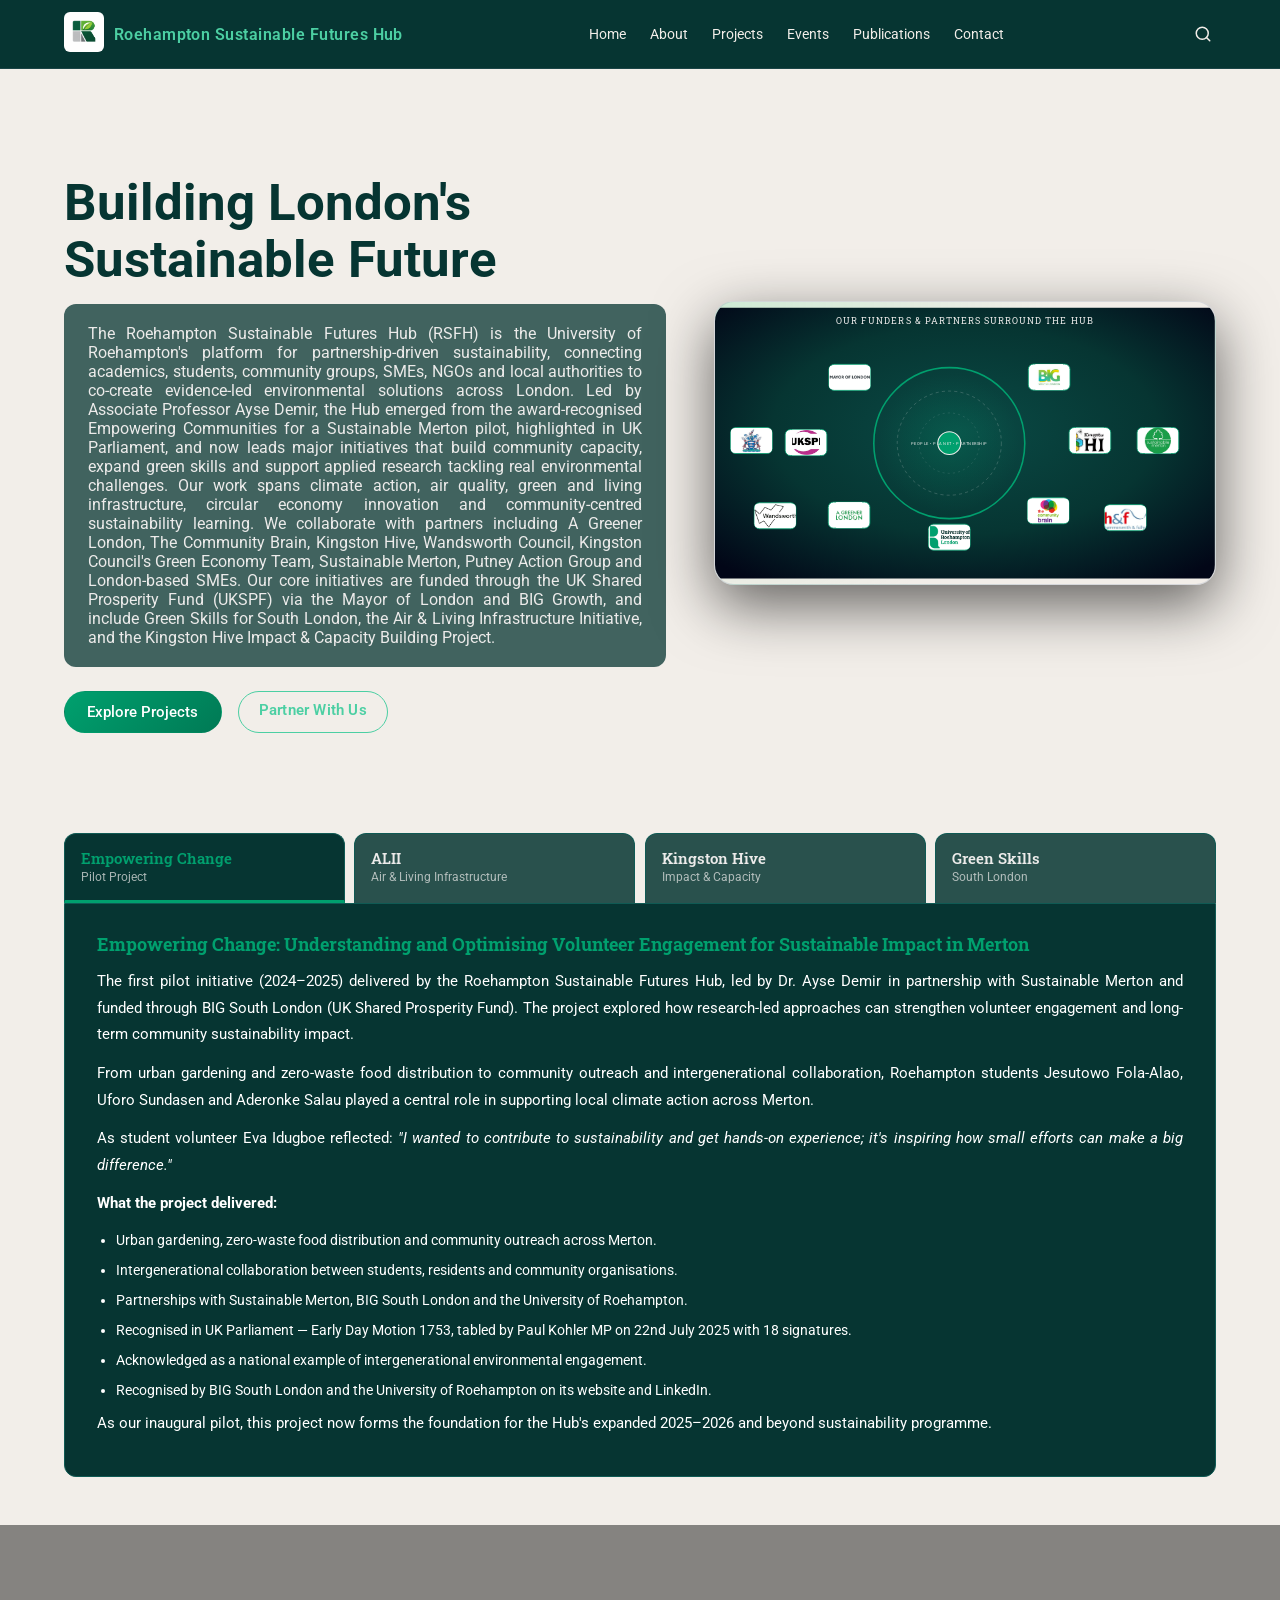
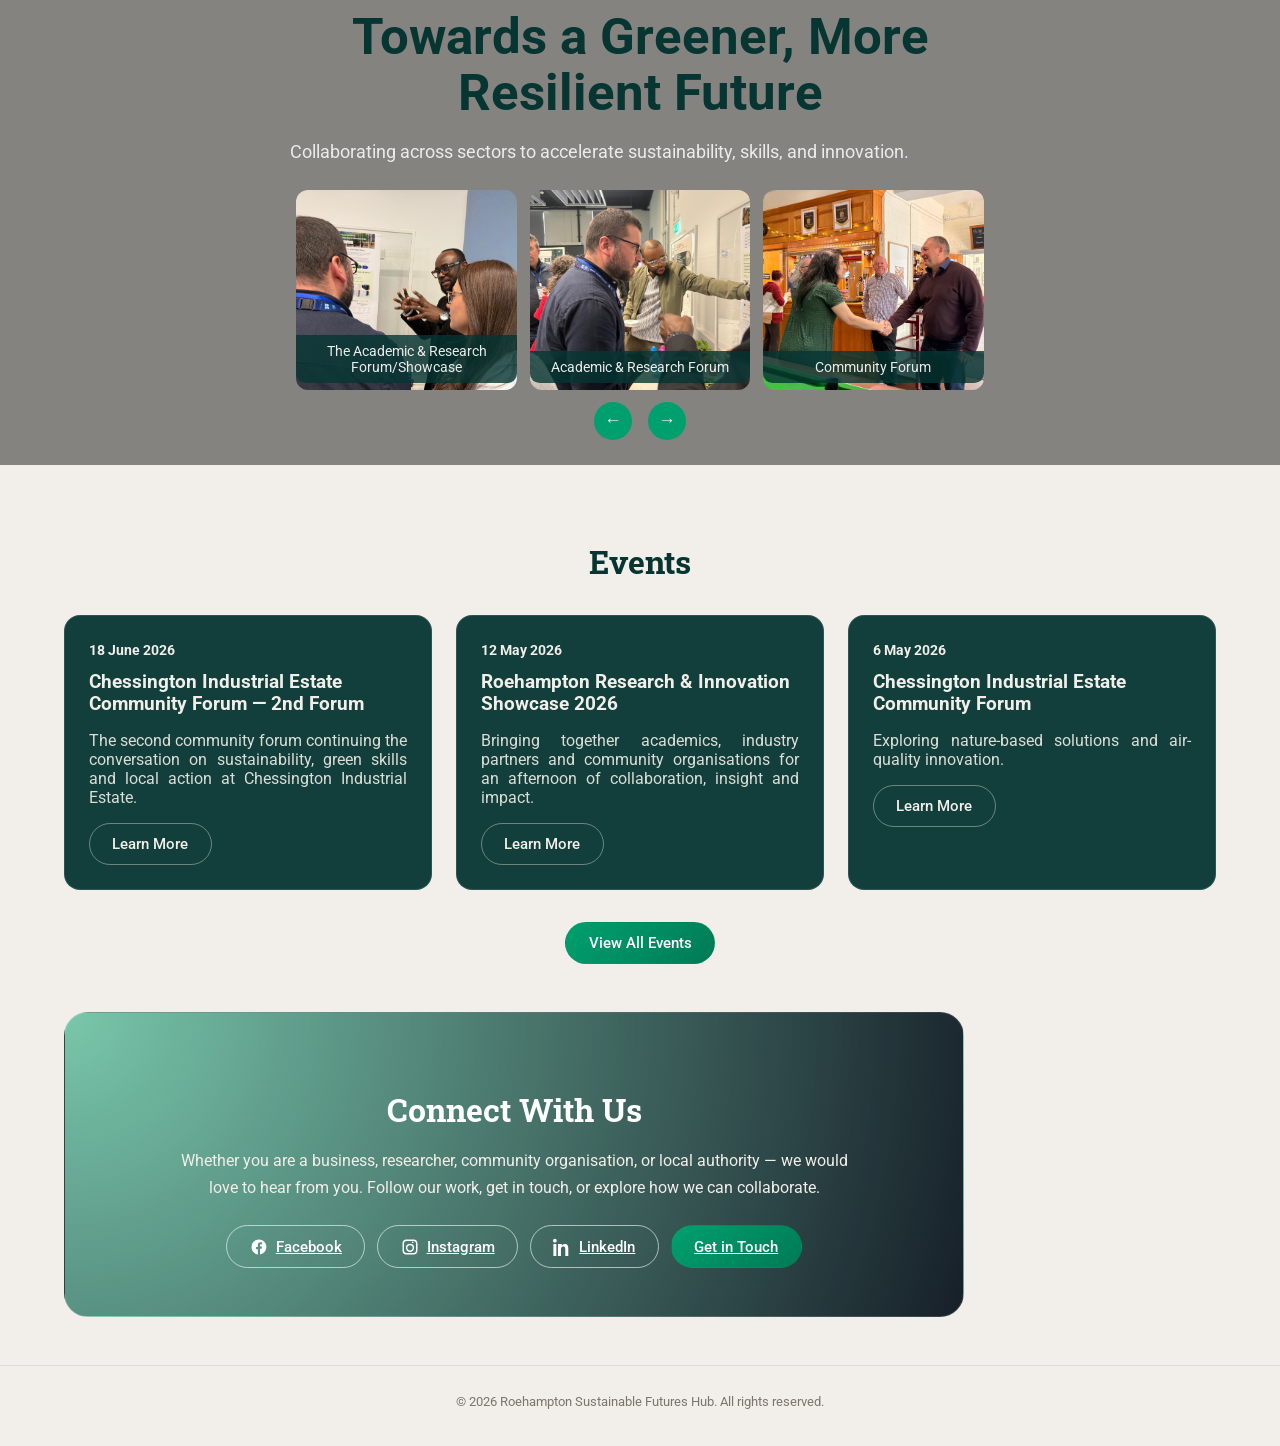
==== index.html @ 7ae12254 "update on index page about events" ====
<!DOCTYPE html>
<html lang="en">
<head>
  <meta charset="UTF-8" />
  <meta name="viewport" content="width=device-width, initial-scale=1.0" />
  <title>Roehampton Sustainable Futures Hub | Home</title>
  <link href="https://fonts.googleapis.com/css2?family=Poppins:wght@300;400;600;700&display=swap" rel="stylesheet" />
  <link href="https://fonts.googleapis.com/css2?family=Roboto:wght@300;400;500;700&family=Roboto+Slab:wght@500;600;700&display=swap" rel="stylesheet" />
  <link rel="stylesheet" href="styles.css" />
  <script src="script.js" defer></script>
</head>
<body>

<header class="site-header">
  <div class="logo">
    <a href="index.html">
      <img src="Roehampton Sustainable Futures hub logo.png" class="logo-img" alt="Roehampton Sustainable Futures Hub">
    </a>
    <span class="logo-text">Roehampton Sustainable Futures Hub</span>
  </div>
  <nav class="main-nav">
    <a href="index.html">Home</a>
    <a href="about.html">About</a>
    <a href="projects.html">Projects</a>
    <a href="events.html">Events</a>
    <a href="publications.html">Publications</a>
    <a href="contact.html">Contact</a>
  </nav>

  <!-- Search -->
  <div class="site-search">
    <button class="search-toggle" id="searchToggle" aria-label="Search">
      <svg width="18" height="18" viewBox="0 0 24 24" fill="none" stroke="currentColor" stroke-width="2" stroke-linecap="round" stroke-linejoin="round">
        <circle cx="11" cy="11" r="8"/>
        <line x1="21" y1="21" x2="16.65" y2="16.65"/>
      </svg>
    </button>
    <div class="search-bar" id="searchBar">
      <form action="https://www.google.com/search" method="GET" target="_blank">
        <input type="hidden" name="sitesearch" value="roehamptonsustainablefutureshub.co.uk">
        <input type="text" name="q" placeholder="Search the site..." class="search-input" id="searchInput">
        <button type="submit" class="search-submit">Go</button>
      </form>
    </div>
  </div>

  <button class="nav-toggle" id="navToggle">☰</button>
</header>

<main>

  <!-- ═══════════════════════════════════
       HERO
  ════════════════════════════════════ -->
  <section class="hero">
    <div class="hero-content">
      <h1>Building London's Sustainable Future</h1>
      <div class="hero-text-box">
        <p>
          The Roehampton Sustainable Futures Hub (RSFH) is the University of Roehampton's
          platform for partnership‑driven sustainability, connecting academics, students,
          community groups, SMEs, NGOs and local authorities to co‑create evidence‑led environmental
          solutions across London.
            Led by Associate Professor Ayse Demir, the Hub emerged from the award‑recognised
            Empowering Communities for a Sustainable Merton pilot, highlighted in UK Parliament,
            and now leads major initiatives that build community capacity, expand green skills and
            support applied research tackling real environmental challenges.
            Our work spans climate action, air quality, green and living infrastructure, circular economy
            innovation and community‑centred sustainability learning.
            We collaborate with partners including A Greener London, The Community Brain, Kingston Hive,
            Wandsworth Council, Kingston Council's Green Economy Team, Sustainable Merton,
            Putney Action Group and London‑based SMEs.
            Our core initiatives are funded through the UK Shared Prosperity Fund (UKSPF) via the
            Mayor of London and BIG Growth, and include Green Skills for South London, the
            Air &amp; Living Infrastructure Initiative, and the Kingston Hive Impact &amp; Capacity
            Building Project.
      </p>
      </div>
      <div class="hero-actions">
        <a href="projects.html" class="btn primary">Explore Projects</a>
        <a href="contact.html" class="btn secondary"
           style="display:inline-block;padding:0.55rem 1.25rem;border:1.5px solid #4CCFA3;color:#4CCFA3;background:transparent;border-radius:999px;font-weight:600;text-decoration:none;letter-spacing:0.2px;">
          Partner With Us
        </a>
      </div>
    </div>

    <div class="hero-media">
      <div class="video-wrapper">
        <svg viewBox="0 0 960 520" xmlns="http://www.w3.org/2000/svg">
          <defs>
            <radialGradient id="bg" cx="50%" cy="45%" r="70%">
              <stop offset="0%" stop-color="#0A4A45"/>
              <stop offset="55%" stop-color="#063532"/>
              <stop offset="100%" stop-color="#020617"/>
            </radialGradient>
            <radialGradient id="glow" cx="50%" cy="50%" r="50%">
              <stop offset="0%" stop-color="rgba(0,160,110,0.35)" />
              <stop offset="100%" stop-color="rgba(0,160,110,0)" />
            </radialGradient>
            <clipPath id="clip1"><rect x="140" y="230" width="80" height="50" rx="10"/></clipPath>
            <clipPath id="clip2"><rect x="680" y="230" width="80" height="50" rx="10"/></clipPath>
            <clipPath id="clip3"><rect x="220" y="370" width="80" height="50" rx="10"/></clipPath>
            <clipPath id="clip4"><rect x="600" y="365" width="80" height="50" rx="10"/></clipPath>
            <clipPath id="clip5"><rect x="220" y="110" width="80" height="50" rx="10"/></clipPath>
            <clipPath id="clip6"><rect x="600" y="110" width="80" height="50" rx="10"/></clipPath>
            <clipPath id="clip7"><rect x="410" y="415" width="80" height="50" rx="10"/></clipPath>
            <clipPath id="clip8"><rect x="30"  y="230" width="80" height="50" rx="10"/></clipPath>
            <clipPath id="clip9"><rect x="80"  y="370" width="80" height="50" rx="10"/></clipPath>
            <clipPath id="clip10"><rect x="740" y="370" width="80" height="50" rx="10"/></clipPath>
            <clipPath id="clip11"><rect x="810" y="230" width="80" height="50" rx="10"/></clipPath>
          </defs>

          <rect width="100%" height="100%" fill="url(#bg)" />
          <text x="480" y="32" text-anchor="middle" fill="#ECEBEA" font-size="17" font-family="Roboto Slab, serif" letter-spacing="2">OUR FUNDERS &amp; PARTNERS SURROUND THE HUB</text>

          <circle cx="450" cy="260" r="120" fill="url(#glow)">
            <animate attributeName="r" values="110;135;110" dur="6s" repeatCount="indefinite"/>
            <animate attributeName="opacity" values="0.25;0.55;0.25" dur="6s" repeatCount="indefinite"/>
          </circle>
          <circle cx="450" cy="260" r="145" stroke="#00A06E" stroke-width="3" fill="none" />
          <circle cx="450" cy="260" r="100" stroke="rgba(236,235,234,0.25)" stroke-width="1.5" fill="none" stroke-dasharray="6 6"/>
          <circle cx="450" cy="260" r="58"  stroke="rgba(236,235,234,0.18)" stroke-width="1.2" fill="none" stroke-dasharray="4 6"/>
          <circle cx="450" cy="260" r="22" fill="#00A06E" />
          <circle cx="450" cy="260" r="22" fill="none" stroke="#ECEBEA" stroke-width="2" />
          <text x="450" y="264" text-anchor="middle" fill="#ECEBEA" font-size="8" font-family="Roboto, system-ui" letter-spacing="1">PEOPLE • PLANET • PARTNERSHIP</text>

          <!-- UKSPF -->
          <g>
            <a href="https://www.gov.uk/government/publications/uk-shared-prosperity-fund" target="_blank">
              <rect x="140" y="230" width="80" height="50" rx="10" fill="#ffffff" stroke="#00A06E" stroke-width="1.5" cursor="pointer"/>
              <image href="ukspf.jpg" x="140" y="230" width="80" height="50" clip-path="url(#clip1)" preserveAspectRatio="xMidYMid meet" cursor="pointer"/>
            </a>
            <animateTransform attributeName="transform" type="translate" values="0,0; -40,30; 0,0" dur="2.8s" repeatCount="indefinite" calcMode="spline" keySplines="0.42 0 0.58 1; 0.42 0 0.58 1" keyTimes="0;0.5;1"/>
          </g>
          <!-- Kingston Hive -->
          <g>
            <a href="https://www.kingstonhive.org.uk/" target="_blank">
              <rect x="680" y="230" width="80" height="50" rx="10" fill="#ffffff" stroke="#00A06E" stroke-width="1.5" cursor="pointer"/>
              <image href="Kingston-hive.png" x="680" y="230" width="80" height="50" clip-path="url(#clip2)" preserveAspectRatio="xMidYMid meet" cursor="pointer"/>
            </a>
            <animateTransform attributeName="transform" type="translate" values="0,0; 40,-30; 0,0" dur="3.2s" repeatCount="indefinite" calcMode="spline" keySplines="0.42 0 0.58 1; 0.42 0 0.58 1" keyTimes="0;0.5;1"/>
          </g>
          <!-- A Greener London -->
          <g>
            <a href="https://www.agreenerLondon.org.uk" target="_blank">
              <rect x="220" y="370" width="80" height="50" rx="10" fill="#ffffff" stroke="#00A06E" stroke-width="1.5" cursor="pointer"/>
              <image href="a-greener-london.png" x="220" y="370" width="80" height="50" clip-path="url(#clip3)" preserveAspectRatio="xMidYMid meet" cursor="pointer"/>
            </a>
            <animateTransform attributeName="transform" type="translate" values="0,0; -30,40; 0,0" dur="3.5s" repeatCount="indefinite" calcMode="spline" keySplines="0.42 0 0.58 1; 0.42 0 0.58 1" keyTimes="0;0.5;1"/>
          </g>
          <!-- Community Brain -->
          <g>
            <a href="https://www.thecommunitybrain.org" target="_blank">
              <rect x="600" y="365" width="80" height="50" rx="10" fill="#ffffff" stroke="#00A06E" stroke-width="1.5" cursor="pointer"/>
              <image href="community-brain.png" x="600" y="365" width="80" height="50" clip-path="url(#clip4)" preserveAspectRatio="xMidYMid meet" cursor="pointer"/>
            </a>
            <animateTransform attributeName="transform" type="translate" values="0,0; 30,-35; 0,0" dur="3.1s" repeatCount="indefinite" calcMode="spline" keySplines="0.42 0 0.58 1; 0.42 0 0.58 1" keyTimes="0;0.5;1"/>
          </g>
          <!-- Mayor of London -->
          <g>
            <a href="https://www.london.gov.uk" target="_blank">
              <rect x="220" y="110" width="80" height="50" rx="10" fill="#ffffff" stroke="#00A06E" stroke-width="1.5" cursor="pointer"/>
              <image href="mayor-of-london.png" x="220" y="110" width="80" height="50" clip-path="url(#clip5)" preserveAspectRatio="xMidYMid meet" cursor="pointer"/>
            </a>
            <animateTransform attributeName="transform" type="translate" values="0,0; -30,-30; 0,0" dur="3.4s" repeatCount="indefinite" calcMode="spline" keySplines="0.42 0 0.58 1; 0.42 0 0.58 1" keyTimes="0;0.5;1"/>
          </g>
          <!-- Big Growth -->
          <g>
            <a href="https://big-knowledge.co.uk/" target="_blank">
              <rect x="600" y="110" width="80" height="50" rx="10" fill="#ffffff" stroke="#00A06E" stroke-width="1.5" cursor="pointer"/>
              <image href="big-growth.jpg" x="600" y="110" width="80" height="50" clip-path="url(#clip6)" preserveAspectRatio="xMidYMid meet" cursor="pointer"/>
            </a>
            <animateTransform attributeName="transform" type="translate" values="0,0; 30,-30; 0,0" dur="2.9s" repeatCount="indefinite" calcMode="spline" keySplines="0.42 0 0.58 1; 0.42 0 0.58 1" keyTimes="0;0.5;1"/>
          </g>
          <!-- University of Roehampton -->
          <g>
            <a href="https://www.roehampton.ac.uk" target="_blank">
              <rect x="410" y="415" width="80" height="50" rx="10" fill="#ffffff" stroke="#00A06E" stroke-width="1.5" cursor="pointer"/>
              <image href="UoR.png" x="410" y="415" width="80" height="50" clip-path="url(#clip7)" preserveAspectRatio="xMidYMid meet" cursor="pointer"/>
            </a>
            <animateTransform attributeName="transform" type="translate" values="0,0; 0,35; 0,0" dur="3.3s" repeatCount="indefinite" calcMode="spline" keySplines="0.42 0 0.58 1; 0.42 0 0.58 1" keyTimes="0;0.5;1"/>
          </g>
          <!-- Kingston Council -->
          <g>
            <a href="https://www.kingston.gov.uk" target="_blank">
              <rect x="30" y="230" width="80" height="50" rx="10" fill="#ffffff" stroke="#00A06E" stroke-width="1.5" cursor="pointer"/>
              <image href="kingston.jpg" x="30" y="230" width="80" height="50" clip-path="url(#clip8)" preserveAspectRatio="xMidYMid meet" cursor="pointer"/>
            </a>
            <animateTransform attributeName="transform" type="translate" values="0,0; -35,0; 0,0" dur="3.1s" repeatCount="indefinite" calcMode="spline" keySplines="0.42 0 0.58 1; 0.42 0 0.58 1" keyTimes="0;0.5;1"/>
          </g>
          <!-- Wandsworth Council -->
          <g>
            <a href="https://www.wandsworth.gov.uk" target="_blank">
              <rect x="80" y="370" width="80" height="50" rx="10" fill="#ffffff" stroke="#00A06E" stroke-width="1.5" cursor="pointer"/>
              <image href="wandsworth.png" x="80" y="370" width="80" height="50" clip-path="url(#clip9)" preserveAspectRatio="xMidYMid meet" cursor="pointer"/>
            </a>
            <animateTransform attributeName="transform" type="translate" values="0,0; -35,35; 0,0" dur="3.6s" repeatCount="indefinite" calcMode="spline" keySplines="0.42 0 0.58 1; 0.42 0 0.58 1" keyTimes="0;0.5;1"/>
          </g>
          <!-- Hammersmith & Fulham -->
          <g>
            <a href="https://www.lbhf.gov.uk" target="_blank">
              <rect x="740" y="370" width="80" height="50" rx="10" fill="#ffffff" stroke="#00A06E" stroke-width="1.5" cursor="pointer"/>
              <image href="hammersmith.jpg" x="740" y="370" width="80" height="50" clip-path="url(#clip10)" preserveAspectRatio="xMidYMid meet" cursor="pointer"/>
            </a>
            <animateTransform attributeName="transform" type="translate" values="0,0; 35,35; 0,0" dur="2.7s" repeatCount="indefinite" calcMode="spline" keySplines="0.42 0 0.58 1; 0.42 0 0.58 1" keyTimes="0;0.5;1"/>
          </g>
          <!-- Sustainable Merton -->
          <g>
            <a href="https://www.sustainablemerton.org" target="_blank">
              <rect x="810" y="230" width="80" height="50" rx="10" fill="#ffffff" stroke="#00A06E" stroke-width="1.5" cursor="pointer"/>
              <image href="merton.png" x="810" y="230" width="80" height="50" clip-path="url(#clip11)" preserveAspectRatio="xMidYMid meet" cursor="pointer"/>
            </a>
            <animateTransform attributeName="transform" type="translate" values="0,0; 35,0; 0,0" dur="3.0s" repeatCount="indefinite" calcMode="spline" keySplines="0.42 0 0.58 1; 0.42 0 0.58 1" keyTimes="0;0.5;1"/>
          </g>

        </svg>
      </div>
    </div>
  </section>


  <!-- ══════════════════════════
       TABS / ACCORDION
  ═════════════════════════════ -->
  <section class="project-extra">

    <!-- DESKTOP: 4 tab cards -->
    <div class="home-tabs-desktop">
      <div class="home-tab-nav">
        <button class="home-tab-btn active" data-tab="tab-merton">
          <span class="htb-label">Empowering Change</span>
          <span class="htb-sub">Pilot Project</span>
        </button>
        <button class="home-tab-btn" data-tab="tab-alii">
          <span class="htb-label">ALII</span>
          <span class="htb-sub">Air &amp; Living Infrastructure</span>
        </button>
        <button class="home-tab-btn" data-tab="tab-kingston">
          <span class="htb-label">Kingston Hive</span>
          <span class="htb-sub">Impact &amp; Capacity</span>
        </button>
        <button class="home-tab-btn" data-tab="tab-greenskills">
          <span class="htb-label">Green Skills</span>
          <span class="htb-sub">South London</span>
        </button>
      </div>

      <div class="home-tab-panels">

        <!-- MERTON TAB -->
        <div class="home-tab-panel active" id="tab-merton">
          <h3>Empowering Change: Understanding and Optimising Volunteer Engagement for Sustainable Impact in Merton</h3>
          <p>The first pilot initiative (2024–2025) delivered by the Roehampton Sustainable Futures Hub, led by Dr. Ayse Demir in partnership with Sustainable Merton and funded through BIG South London (UK Shared Prosperity Fund). The project explored how research-led approaches can strengthen volunteer engagement and long-term community sustainability impact.</p>
          <p>From urban gardening and zero-waste food distribution to community outreach and intergenerational collaboration, Roehampton students Jesutowo Fola-Alao, Uforo Sundasen and Aderonke Salau played a central role in supporting local climate action across Merton.</p>
          <p>As student volunteer Eva Idugboe reflected: <em>"I wanted to contribute to sustainability and get hands-on experience; it's inspiring how small efforts can make a big difference."</em></p>
          <p><strong>What the project delivered:</strong></p>
          <ul>
            <li>Urban gardening, zero-waste food distribution and community outreach across Merton.</li>
            <li>Intergenerational collaboration between students, residents and community organisations.</li>
            <li>Partnerships with Sustainable Merton, BIG South London and the University of Roehampton.</li>
            <li>Recognised in UK Parliament — Early Day Motion 1753, tabled by Paul Kohler MP on 22nd July 2025 with 18 signatures.</li>
            <li>Acknowledged as a national example of intergenerational environmental engagement.</li>
            <li>Recognised by BIG South London and the University of Roehampton on its website and LinkedIn.</li>
          </ul>
          <p>As our inaugural pilot, this project now forms the foundation for the Hub's expanded 2025–2026 and beyond sustainability programme. </p>
        <!-- <a href="https://lnkd.in/g4i8BNDd" target="_blank" style="color:#4CCFA3;">Learn more →</a>  -->
        </div>

        <!-- ALII TAB -->
        <div class="home-tab-panel" id="tab-alii">
          <h3>Air &amp; Living Infrastructure Initiative (ALII)</h3>
          <p>The Air &amp; Living Infrastructure Initiative (ALII) is one of the Roehampton Sustainable Futures Hub's flagship research and delivery projects. Focused on the critical challenge of urban air quality, ALII brings together world-class academic expertise and specialist environmental practice to develop evidence-based solutions that make London's communities healthier, greener and more resilient.</p>
          <p>Led by Professor Ayse Demir and her multidisciplinary research team, the project in strategic partnership with A Greener London, represents exactly the kind of collaborative, impact-driven research the Hub was built to enable. Funded through the UK Shared Prosperity Fund via BIG Growth, the initiative translates environmental data into actionable strategies that communities, councils and planners can act on today.</p>
          <p><strong>The Challenge</strong></p>
          <p>Air pollution remains one of the most significant environmental health risks facing urban populations across London. From traffic emissions and industrial activity to inadequate green coverage in built-up areas, the air quality challenges facing London's communities are complex, localised and deeply interconnected with wider issues of health inequality, urban planning and climate resilience. ALII was designed to meet this challenge head-on — with rigour, collaboration and a genuine commitment to community benefit.</p>
          <p><strong>The Approach</strong></p>
          <p>ALII combines real-time air quality monitoring with applied research into the role of living infrastructure; green walls, street trees, living roofs and other nature-based interventions, in mitigating urban pollution. By collecting reliable, localised environmental data and analysing it through an academic lens, the initiative generates findings that are not only scientifically robust but practically useful. Every insight is designed to inform decisions, shape strategies and drive improvements in the environments where people live and work.</p>
          <p><strong>The Partnership</strong></p>
          <p>The strength of ALII lies in the depth of its partnership. The University of Roehampton leads the research component, ensuring methodological rigour, data integrity and academic quality. The initiative also provides a rich environment for student engagement and environmental innovation, connecting learning directly to real-world impact. A Greener London contributes specialist expertise in air quality monitoring systems, green infrastructure implementation and stakeholder engagement; translating research into practical, scalable solutions that can be adopted across London boroughs and beyond. Together, this partnership bridges the gap between research and practice, delivering measurable insights that neither partner could achieve alone.</p>
          <p><strong>The Impact</strong></p>
          <p>ALII is already generating tangible outcomes; from monitoring data that sheds new light on localised pollution patterns, to green infrastructure pilots that demonstrate what is possible when cities invest in nature-based solutions. The initiative contributes directly to London's broader sustainability and net zero ambitions, offering a replicable model for evidence-led environmental action that other cities and regions can learn from and build upon.</p>
          <p>This is what purposeful partnership looks like. When academia and industry align around a shared purpose; improving air quality, strengthening sustainable infrastructure and building healthier communities - the results speak for themselves.</p>
        </div>

        <!-- KINGSTON HIVE TAB -->
        <div class="home-tab-panel" id="tab-kingston">
          <h3>Kingston Hive – Impact, Learning &amp; Capacity Building Project</h3>
          <p>The Kingston Hive Impact, Learning &amp; Capacity Building Project is one of the Roehampton Sustainable Futures Hub's active collaborative partnerships, focused on embedding practical, proportionate approaches to evaluation, shared learning and organisational development within a thriving, volunteer-led community space. Delivered under the UK Shared Prosperity Fund (UKSPF) / BIG Growth framework and led by Professor Ayse Demir, this project represents exactly how the Hub believes change should happen: community-led, evidence-informed and proportionate by design.</p>
          <p>The partnership works alongside Kingston Hive to strengthen how community impact is reflected, evidenced and communicated; not through top-down assessment, but through co-designed approaches that respect the values, pace and capacity of a volunteer-driven organisation.</p>
          <p><strong>The Challenge</strong></p>
          <p>Volunteer-led community organisations like Kingston Hive deliver extraordinary value, through repair cafés, sustainability education, workshops and local action, yet often struggle to capture and communicate that value in ways that satisfy funders without placing unsustainable administrative burdens on the very people doing the work. The Kingston Hive project was designed to solve exactly that tension: building robust, funder-ready evidence while preserving the flexibility and responsiveness that makes community-led spaces effective.</p>
          <p><strong>The Approach</strong></p>
          <p>Through a combination of field observation, impact and evaluation design, and shared learning processes, the partnership generates insight in real time rather than through retrospective assessment. This enables continuous reflection and adaptation as activities evolve; strengthening internal understanding of what works and why. The co-designed evaluation framework is intentionally proportionate, avoiding administrative burden while generating clear, credible evidence that supports both internal learning and external reporting.</p>
          <p><strong>The Partnership</strong></p>
          <p>The University of Roehampton contributes academic direction, evaluation design expertise and two-way knowledge exchange; bringing rigour and structure to the partnership while remaining responsive to Kingston Hive's community-led priorities. Kingston Hive brings its deep knowledge of local need, volunteer capacity and community context, ensuring that every approach developed is grounded in the reality of how the organisation actually works. Together, the partnership supports UKSPF priorities across collaborative organisational development, knowledge exchange, improved clarity in evaluation and reporting, and strengthened internal monitoring practices.</p>
          <p><strong>The Impact</strong></p>
          <p>As a result of this partnership, Kingston Hive's capacity to clearly articulate the value and outcomes of its community-led work is being strengthened in a way that is proportionate, flexible and well suited to a volunteer-led model. The project enhances confidence and consistency in evaluation, improves funder-ready reporting, and supports the kind of continuous internal learning that helps community organisations grow sustainably; on their own terms.</p>
          <p>Community-led. Evidence-informed. Proportionate by design.</p>
        </div>

        <!-- GREEN SKILLS TAB -->
        <div class="home-tab-panel" id="tab-greenskills">
          <h3>Green Skills &amp; Employability Project</h3>
          <p>Green Skills for South London is a knowledge exchange and community and business development initiative at the University of Roehampton. Funded by the Mayor of London through the UK Shared Prosperity Fund (UKSPF), the project is led by Professor Ayse Demir in partnership with Community Brain. It builds practical green skills within South London SMEs, university students and communities through hands-on training, applied learning, and a train-the-trainer model.</p>
          <p><strong>The Challenge</strong></p>
          <p>South London's SMEs and communities are navigating the transition to a green economy without always having access to the practical tools, knowledge or networks they need. Sustainability can feel abstract, costly or irrelevant to day-to-day business operations. This project was designed to change that — making green skills accessible, actionable and directly relevant to real businesses and real communities.</p>
          <p><strong>The Approach</strong></p>
          <p>Through a train-the-trainer model, businesses act as both beneficiaries and multipliers — gaining skills themselves while building capacity to spread knowledge further. Delivery includes training materials, workshops, applied learning activities and a hackathon-style collective workshop, bringing together SMEs and university students to focus on collaboration and the practical application of green skills. Key focus areas include supporting SMEs to improve sustainability practices using action-oriented, business-relevant tools and language.</p>
          <p><strong>The Partnership</strong></p>
          <p>The project is led by Professor Ayse Demir at the University of Roehampton, whose academic team oversees project direction, learning design and delivery. Roehampton students contribute through applied learning activities, collaboration with SMEs, and participation in workshops and training sessions — gaining practical experience alongside academic learning. Community Brain is a key project partner, bringing deep place-based knowledge and long-standing relationships with local businesses and industrial communities, particularly within Chessington Industrial Estate. Their trust-first, community-led engagement model ensures project activity remains grounded, practical and business-led.</p>
          <p><strong>The Impact</strong></p>
          <p>The project contributes to UKSPF priorities including non-financial SME support (OP11), knowledge transfer (OC10), improved organisational productivity (OC12) and adoption of improved internal processes (OC13). By connecting academic expertise, community trust and business relevance, Green Skills for South London is helping to build a greener, more resilient local economy — one business and one community at a time.</p>
        </div>

      </div>
    </div>

    <!-- MOBILE: accordion -->
    <div class="home-accordion-mobile">
      <h3 style="margin-top:1rem; color:var(--accent);">The Pilot Project</h3>
      <div class="accordion-item">
        <button class="accordion-header">Empowering Change: Understanding and Optimising Volunteer Engagement for Sustainable Impact in Merton</button>
        <div class="accordion-content">
          <p>The first pilot initiative (2024–2025) delivered by the Roehampton Sustainable Futures Hub, led by Dr. Ayse Demir in partnership with Sustainable Merton and funded through BIG South London (UK Shared Prosperity Fund).</p>
          <p>From urban gardening and zero-waste food distribution to community outreach and intergenerational collaboration, Roehampton students Eva Idugboe, Jesutowo Fola-Alao, Uforo Sundasen and Aderonke Salau played a central role in supporting local climate action across Merton.</p>
          <p>As student volunteer Eva Idugboe reflected: <em>"I wanted to contribute to sustainability and get hands-on experience; it's inspiring how small efforts can make a big difference."</em></p>
          <p><strong>What the project delivered:</strong></p>
          <ul>
            <li>Urban gardening, zero-waste food distribution and community outreach across Merton.</li>
            <li>Intergenerational collaboration between students, residents and community organisations.</li>
            <li>Partnerships with Sustainable Merton, BIG South London and the University of Roehampton.</li>
            <li>Recognised in UK Parliament — Early Day Motion 1753, tabled by Paul Kohler MP on 22nd July 2025 with 18 signatures.</li>
            <li>Acknowledged as a national example of intergenerational environmental engagement.</li>
          </ul>
          <p>This project now forms the foundation for the Hub's expanded 2025–2026 sustainability programme. <a href="https://lnkd.in/g4i8BNDd" target="_blank" style="color:#4CCFA3;">Learn more →</a></p>
        </div>
      </div>

      <h3 style="margin-top:2rem; color:var(--accent);">Our Projects</h3>

      <div class="accordion-item">
        <button class="accordion-header">ALII – Air &amp; Living Infrastructure Initiative</button>
        <div class="accordion-content">
          <p>The Air &amp; Living Infrastructure Initiative (ALII) is one of the Roehampton Sustainable Futures Hub's flagship research and delivery projects. Focused on the critical challenge of urban air quality, ALII brings together world-class academic expertise and specialist environmental practice to develop evidence-based solutions that make London's communities healthier, greener and more resilient.</p>
          <p>Led by Professor Ayse Demir and her multidisciplinary research team, and delivered in strategic partnership with A Greener London, ALII represents exactly the kind of collaborative, impact-driven research the Hub was built to enable. Funded through the UK Shared Prosperity Fund via BIG Growth, the initiative translates environmental data into actionable strategies that communities, councils and planners can act on today.</p>
          <p><strong>The Challenge</strong></p>
          <p>Air pollution remains one of the most significant environmental health risks facing urban populations across London. From traffic emissions and industrial activity to inadequate green coverage in built-up areas, the air quality challenges facing London's communities are complex, localised and deeply interconnected with wider issues of health inequality, urban planning and climate resilience. ALII was designed to meet this challenge head-on; with rigour, collaboration and a genuine commitment to community benefit.</p>
          <p><strong>The Approach</strong></p>
          <p>ALII combines real-time air quality monitoring with applied research into the role of living infrastructure; green walls, street trees, living roofs and other nature-based interventions, in mitigating urban pollution. By collecting reliable, localised environmental data and analysing it through an academic lens, the initiative generates findings that are not only scientifically robust but practically useful. Every insight is designed to inform decisions, shape strategies and drive improvements in the environments where people live and work.</p>
          <p><strong>The Partnership</strong></p>
          <p>The strength of ALII lies in the depth of its partnership. The University of Roehampton leads the research component, ensuring methodological rigour, data integrity and academic quality. A Greener London contributes specialist expertise in air quality monitoring systems, green infrastructure implementation and stakeholder engagement; translating research into practical, scalable solutions that can be adopted across London boroughs and beyond. Together, this partnership bridges the gap between research and practice, delivering measurable insights that neither partner could achieve alone.</p>
          <p><strong>The Impact</strong></p>
          <p>ALII is already generating tangible outcomes; from monitoring data that sheds new light on localised pollution patterns, to green infrastructure pilots that demonstrate what is possible when cities invest in nature-based solutions. The initiative contributes directly to London's broader sustainability and net zero ambitions, offering a replicable model for evidence-led environmental action that other cities and regions can learn from and build upon.</p>
          <p>This is what purposeful partnership looks like. When academia and industry align around a shared purpose, the results speak for themselves.</p>
        </div>
      </div>

      <div class="accordion-item">
        <button class="accordion-header">Kingston Hive – Impact, Learning &amp; Capacity Project</button>
        <div class="accordion-content">
          <p>The Kingston Hive Impact, Learning &amp; Capacity Building Project is an ongoing collaborative partnership between the University of Roehampton and Kingston Hive, led by Professor Ayse Demir under the UK Shared Prosperity Fund (UKSPF) / BIG Growth framework.</p>
          <p>The project works alongside Kingston Hive to strengthen how community impact is reflected, evidenced and communicated, through co-designed, proportionate approaches that respect the values and capacity of a volunteer-led organisation.</p>
          <p><strong>The Challenge</strong></p>
          <p>Volunteer-led organisations like Kingston Hive deliver extraordinary value but often struggle to capture and communicate it without placing unsustainable burdens on their teams. This project was designed to solve exactly that, building funder-ready evidence while preserving the flexibility that makes community-led spaces effective.</p>
          <p><strong>The Approach</strong></p>
          <p>Through field observation, evaluation design and shared learning processes, the partnership generates insight in real time rather than retrospectively; enabling continuous reflection and adaptation as activities evolve, and strengthening understanding of what works and why.</p>
          <p><strong>The Partnership</strong></p>
          <p>The University of Roehampton contributes academic direction and evaluation design expertise, while Kingston Hive brings deep local knowledge and community context. Together they support UKSPF priorities across organisational development, knowledge exchange and strengthened internal monitoring.</p>
          <p><strong>The Impact</strong></p>
          <p>Kingston Hive's capacity to clearly articulate the value of its community-led work is being strengthened in a way that is proportionate, flexible and well suited to a volunteer-led model; improving confidence in evaluation, funder-ready reporting and continuous internal learning.</p>
          <p>Community-led. Evidence-informed. Proportionate by design.</p>
        </div>
      </div>

      <div class="accordion-item">
        <button class="accordion-header">Green Skills &amp; Employability Project</button>
        <div class="accordion-content">
          <p>Green Skills for South London is a knowledge exchange and community and business development initiative at the University of Roehampton, funded by the Mayor of London through the UK Shared Prosperity Fund (UKSPF), led by Professor Ayse Demir in partnership with Community Brain.</p>
          <p>The project builds practical green skills within South London SMEs, university students and communities through hands-on training, applied learning, and a train-the-trainer model — bringing together NGOs, SMEs and universities to deliver activity aligned with funder priorities and real-world business needs.</p>
          <p><strong>The Challenge</strong></p>
          <p>South London's SMEs and communities are navigating the transition to a green economy without always having access to the practical tools, knowledge or networks they need. This project was designed to make green skills accessible, actionable and directly relevant to real businesses and real communities.</p>
          <p><strong>The Approach</strong></p>
          <p>Through a train-the-trainer model, businesses act as both beneficiaries and multipliers. Delivery includes training materials, workshops, applied learning activities and a hackathon-style collective workshop, bringing together SMEs and university students to focus on collaboration and the practical application of green skills.</p>
          <p><strong>The Partnership</strong></p>
          <p>Led by Professor Ayse Demir at the University of Roehampton, the project partners with Community Brain, who bring deep place-based knowledge and long-standing relationships with local businesses — particularly within Chessington Industrial Estate. Their trust-first, community-led engagement model ensures activity remains grounded, practical and business-led.</p>
          <p><strong>The Impact</strong></p>
          <p>The project contributes to UKSPF priorities including non-financial SME support (OP11), knowledge transfer (OC10), improved organisational productivity (OC12) and adoption of improved internal processes (OC13). Green Skills for South London is helping to build a greener, more resilient local economy — one business and one community at a time.</p>
        </div>
      </div>

    </div>

  </section>


  <!-- ═══════════════════════════════════
       BANNER + CAROUSEL
  ════════════════════════════════════ -->
  <section class="hero hero-large">
    <div class="hero-overlay"></div>
    <div class="hero-content">
      <h1>Towards a Greener, More Resilient Future</h1>
      <p style="color:#ECEBEA; font-size:1.1rem; line-height:1.6;">
        Collaborating across sectors to accelerate sustainability, skills, and innovation.
      </p>

      <div class="events-carousel">
        <div class="carousel-track" id="carouselTrack">

          <div class="carousel-slide">
            <img src="ARS1.jpeg" alt="Academic & Research Forum" onerror="this.src='https://placehold.co/600x400/063532/ECEBEA?text=Event+Photo'">
            <span>The Academic &amp; Research Forum/Showcase</span>
          </div>

          <div class="carousel-slide">
            <img src="ARS.jpeg" alt="Academic & Research Forum" onerror="this.src='https://placehold.co/600x400/063532/ECEBEA?text=Event+Photo'">
            <span>Academic &amp; Research Forum</span>
          </div>

          <div class="carousel-slide">
            <img src="The-community-Forum.jpg" alt="Community Forum" onerror="this.src='https://placehold.co/600x400/063532/ECEBEA?text=Event+Photo'">
            <span>Community Forum</span>
          </div>

          <div class="carousel-slide">
            <img src="round-table1.jpg" alt="Net-Zero Roundtable" onerror="this.src='https://placehold.co/600x400/063532/ECEBEA?text=Event+Photo'">
            <span>Net-Zero Roundtable</span>
          </div>

          <div class="carousel-slide">
            <img src="The-tour.jpg" alt="Tour of Chessington Industrial Estate" onerror="this.src='https://placehold.co/600x400/063532/ECEBEA?text=Event+Photo'">
            <span>Tour of Chessington Industrial Estate</span>
          </div>

          <div class="carousel-slide">
            <img src="hub-n-Putney-news.jpg" alt="Hub team with Putney News" onerror="this.src='https://placehold.co/600x400/063532/ECEBEA?text=Event+Photo'">
            <span>Hub team with Putney News &amp; A Greener London</span>
          </div>

          <div class="carousel-slide">
            <img src="Hub-Team.jpg" alt="Hub Team" onerror="this.src='https://placehold.co/600x400/063532/ECEBEA?text=Event+Photo'">
            <span>Hub Team &amp; Partners from Wandsworth Council</span>
          </div>

          <div class="carousel-slide">
            <img src="reef-setup.JPG" alt="Reef Setup" onerror="this.src='https://placehold.co/600x400/063532/ECEBEA?text=Event+Photo'">
            <span>Setup of Monitoring Devices at Roehampton University</span>
          </div>

        </div>
        <div class="carousel-controls">
          <button class="carousel-btn" id="carouselPrev" aria-label="Previous">&#8592;</button>
          <button class="carousel-btn" id="carouselNext" aria-label="Next">&#8594;</button>
        </div>
      </div>

    </div>
  </section>


  <!-- ═══════════════════════════════════
       EVENTS
  ════════════════════════════════════ -->
  <div class="section-heading">
    <h2>Events</h2>
  </div>

  <div class="event-grid">
  <article class="event-card">
    <span class="event-date">18 June 2026</span>
    <h3>Chessington Industrial Estate Community Forum — 2nd Forum</h3>
    <p>The second community forum continuing the conversation on sustainability, green skills and local action at Chessington Industrial Estate.</p>
    <a href="events.html#chessington-forum-2" class="btn secondary">Learn More</a>
  </article>


  <article class="event-card">
    <span class="event-date">12 May 2026</span>
    <h3>Roehampton Research &amp; Innovation Showcase 2026</h3>
    <p>Bringing together academics, industry partners and community organisations for an afternoon of collaboration, insight and impact.</p>
    <a href="events.html#academic-showcase" class="btn secondary">Learn More</a>
  </article>

  <article class="event-card">
    <span class="event-date">6 May 2026</span>
    <h3>Chessington Industrial Estate Community Forum</h3>
    <p>Exploring nature-based solutions and air-quality innovation.</p>
    <a href="events.html#chessington-forum" class="btn secondary">Learn More</a>
  </article>

  
</div>

  <div style="text-align:center; margin: 2rem 0;">
    <a href="events.html" class="btn primary">View All Events</a>
  </div>


  <!-- ═══════════════════════════════════
       CONNECT WITH US
  ════════════════════════════════════ -->
  <section class="cta-section" style="margin: 3rem 5vw;">
    <h2>Connect With Us</h2>
    <p>
      Whether you are a business, researcher, community organisation, or local authority —
      we would love to hear from you. Follow our work, get in touch, or explore how we can
      collaborate.
    </p>

    <div style="display:flex; flex-wrap:wrap; justify-content:center; gap:0.75rem; margin-top:1.5rem;">

      <a href="https://www.facebook.com/share/18eudXzYQb/" target="_blank" class="btn secondary"
         style="display:inline-flex; align-items:center; gap:0.5rem;">
        <svg width="18" height="18" viewBox="0 0 24 24" fill="currentColor" aria-hidden="true">
          <path d="M22 12.07C22 6.48 17.52 2 11.93 2S2 6.48 2 12.07c0 5.02 3.66 9.19 8.44 9.93v-7.03H8.08v-2.9h2.36V9.41c0-2.33 1.39-3.62 3.52-3.62 1.02 0 2.09.18 2.09.18v2.3h-1.18c-1.16 0-1.52.72-1.52 1.46v1.75h2.59l-.41 2.9h-2.18V22c4.78-.74 8.44-4.91 8.44-9.93z"/>
        </svg>
        Facebook
      </a>

      <a href="https://www.instagram.com/roehamptonsustainablefutures?igsh=OHJtZDVoaWk1a24y&utm_source=qr" target="_blank" class="btn secondary"
         style="display:inline-flex; align-items:center; gap:0.5rem;">
        <svg width="18" height="18" viewBox="0 0 24 24" fill="currentColor" aria-hidden="true">
          <path d="M7 2C4.24 2 2 4.24 2 7v10c0 2.76 2.24 5 5 5h10c2.76 0 5-2.24 5-5V7c0-2.76-2.24-5-5-5H7zm10 2c1.65 0 3 1.35 3 3v10c0 1.65-1.35 3-3 3H7c-1.65 0-3-1.35-3-3V7c0-1.65 1.35-3 3-3h10zm-5 3.5A5.5 5.5 0 1 0 17.5 13 5.51 5.51 0 0 0 12 7.5zm0 9A3.5 3.5 0 1 1 15.5 13 3.5 3.5 0 0 1 12 16.5zm4.75-10.88a1.12 1.12 0 1 1-1.12-1.12 1.12 1.12 0 0 1 1.12 1.12z"/>
        </svg>
        Instagram
      </a>

      <a href="https://www.linkedin.com/company/roehampton-sustainable-future-hub/" target="_blank" class="btn secondary"
         style="display:inline-flex; align-items:center; gap:0.5rem;">
        <svg width="18" height="18" viewBox="0 0 24 24" fill="currentColor" aria-hidden="true">
          <path d="M4.98 3.5C4.98 4.88 3.86 6 2.5 6S0 4.88 0 3.5 1.12 1 2.5 1 4.98 2.12 4.98 3.5zM.5 8h4V24h-4V8zm7.5 0h3.8v2.2h.05c.53-1 1.83-2.2 3.77-2.2 4.03 0 4.78 2.65 4.78 6.1V24h-4v-8.2c0-1.95-.03-4.45-2.7-4.45-2.7 0-3.11 2.1-3.11 4.3V24h-4V8z"/>
        </svg>
        LinkedIn
      </a>

      <a href="contact.html" class="btn primary"
         style="display:inline-flex; align-items:center; gap:0.5rem;">
        Get in Touch
      </a>

    </div>
  </section>

</main>

<footer class="site-footer">
  <p>© <span id="year"></span> Roehampton Sustainable Futures Hub. All rights reserved.</p>
</footer>
</body>
</html>
---- styles.css ----
:root {
  /* Brand colours */
  --bg: #19dd92;                 /* Roehampton Dark Green */
  --bg-alt: #063532;             /* Darker green for cards/sections */
  --accent: #00A06E;             /* Roehampton Bright Green */
  --accent-soft: rgba(0, 160, 110, 0.18);
  --accent-strong: #007A55;

  /* Text */
  --text-main: #063532;          
  --text-muted: #7C756F;         

  /* Borders */
  --border-subtle: #0F5A54;

  /* Danger */
  --danger: #f97373;

  /* Typography */
  --font-main: "Roboto", sans-serif;
  --font-heading: "Roboto Slab", serif;
}







/* :root {
  --bg: #050810;
  --bg-alt: #0b1220;
  --accent: #3ddc84;
  --accent-soft: rgba(61, 220, 132, 0.15);
  --accent-strong: #00c46a;
  --text-main: #f9fafb;
  --text-muted: #9ca3af;
  --border-subtle: #1f2933;
  --danger: #f97373;
  --font-main: "Poppins", system-ui, -apple-system, BlinkMacSystemFont, "Segoe UI", sans-serif;
} */

*,
*::before,
*::after {
  box-sizing: border-box;
}

html,
body {
  margin: 0;
  padding: 0;
  /* background: radial-gradient(circle at top left, #102a43 0, #050810 45%, #020617 100%); */
  background: #F2EEE9   /* lighter background for better readability */;
  color: var(--text-main);
  font-family: var(--font-main);
  scroll-behavior: smooth;
}

body {
  min-height: 100vh;
}

.logo-text {
  color: #4CCFA3; /* Roehampton Bright Green */
  font-weight: 600;
  font-size: 1rem;
  letter-spacing: 0.03em;
  display: inline-block;
}

/* Layout */

.site-header {
  position: sticky;
  top: 0;
  z-index: 50;
  display: flex;
  align-items: center;
  justify-content: space-between;
  padding: 0.75rem 5vw;
  /* background: rgba(5, 8, 16, 0.9); */
  background: #063532; /* solid background for better readability */
  backdrop-filter: blur(16px);
  border-bottom: 1px solid rgba(148, 163, 184, 0.15);
}

.logo {
  display: flex;
  align-items: center;
  gap: 0.6rem;
}

.logo-img {
  height: 40px;
  width: auto;
  border-radius: 6px;
}

.logo-text {
  font-weight: 600;
  letter-spacing: 0.03em;
  font-size: 1rem;
}

.main-nav {
  display: flex;
  gap: 1.5rem;
}

.main-nav a {
  color: #F2EEE9;
  text-decoration: none;
  font-size: 0.9rem;
  font-weight: 400;
  position: relative;
}

/* .main-nav a:hover {
  color: var(--accent);
  bottom: -0.25rem;
  width: 0;
  height: 2px;
  background: var(--accent);
  transition: width 0.2s ease;
} */

/* .main-nav a:hover {
  color: var(--accent);
} */

.main-nav a {
  color: #F2EEE9;
  text-decoration: none;
  font-size: 0.9rem;
  font-weight: 400;
  position: relative;
  display: inline-block;
}

/* .main-nav a:hover {
  color: var(--text-main);
} */

/* .main-nav a:hover::after {
  width: 100%;
} */


.main-nav a:hover {
  color: #4CCFA3;
}

.nav-toggle {
  display: none;
  background: rgba(255, 255, 255, 0.08);
  border: 1px solid rgba(242, 238, 233, 0.35);
  color: #F2EEE9;
  border-radius: 999px;
  padding: 0.25rem 0.75rem;
  font-size: 1.1rem;
}

/* .center {
  text-align: center;
  margin: 1.5rem 0;
} */

.center {
  text-align: center;
  margin: -1rem 0; /* pulls the button upward and downward */
  position: relative;
  z-index: 5; /* ensures it sits above the cards */
}

  /* .center .btn.primary {
  position: relative;
  z-index: 10;
} */


.center {
  text-align: center;
  margin: -0.75rem 0; /* pulls the button into the space between cards */
  position: relative;
  z-index: 5;
}

.center .btn.primary {
  background: var(--bg-alt); /* same dark green as event cards */
  color: var(--text-main);
  border: 1px solid var(--border-subtle);
  padding: 0.75rem 1.6rem;
  border-radius: 999px;
  position: relative;
  z-index: 10;
  display: inline-block;
}

/* Optional: subtle glow to make it feel integrated */
.center .btn.primary:hover {
  background: var(--accent-strong);
  color: #fff;
}




/* Hero */

.hero {
  display: grid;
  grid-template-columns: minmax(0, 1.2fr) minmax(0, 1fr);
  gap: 3rem;
  padding: 4rem 5vw 3rem;
  align-items: center;
}

.hero-content h1 {
  font-size: clamp(2.4rem, 4vw, 3.4rem);
  line-height: 1.1;
  margin-bottom: 1rem;
}

.hero-content p {
  color: var(--text-muted);
  max-width: 32rem;
  margin-bottom: 1.5rem;
}

.hero-actions {
  display: flex;
  flex-wrap: wrap;
  gap: 1rem;
  margin-bottom: 1.25rem;
}

.btn {
  border-radius: 999px;
  padding: 0.7rem 1.4rem;
  font-size: 0.95rem;
  font-weight: 500;
  border: 1px solid transparent;
  cursor: pointer;
  text-decoration: none;
  display: inline-flex;
  align-items: center;
  justify-content: center;
  transition: background 0.2s ease, color 0.2s ease, border-color 0.2s ease, transform 0.1s ease;
}

.btn.primary {
  background: linear-gradient(135deg, #00A06E, #007A55);
  color: #ffffff;
  border-color: transparent;
}

.btn.primary:hover {
  transform: translateY(-1px);
  box-shadow: 0 10px 30px rgba(0, 0, 0, 0.3);
}

.btn.secondary {
  background: transparent;
  border-color: rgba(255, 255, 255, 0.6);
  color: #ffffff;
}

.btn.secondary:hover {
  border-color: var(--accent);
}

.about-card.team-card .btn.primary {
  width: auto !important;
  min-width: 180px;
  max-width: 240px;
}

.hero-tags {
  display: flex;
  flex-wrap: wrap;
  gap: 0.5rem;
}

.hero-tags span {
  font-size: 0.75rem;
  padding: 0.3rem 0.7rem;
  border-radius: 999px;
  background: rgba(15, 23, 42, 0.9);
  border: 1px solid rgba(148, 163, 184, 0.3);
}

.hero-media {
  position: relative;
}

/* .video-wrapper {
  position: relative;
  padding-bottom: 56.25%;
  height: 0;
  overflow: hidden;
  border-radius: 1.25rem;
  border: 1px solid rgba(148, 163, 184, 0.3);
  box-shadow: 0 20px 60px rgba(0, 0, 0, 0.6);
  background: radial-gradient(circle at top left, rgba(61, 220, 132, 0.2), transparent 60%);
}

.video-wrapper iframe {
  position: absolute;
  inset: 0;
  width: 100%;
  height: 100%;
} */



.video-wrapper {
  position: relative;
  padding-bottom: 56.25%; /* keep the 16:9 shape */
  height: 0;
  overflow: hidden;
  border-radius: 1.25rem;
  border: 1px solid rgba(148, 163, 184, 0.3);
  box-shadow: 0 20px 60px rgba(0, 0, 0, 0.6);
  background: radial-gradient(circle at top left, rgba(61, 220, 132, 0.2), transparent 60%);
}

.video-wrapper img {
  position: absolute;
  inset: 0;
  width: 100%;
  height: 100%;
  object-fit: cover; /* makes the image look clean and intentional */
  border-radius: 1.25rem;
}

.video-wrapper svg {
  position: absolute;
  inset: 0;
  width: 100%;
  height: 100%;
}

.video-caption {
  font-size: 0.8rem;
  color: var(--text-muted);
  margin-top: 0.75rem;
}



/* Sections */
.section-heading {
  text-align: center;
  padding: 3rem 5vw 1.5rem;
}

.section-heading h2 {
  font-family: var(--font-heading);
  font-size: 2rem;
  margin-bottom: 0.5rem;
  color: var(--text-main);
}

.section-heading p {
  color: #ffffff;
  max-width: 42rem;
  margin: 0 auto;
  font-size: 1rem;
  line-height: 1.6;
}

.section-heading svg [stroke] {
  stroke: #063532 !important;
}

.section-heading svg [fill] {
  fill: #063532 !important;
}






/* .section-heading {
  text-align: center;
  padding: 3rem 5vw 1.5rem;
}

.section-heading h2 {
  font-size: 1.8rem;
  margin-bottom: 0.5rem;
}

.section-heading p {
  color: var(--text-muted);
  max-width: 36rem;
  margin: 0 auto;
} */

/* About */



.about {
  padding-bottom: 3rem;
}

.about-grid {
  display: grid;
  grid-template-columns: repeat(3, minmax(0, 1fr));
  gap: 1.5rem;
  padding: 0 5vw 2rem;
}

.about-card {
  background: var(--bg-alt);
  border-radius: 1.25rem;
  padding: 1.75rem;
  border: 1px solid var(--border-subtle);
}

.about-card h3 {
  font-family: var(--font-heading);
  margin-top: 0;
  margin-bottom: 0.6rem;
  color: #ffffff;
  font-size: 1.1rem;
}

.about-card p {
  color: #ffffff;
  font-size: 0.95rem;
  line-height: 1.7;
}

.about-toggle-btn {
  background: rgba(255, 255, 255, 0.08);
  border: 1px solid rgba(255, 255, 255, 0.3);
  color: #ffffff;
  padding: 0.4rem 0.85rem;
  border-radius: 999px;
  cursor: pointer;
  font-size: 0.95rem;
  margin-top: 0.5rem;
  transition: background 0.2s ease, transform 0.2s ease;
}

.about-toggle-btn:hover {
  background: rgba(255, 255, 255, 0.18);
  transform: translateY(-0.5px);
}

.about-toggle-btn.mobile-toggle {
  font-weight: 600;
  letter-spacing: 0.08em;
}




/* .about {
  padding-bottom: 3rem;
}

.about-grid {
  display: grid;
  grid-template-columns: repeat(3, minmax(0, 1fr));
  gap: 1.5rem;
  padding: 0 5vw 2rem;
} */

/* .about-card {
  background: radial-gradient(circle at top left, rgba(61, 220, 132, 0.12), rgba(15, 23, 42, 0.95));
  border-radius: 1.25rem;
  padding: 1.5rem;
  border: 1px solid rgba(148, 163, 184, 0.25);
}

.about-card h3 {
  margin-top: 0;
  margin-bottom: 0.5rem;
}

.about-card p {
  color: var(--text-muted);
  font-size: 0.9rem;
} */

/* projects */

.projects {
  padding: 1rem 0 1rem;
}

.projects .section-heading {
  padding: 1rem 5vw 1.5rem;
}

.project-tabs {
  display: flex;
  justify-content: center;
  gap: 0.75rem;
  margin-bottom: 1.5rem;
}

.tab-button {
  background: rgba(15, 23, 42, 0.9);
  border-radius: 999px;
  border: 1px solid rgba(148, 163, 184, 0.4);
  color: #F2EEE9;
  padding: 0.5rem 1.2rem;
  font-size: 0.85rem;
  cursor: pointer;
  transition: background 0.2s ease, color 0.2s ease, border-color 0.2s ease;
}

.tab-button.active {
  background: var(--accent-soft);
  border-color: var(--accent);
  color: #063532;
}

.project-panels {
  padding: 0 5vw;
}

.project-panel {
  display: none;
}

.project-panel.active {
  display: block;
}

.project-grid {
  display: grid;
  grid-template-columns: repeat(3, minmax(0, 1fr));
  gap: 1.5rem;
}

.project-card {
  background: rgba(15, 23, 42, 0.95);
  border-radius: 1.25rem;
  padding: 1.5rem;
  border: 1px solid rgba(148, 163, 184, 0.25);
}

.project-card h3 {
  margin-top: 0;
  margin-bottom: 0.5rem;
  color: #F2EEE9;
}

.project-card p {
  color: #E7E3DD;
  font-size: 0.9rem;
}

.project-card ul {
  padding-left: 1.1rem;
  margin: 0.75rem 0 0;
  color: #E7E3DD;
  font-size: 0.85rem;
}

/* Impact */

.impact {
  padding: 2rem 5vw 3rem;
}

.impact-grid {
  display: grid;
  grid-template-columns: repeat(4, minmax(0, 1fr));
  gap: 1.5rem;
}

.impact-card {
  background: radial-gradient(circle at top left, rgba(61, 220, 132, 0.18), rgba(15, 23, 42, 0.95));
  border-radius: 1.25rem;
  padding: 1.5rem;
  border: 1px solid rgba(148, 163, 184, 0.25);
  text-align: center;
}

.impact-number {
  display: block;
  font-size: 1.8rem;
  font-weight: 700;
  color: var(--accent);
  margin-bottom: 0.25rem;
}

/* Team */

.team {
  padding: 2rem 5vw 3rem;
}

.team-grid {
  display: grid;
  grid-template-columns: repeat(4, minmax(0, 1fr));
  gap: 1.5rem;
}

.team-member {
  background: rgba(15, 23, 42, 0.95);
  border-radius: 1.25rem;
  padding: 1.25rem;
  border: 1px solid rgba(148, 163, 184, 0.25);
  text-align: center;
}

.avatar {
  width: 96px;
  height: 96px;
  border-radius: 999px;
  overflow: hidden;
  margin: 0 auto 0.75rem;
  border: 2px solid var(--accent-soft);
}

.avatar img {
  width: 100%;
  height: 100%;
  object-fit: cover;
}

.team-member h3 {
  margin: 0.25rem 0 0.25rem;
  font-size: 1rem;
}

.team-member p {
  color: var(--text-muted);
  font-size: 0.85rem;
}

.evi-image.lazy-image.imgedit-profile-photo-frame-viewer__target-image.ember-view {
  width: 100%;
  height: 100%;
  object-fit: cover;
}

/* Media strip */

.media-strip {
  padding: 1.5rem 0 3rem;
}

.media-strip-inner {
  display: flex;
  gap: 1rem;
  overflow-x: auto;
  padding: 0 5vw 0.5rem;
}

.media-strip-inner img {
  border-radius: 1rem;
  border: 1px solid rgba(148, 163, 184, 0.3);
  flex: 0 0 auto;
  width: 260px;
  height: 170px;
  object-fit: cover;
}

/* Contact */

.contact {
  padding: 2rem 5vw 4rem;
}

.contact-grid {
  display: grid;
  grid-template-columns: minmax(0, 1.2fr) minmax(0, 1fr);
  gap: 2rem;
}

.contact-form {
  background: rgba(15, 23, 42, 0.95);
  border-radius: 1.25rem;
  padding: 1.5rem;
  border: 1px solid rgba(148, 163, 184, 0.25);
}

.form-row {
  display: grid;
  grid-template-columns: repeat(2, minmax(0, 1fr));
  gap: 1rem;
}

.form-group {
  display: flex;
  flex-direction: column;
  gap: 0.25rem;
  margin-bottom: 0.75rem;
}

label {
  font-size: 0.8rem;
  color: var(--text-muted);
}

input,
select,
textarea {
  background: #020617;
  border-radius: 0.6rem;
  border: 1px solid rgba(148, 163, 184, 0.4);
  padding: 0.55rem 0.7rem;
  color: var(--text-main);
  font-family: inherit;
  font-size: 0.9rem;
}

input:focus,
select:focus,
textarea:focus {
  outline: none;
  border-color: var(--accent);
  box-shadow: 0 0 0 1px rgba(61, 220, 132, 0.4);
}

textarea {
  resize: vertical;
}

.form-note {
  margin-top: 0.75rem;
  font-size: 0.8rem;
  color: var(--text-muted);
}

.contact-info {
  padding: 0.5rem 0;
}

.contact-info h3 {
  margin-top: 0;
}

.contact-info p {
  color: var(--text-muted);
  font-size: 0.9rem;
}

.contact-info .small {
  font-size: 0.8rem;
}

/* Footer */

.site-footer {
  border-top: 1px solid rgba(148, 163, 184, 0.25);
  padding: 1rem 5vw 1.5rem;
  text-align: center;
  font-size: 0.8rem;
  color: var(--text-muted);
}

/* Responsive */

@media (max-width: 960px) {
  .hero {
    grid-template-columns: minmax(0, 1fr);
  }

  .hero-media {
    order: -1;
  }

  .about-grid {
    grid-template-columns: repeat(2, minmax(0, 1fr));
  }

  .project-grid {
    grid-template-columns: repeat(2, minmax(0, 1fr));
  }

  .impact-grid {
    grid-template-columns: repeat(2, minmax(0, 1fr));
  }

  .team-grid {
    grid-template-columns: repeat(2, minmax(0, 1fr));
  }

  .contact-grid {
    grid-template-columns: minmax(0, 1fr);
  }
}

@media (max-width: 720px) {
  .site-header {
    padding-inline: 1rem;
  }

  .main-nav {
    position: fixed;
    top: 56px;
    right: 1rem;
    flex-direction: column;
    background: rgba(5, 8, 16, 0.98);
    padding: 0.75rem 1rem;
    border-radius: 0.75rem;
    border: 1px solid rgba(148, 163, 184, 0.25);
    display: none;
    z-index: 100;
    min-width: 160px;
  }

  .main-nav.open {
    display: flex;
  }

  .nav-toggle {
    display: inline-flex;
  }

  .hero {
    padding-inline: 1.25rem;
  }

  .section-heading {
    padding-inline: 1.25rem;
  }

  .about-grid,
  .project-grid,
  .impact-grid,
  .team-grid {
    grid-template-columns: minmax(0, 1fr);
    padding-inline: 1.25rem;
  }

  .event-grid {
    position: static;
  }

  .event-grid .center {
    position: static;
    margin-top: 2rem;
    text-align: center;
  }

  .project-panels {
    padding-inline: 1.25rem;
  }

  .contact {
    padding-inline: 1.25rem;
  }

  .media-strip-inner {
    padding-inline: 1.25rem;
  }

  .form-row {
    grid-template-columns: minmax(0, 1fr);
  }
}

/* Accordion Section */
.project-extra {
  padding: 0.5rem 5vw 3rem;
}

.accordion {
  max-width: 900px;
  margin: 0 auto;
  display: flex;
  flex-direction: column;
  gap: 1rem;
}

.accordion-item {
  background: rgba(15, 23, 42, 0.95);
  border: 1px solid rgba(148, 163, 184, 0.25);
  border-radius: 1rem;
  overflow: hidden;
}

.accordion-header {
  width: 100%;
  text-align: left;
  padding: 1rem 1.25rem;
  background: rgba(61, 220, 132, 0.18);
  border: none;
  color: #063532;
  font-size: 1rem;
  font-weight: 600;
  cursor: pointer;
  transition: background 0.2s ease, color 0.2s ease;
}

.accordion-header:hover {
  background: rgba(61, 220, 132, 0.28);
}

.accordion-content {
  max-height: 0;
  overflow: hidden;
  padding: 0 1.25rem;
  color: #FFFFFF !important;
  font-size: 1rem;
  line-height: 1.6;
  transition: max-height 0.3s ease;
}

.accordion-content p,
.accordion-content ul,
.accordion-content li {
  color: #FFFFFF !important;
}

.accordion-content p {
  margin: 1rem 0;
}


/* .accordion-content ul {
  padding-left: 1.1rem;
  margin: 0.5rem 0;
}

.accordion-item.active .accordion-content {
  max-height: 500px;
  padding: 1rem 1.25rem;
} */
.hero-large {
  position: relative;
  height: 60vh;
  background: url('images/hero-bg.jpg') center/cover no-repeat;
  display: flex;
  align-items: center;
  justify-content: center;
}

.hero-overlay {
  position: absolute;
  inset: 0;
  background: rgba(0,0,0,0.45);
}

.hero-large .hero-content {
  position: relative;
  text-align: center;
  max-width: 700px;
}

.hero-large .hero-content p {
  margin: 0 0 1.5rem;
}

.hero-large .hero-content .btn.primary {
  margin-top: 0.75rem;
}

.event-grid {
  position: relative;
  display: grid;
  grid-template-columns: repeat(auto-fit, minmax(260px, 1fr));
  gap: 1.5rem;
  padding: 0 5vw;
}

.event-grid .center {
  position: absolute;
  top: 50%;
  left: 50%;
  transform: translate(-50%, -50%);
  z-index: 2;
  width: auto;
}

.event-grid .center .btn.primary {
  padding: 0.85rem 2rem;
  background: rgba(0, 160, 110, 0.9);
  backdrop-filter: blur(8px);
  border: 2px solid rgba(255, 255, 255, 0.3);
  color: #ffffff;
  font-weight: 600;
  text-shadow: 0 1px 2px rgba(0, 0, 0, 0.5);
}

.event-card {
  background: rgba(6, 53, 50, 0.95); /* deeper and less saturated for contrast */
  border: 1px solid rgba(236, 235, 234, 0.12);
  border-radius: 1rem;
  padding: 1.5rem;
  color: #F2EEE9;
}

.event-card h3 {
  color: #F2EEE9;
  margin-top: 0.75rem;
  margin-bottom: 0.5rem;
}

.event-card p {
  color: rgba(242, 238, 233, 0.9);
}

.event-card .btn.secondary {
  color: #F2EEE9;
  border-color: rgba(242, 238, 233, 0.4);
}

.event-card .btn.secondary:hover {
  background: rgba(242, 238, 233, 0.1);
  color: #fff;
}

.event-date {
  font-size: 0.85rem;
  color: #F2EEE9;
  font-weight: 700;
}


.social-links {
  margin-top: 1.5rem;
}

.social-links h3 {
  margin-bottom: 0.75rem;
}

.social-row {
  display: flex;
  gap: 0.75rem;
  flex-wrap: wrap;
}

.social-icon {
  display: inline-block;
  padding: 0.45rem 1rem;
  border-radius: 999px;
  background: rgba(15, 23, 42, 0.9);
  border: 1px solid rgba(148, 163, 184, 0.3);
  color: var(--text-main);
  font-size: 0.85rem;
  text-decoration: none;
  transition: 0.2s ease;
}

.social-icon:hover {
  border-color: var(--accent);
  color: var(--accent);
}


/* Projects Styling */
/* Projects Section */
.projects {
  padding: 1rem 0 3rem;
}

.project-grid {
  display: grid;
  grid-template-columns: repeat(3, minmax(0, 1fr));
  gap: 1.5rem;
  padding: 0 5vw;
}

.project-card {
  background: rgba(15, 23, 42, 0.95);
  border-radius: 1.25rem;
  padding: 1.5rem;
  border: 1px solid rgba(148, 163, 184, 0.25);
  text-align: left;
  display: flex;
  flex-direction: column;
  justify-content: flex-start;
}

.project-logo {
  width: 100%;
  height: 80px;
  display: flex;
  align-items: center;
  justify-content: center;
  margin-bottom: 1rem;
}

.project-logo img {
  max-height: 70px;
  max-width: 100%;
  object-fit: contain;
  filter: drop-shadow(0 0 6px rgba(0,0,0,0.4));
}

.project-card h3 {
  margin-top: 0;
  margin-bottom: 0.5rem;
}

.project-card p {
  color: var(--text-muted);
  font-size: 0.9rem;
  margin-bottom: 1rem;
}

/* Responsive */
@media (max-width: 960px) {
  .project-grid {
    grid-template-columns: repeat(2, minmax(0, 1fr));
  }
}

@media (max-width: 720px) {
  .project-grid {
    grid-template-columns: 1fr;
    padding-inline: 1.25rem;
  }
}


/* ============================================================
   ROEHAMPTON BRAND — ABOUT SECTION OVERRIDES
   ============================================================ */

/* Section heading */
.section-heading h2 {
  font-family: var(--font-heading);
  font-size: 2rem;
  color: var(--text-main);
}

.section-heading p {
  font-family: var(--font-main);
  color: var(--text-muted);
  max-width: 42rem;
  margin: 0 auto;
  font-size: 1rem;
  line-height: 1.7;
}

.about-card h3 {
  font-family: var(--font-heading);
  color: #ffffff !important;
  margin-top: 0;
  margin-bottom: 0.6rem;
  font-size: 1.15rem;
}

.about-card p {
  font-family: var(--font-main);
  color: #ffffff !important;
  font-size: 0.95rem;
  line-height: 1.7;
}

/* --------------------Team Photo Styles-------------------------- */
.team-photo {
  width: 120px;
  height: 120px;
  object-fit: cover;
  border-radius: 999px;
  border: 2px solid var(--accent-soft);
}

.team-role {
  font-size: 0.85rem;
  font-weight: 400;
  color: var(--text-muted);
}

.bio-full {
  display: none;
  margin-top: 1rem;
  color: var(--text-muted);
  line-height: 1.6;
}


/* CTA Section */
.cta-section {
  background: radial-gradient(circle at top left, rgba(0, 160, 110, 0.5), rgba(10, 20, 30, 0.95));
  border: 1px solid rgba(255,255,255,0.12);
  border-radius: 1.5rem;
  padding: 3rem 5vw;
  margin: 3rem auto;
  max-width: 900px;
  text-align: center;
}

.cta-section h2 {
  color: #FFFFFF;
  font-family: var(--font-heading);
  font-size: 2rem;
  margin-bottom: 1rem;
}

.cta-section p {
  color: #F2EEE9;
  font-size: 1rem;
  line-height: 1.7;
  max-width: 42rem;
  margin: 0.75rem auto;
}

.cta-section a {
  color: var(--accent);
  text-decoration: underline;
}

.cta-section a:hover {
  color: var(--accent-strong);
}

/* ALII expanded section */
.alii-expanded {
  display: none;
  margin-top: 1rem;
  padding-top: 1rem;
  border-top: 1px solid rgba(148, 163, 184, 0.25);
}

/* Gallery inside card */
.alii-gallery {
  display: grid;
  gap: 1rem;
  margin: 1rem 0;
  grid-template-columns: 1fr;
}

@media (min-width: 480px) {
  .alii-gallery {
    grid-template-columns: repeat(2, 1fr);
  }
}

@media (min-width: 900px) {
  .alii-gallery {
    grid-template-columns: repeat(3, 1fr);
  }
}

.alii-image-card {
  background: rgba(15, 23, 42, 0.85);
  border: 1px solid rgba(148, 163, 184, 0.25);
  border-radius: 0.75rem;
  padding: 0.75rem;
}

.alii-image-card img {
  width: 100%;
  border-radius: 0.5rem;
  margin-bottom: 0.5rem;
}

.caption {
  font-size: 0.85rem;
  color: var(--text-muted);
}

/* Smaller pill button */
.small-pill {
  padding: 0.45rem 1rem;
  border-radius: 999px;
  display: inline-block;
  margin-top: 0.5rem;
}


/* ============================================================
   MOBILE RESPONSIVE FIXES — paste these at the END of styles.css
   (they override earlier rules via cascade)
   ============================================================ */

/* ── About grid: responsive columns ── */
.about-grid {
  display: grid;
  grid-template-columns: repeat(3, minmax(0, 1fr));
  gap: 1.5rem;
  padding: 0 5vw 2rem;
}

/* Tablet */
@media (max-width: 960px) {
  .about-grid {
    grid-template-columns: repeat(2, minmax(0, 1fr));
  }
}

/* Mobile */
@media (max-width: 720px) {
  .about-grid {
    grid-template-columns: 1fr;
    padding-inline: 1.25rem;
  }

  /* ── Tab nav: always hidden on mobile unless JS adds it ── */
  .about-tabs-nav {
    display: none;           /* hidden by default */
    flex-wrap: wrap;
    justify-content: center;
    gap: 0.5rem;
    padding: 0 1.25rem;
    margin-bottom: 1.25rem;
  }

  /* JS adds .is-tabbed to .about-grid to activate mobile tab mode */
  .about-grid.is-tabbed .about-tabs-nav {
    display: flex;           /* show the nav */
  }

  /* In tab mode, hide all cards by default; JS shows the active one */
  .about-grid.is-tabbed .about-card {
    display: none;
  }

  .about-grid.is-tabbed .about-card.tab-active {
    display: block;
  }
}

/* ── Team card: mobile two-col layout ── */
@media (max-width: 720px) {
  .team-card {
    display: grid;
    grid-template-columns: 90px 1fr;
    column-gap: 1rem;
    row-gap: 0.25rem;
    align-items: start;
    text-align: left;
  }

  .team-card .team-photo {
    width: 90px;
    height: 90px;
    margin: 0;
    grid-column: 1;
    grid-row: 1 / 5;
  }

  .team-card h3,
  .team-card .bio-short {
    grid-column: 2;
    text-align: left;
  }

  .team-card .bio-full,
  .team-card .read-more-btn,
  .team-card a.btn {
    grid-column: 1 / -1;
    width: 100%;
    text-align: center;
  }
}

/* ── CTA section: full width on mobile ── */
@media (max-width: 720px) {
  .cta-section {
    margin: 1.5rem 1rem;
    padding: 2rem 1.25rem;
    border-radius: 1rem;
  }

  .cta-section h2 {
    font-size: 1.5rem;
  }
}

/* ============================================================
   HOME PAGE — 4-CARD DESKTOP TABS
   Paste at END of styles.css
   ============================================================ */

/* ── Hide/show per breakpoint ── */
.home-accordion-mobile { display: none; }
.home-tabs-desktop     { display: block; }

@media (max-width: 720px) {
  .home-accordion-mobile { display: block; }
  .home-tabs-desktop     { display: none; }
}

/* ── Desktop tab nav: 4 equal cards ── */
.home-tabs-desktop {
  margin: 1.5rem 0 0;
}

.home-tab-nav {
  display: grid;
  grid-template-columns: repeat(4, 1fr);
  gap: 0.6rem;
  margin-bottom: 0;
}

.home-tab-btn {
  display: flex;
  flex-direction: column;
  align-items: flex-start;
  gap: 0.2rem;
  padding: 0.9rem 1rem;
  background: rgba(6, 53, 50, 0.6);
  border: 1px solid var(--border-subtle);
  border-bottom: 3px solid transparent;
  border-radius: 0.75rem 0.75rem 0 0;
  cursor: pointer;
  transition: background 0.2s ease, border-color 0.2s ease;
  text-align: left;
}

.home-tab-btn:hover {
  background: rgba(0, 160, 110, 0.12);
  border-color: rgba(0, 160, 110, 0.4);
}

.home-tab-btn.active {
  background: var(--bg-alt);
  border-color: var(--border-subtle);
  border-bottom-color: var(--accent);
}

.htb-label {
  font-family: var(--font-heading);
  font-size: 0.95rem;
  font-weight: 600;
  color: #ffffff;
  line-height: 1.2;
}

.home-tab-btn.active .htb-label {
  color: var(--accent);
}

.htb-sub {
  font-family: var(--font-main);
  font-size: 0.75rem;
  color: var(--text-muted);
  line-height: 1.3;
}

/* ── Panel area ── */
.home-tab-panels {
  background: var(--bg-alt);
  border: 1px solid var(--border-subtle);
  border-radius: 0 0 0.75rem 0.75rem;
  padding: 1.75rem 2rem;
  min-height: 180px;
}

.home-tab-panel {
  display: none;
  animation: htFade 0.18s ease;
}

.home-tab-panel.active {
  display: block;
}

@keyframes htFade {
  from { opacity: 0; transform: translateY(5px); }
  to   { opacity: 1; transform: translateY(0); }
}

.home-tab-panel h3 {
  font-family: var(--font-heading);
  font-size: 1.15rem;
  color: var(--accent);
  margin: 0 0 0.75rem;
}

.home-tab-panel p {
  font-family: var(--font-main);
  font-size: 0.95rem;
  color: #ffffff;
  line-height: 1.75;
  margin: 0 0 0.75rem;
}

.home-tab-panel ul {
  padding-left: 1.2rem;
  margin: 0.5rem 0 0;
  color: #ffffff;
  font-size: 0.9rem;
  line-height: 1.7;
}

.home-tab-panel li {
  margin-bottom: 0.35rem;
}

/*Fixing the Hero and Text  */
/*in the home page  */
/*  so that they align*/


@media (min-width: 961px) {
  /* .hero {
    grid-template-columns: minmax(0, 1fr) minmax(0, 1fr);
    align-items: start;
  } */
}

.hero-content p {
  text-align: justify;
  max-width: 100%;
}


/* FIXING ACCORDION TEXT VISIBILITY */
.accordion-content {
  color: #ECEBEA !important;
}

.accordion-content p,
.accordion-content ul,
.accordion-content li {
  color: #ECEBEA !important;
}

.accordion-header {
  /* background: #00A06E; */
  color: #ECEBEA;
}

.accordion-header:hover {
  background: #007A55;
  color: #ECEBEA;
}

/* ============================================================
   EVENTS CAROUSEL — replace old carousel block in styles.css
   ============================================================ */

.events-carousel {
  width: 100%;
  margin: 1.5rem 0 0;
  position: relative;
  overflow: hidden;
}

.carousel-track {
  display: flex;
  transition: transform 0.4s ease;
}

/* Desktop: 3 slides visible */
.carousel-slide {
  flex: 0 0 33.333%;
  position: relative;
  height: 200px;
  padding: 0 0.4rem;
  box-sizing: border-box;
}

/* Mobile: 1 slide visible */
@media (max-width: 720px) {
  .carousel-slide {
    flex: 0 0 100%;
    padding: 0;
  }
}

.carousel-slide img {
  width: 100%;
  height: 100%;
  object-fit: cover;
  display: block;
  border-radius: 0.75rem;
  background: #063532;
}

.carousel-slide span {
  display: block;
  position: absolute;
  bottom: 0.4rem;
  left: 0.4rem;
  right: 0.4rem;
  background: rgba(6, 53, 50, 0.8);
  color: #ECEBEA;
  padding: 0.5rem 0.85rem;
  font-size: 0.85rem;
  font-family: var(--font-main);
  border-radius: 0 0 0.6rem 0.6rem;
}

.carousel-controls {
  display: flex;
  justify-content: center;
  gap: 1rem;
  margin-top: 0.75rem;
}

.carousel-btn {
  background: #00A06E;
  border: none;
  color: #ECEBEA;
  border-radius: 999px;
  width: 38px;
  height: 38px;
  font-size: 1.1rem;
  cursor: pointer;
  transition: background 0.2s ease;
  display: flex;
  align-items: center;
  justify-content: center;
}

.carousel-btn:hover {
  background: #007A55;
}


/* Accordion spacing on mobile */
.home-accordion-mobile .accordion-item {
  margin-bottom: 0.75rem;
}

/* Fix unreadable tab button text on desktop */
.home-tab-btn .htb-sub {
  color: #ECEBEA;
  opacity: 0.7;
}

.home-tab-btn:not(.active) .htb-label {
  color: #ECEBEA;
}

.home-tab-btn:not(.active) {
  background: rgba(6, 53, 50, 0.85);
}


/* ===============================
      FIXING THE NAV BAR HOVER 
==================================*/
/* Underline on nav hover */
.main-nav a {
  position: relative;
  display: inline-block;
}

.main-nav a::after {
  content: "";
  position: absolute;
  left: 0;
  bottom: -0.25rem;
  width: 0;
  height: 2px;
  background: #4CCFA3;
  transition: width 0.2s ease;
}

.main-nav a:hover::after {
  width: 100%;
}

/* Smaller mobile nav dropdown */
@media (max-width: 720px) {
  .main-nav {
    min-width: 120px;
    width: auto;
    padding: 0.5rem 0.75rem;
    gap: 0.35rem;
  }

  .main-nav a {
    font-size: 0.85rem;
  }
}


/* ==================================
  FIXING THE NAV BAR HOVER COLOR 
==================================*/
@media (max-width: 720px) {
  .main-nav {
    width: auto;
    min-width: 0;
    padding: 0.6rem 1rem;
    gap: 0.6rem;
    right: 1rem;
  }

  .main-nav a {
    font-size: 0.85rem;
    white-space: nowrap;
  }
}

.main-nav a::after {
  background: #007A55;
}


/* ==================================
Styling of about - The hub team
==================================*/
.team-card {
  display: flex;
  flex-direction: column;
  align-items: center;
  text-align: center;
}

.team-card .team-photo {
  margin: 0 auto 1rem;
}

@media (max-width: 720px) {
  .team-card {
    display: flex;
    flex-direction: column;
    align-items: center;
    text-align: center;
  }

  .team-card h3,
  .team-card .bio-short {
    text-align: center;
  }

  .team-card .bio-full,
  .team-card .read-more-btn,
  .team-card a.btn {
    width: 100%;
    text-align: center;
  }
}



/* ==========================================
OPENING UP PARAGRAPH ON LAPTOP TO COVER SCREEN
=========================================== */

@media (min-width: 721px) {
  .section-heading p {
    max-width: 100%;
    padding: 0 2vw;
  }
}


/* ==============================================
  GIVING SPACES IN BETWEEN TEXT AT ABOUT SECTION 
================================================*/
/* .section-heading p + p {
  margin-top: 1.25rem;
} */

.section-heading ul {
  margin-top: 0.5rem;
  margin-bottom: 1.25rem;
}


.section-heading strong {
  display: block;
  margin-top: 1.75rem;
}


/* =======================================
  SOCIALS ICON VISIBILITY ON CONTACT PAGE
======================================== */
.social-icon {
  color: #4CCFA3;
}

.social-icon:hover {
  color: #ECEBEA;
  border-color: #4CCFA3;
}


/* ===============================================
  FIXING CONTACT FORM COLORS TO BE VISIBLE
====================================================*/
/* Contact form fixes */
.contact-form label {
  color: #ECEBEA;
}

.contact-form input,
.contact-form select,
.contact-form textarea {
  background: #0d2b28;
  color: #ECEBEA;
  border-color: #00A06E;
}

.contact-form input::placeholder,
.contact-form textarea::placeholder {
  color: rgba(236, 235, 234, 0.5);
}

.contact-form select option {
  background: #063532;
  color: #ECEBEA;
}

.contact-form input:focus,
.contact-form select:focus,
.contact-form textarea:focus {
  border-color: #4CCFA3;
  box-shadow: 0 0 0 1px rgba(76, 207, 163, 0.3);
}


/* ============================================================
   PUBLICATIONS PAGE — Justified text
   ============================================================ */
.pub-abstract,
.pub-source,
.pub-findings ul {
  text-align: justify;
}

/* ==================================================
   EVENTS PAGE — Justified text
   ================================================ */
.event-card p,
.event-extra p {
  text-align: justify;
}

/* ============================================================
   PROJECTS PAGE — Fix text visibility in project cards
   ============================================================ */
.project-card p,
.project-card ul,
.project-card li {
  color: #ECEBEA !important;
}

.project-card h3 {
  color: #4CCFA3 !important;
}

/* ========================================
   GALLERY PAGE
   ======================================= */

.gallery-hero {
  padding: 3rem 5vw 1.5rem;
  text-align: center;
}
.gallery-hero h1 {
  font-family: var(--font-heading);
  font-size: clamp(1.8rem, 3vw, 2.4rem);
  color: var(--text-main);
  margin: 0 0 0.5rem;
}
.gallery-hero p {
  color: var(--text-muted);
  font-size: 1rem;
  max-width: 52rem;
  margin: 0 auto;
  line-height: 1.7;
}

.gallery-filters {
  display: flex;
  flex-wrap: wrap;
  justify-content: center;
  gap: 0.5rem;
  padding: 1.25rem 5vw 0.5rem;
}
.gallery-filter-btn {
  background: rgba(6, 53, 50, 0.6);
  border: 1px solid var(--border-subtle);
  color: #ECEBEA;
  border-radius: 999px;
  padding: 0.35rem 1rem;
  font-size: 0.82rem;
  cursor: pointer;
  font-family: var(--font-main);
  transition: background 0.2s ease, border-color 0.2s ease;
}
.gallery-filter-btn:hover,
.gallery-filter-btn.active {
  background: var(--accent);
  border-color: var(--accent);
  color: #fff;
}

.gallery-grid {
  display: grid;
  grid-template-columns: repeat(3, minmax(0, 1fr));
  gap: 1rem;
  padding: 1.5rem 5vw 3rem;
}
.gallery-item {
  position: relative;
  border-radius: 0.75rem;
  overflow: hidden;
  aspect-ratio: 4 / 3;
  background: #063532;
  border: 1px solid var(--border-subtle);
  cursor: pointer;
}
.gallery-item img {
  width: 100%;
  height: 100%;
  object-fit: cover;
  display: block;
  transition: transform 0.3s ease, opacity 0.3s ease;
}
.gallery-item:hover img {
  transform: scale(1.04);
  opacity: 0.85;
}
.gallery-caption {
  position: absolute;
  bottom: 0; left: 0; right: 0;
  background: rgba(6, 53, 50, 0.88);
  color: #ECEBEA;
  font-size: 0.82rem;
  padding: 0.5rem 0.75rem;
  font-family: var(--font-main);
  opacity: 0;
  transition: opacity 0.3s ease;
}
.gallery-item:hover .gallery-caption {
  opacity: 1;
}

/* Lightbox */
.lightbox-overlay {
  display: none;
  position: fixed;
  inset: 0;
  background: rgba(0,0,0,0.92);
  z-index: 1000;
  align-items: center;
  justify-content: center;
  flex-direction: column;
  gap: 1rem;
  padding: 1rem;
}
.lightbox-overlay.open { display: flex; }
.lightbox-overlay img {
  max-width: 90vw;
  max-height: 80vh;
  border-radius: 0.75rem;
  box-shadow: 0 20px 60px rgba(0,0,0,0.6);
  object-fit: contain;
}
.lightbox-caption {
  color: #ECEBEA;
  font-size: 0.9rem;
  text-align: center;
  max-width: 600px;
}
.lightbox-close {
  position: fixed;
  top: 1.25rem; right: 1.5rem;
  background: rgba(255,255,255,0.1);
  border: 1px solid rgba(255,255,255,0.3);
  color: #fff;
  border-radius: 999px;
  width: 36px; height: 36px;
  font-size: 1.1rem;
  cursor: pointer;
  display: flex;
  align-items: center;
  justify-content: center;
  transition: background 0.2s ease;
}
.lightbox-close:hover { background: rgba(255,255,255,0.25); }
.lightbox-nav { display: flex; gap: 1rem; }
.lightbox-prev,
.lightbox-next {
  background: #00A06E;
  border: none;
  color: #fff;
  border-radius: 999px;
  width: 40px; height: 40px;
  font-size: 1.1rem;
  cursor: pointer;
  display: flex;
  align-items: center;
  justify-content: center;
  transition: background 0.2s ease;
}
.lightbox-prev:hover,
.lightbox-next:hover { background: #007A55; }

@media (max-width: 960px) {
  .gallery-grid { grid-template-columns: repeat(2, minmax(0, 1fr)); }
}
@media (max-width: 720px) {
  .gallery-grid {
    grid-template-columns: repeat(2, minmax(0, 1fr));
    padding-inline: 1.25rem;
    gap: 0.75rem;
  }
  .gallery-hero    { padding-inline: 1.25rem; }
  .gallery-filters { padding-inline: 1.25rem; }
}

/* ==============================================
JUSTIFYING THE "ACCORDION" TEXT IN THE HOME PAGE
===============================================*/
.home-tab-panel p,
.home-tab-panel li,
.accordion-content p,
.accordion-content li {
  text-align: justify;
}

/* =============================
        SEARCH BUTTON STYLING
================================*/
.site-search { display: flex; align-items: center; position: relative; }
.search-toggle { background: none; border: none; color: #F2EEE9; cursor: pointer; padding: 0.25rem; display: flex; align-items: center; transition: color 0.2s ease; }
.search-toggle:hover { color: #4CCFA3; }
.search-bar { display: none; position: absolute; top: 2.5rem; right: 0; background: #063532; border: 1px solid #0F5A54; border-radius: 0.75rem; padding: 0.5rem; z-index: 200; width: 280px; }
.search-bar.open { display: block; }
.search-bar form { display: flex; gap: 0.4rem; }
.search-input { flex: 1; background: #0d2b28; border: 1px solid #0F5A54; border-radius: 0.5rem; color: #ECEBEA; padding: 0.45rem 0.7rem; font-size: 0.85rem; font-family: inherit; }
.search-input::placeholder { color: rgba(236,235,234,0.5); }
.search-input:focus { outline: none; border-color: #4CCFA3; }
.search-submit { background: #00A06E; border: none; border-radius: 0.5rem; color: #fff; padding: 0.45rem 0.75rem; font-size: 0.85rem; cursor: pointer; transition: background 0.2s ease; }
.search-submit:hover { background: #007A55; }
@media (max-width: 720px) { .search-bar { right: -3rem; width: 240px; } }


/* =================================================
   PROJECTS PAGE — Read More expanded content
   ================================================ */

.project-extra-content {
  display: none;
  margin-top: 1rem;
  padding-top: 1rem;
  border-top: 1px solid rgba(148, 163, 184, 0.2);
}

.project-extra-content p,
.project-extra-content li {
  color: #ECEBEA !important;
  font-size: 0.9rem;
  line-height: 1.7;
}

.project-extra-content ul {
  padding-left: 1.1rem;
  margin: 0.5rem 0;
}

.project-extra-content strong {
  color: #4CCFA3 !important;
  display: block;
  margin-top: 0.75rem;
  font-size: 0.95rem;
}

.project-read-more {
  margin-top: 1rem;
  width: 100%;
}

.project-linkedin {
  margin-top: 0.75rem;
  width: 100%;
  text-align: center;
  display: block;
}

/* ==========================
   Hero text background box
   ========================== */

.hero-text-box {
  background: rgba(6, 53, 50, 0.75);
  border-radius: 0.75rem;
  padding: 1.25rem 1.5rem;
  margin-bottom: 1.5rem;
}

.hero-text-box p {
  color: #ECEBEA;
  margin: 0;
}

/* ======================================
About page intro text background box
======================================= */
.about-text-box {
  background: rgba(6, 53, 50, 0.75);
  border-radius: 0.75rem;
  padding: 1.5rem 2rem;
  margin-bottom: 2rem;
}

.about-text-box p {
  color: #ECEBEA;
  margin-bottom: 0.75rem;
}

.about-text-box p:last-child {
  margin-bottom: 0;
}
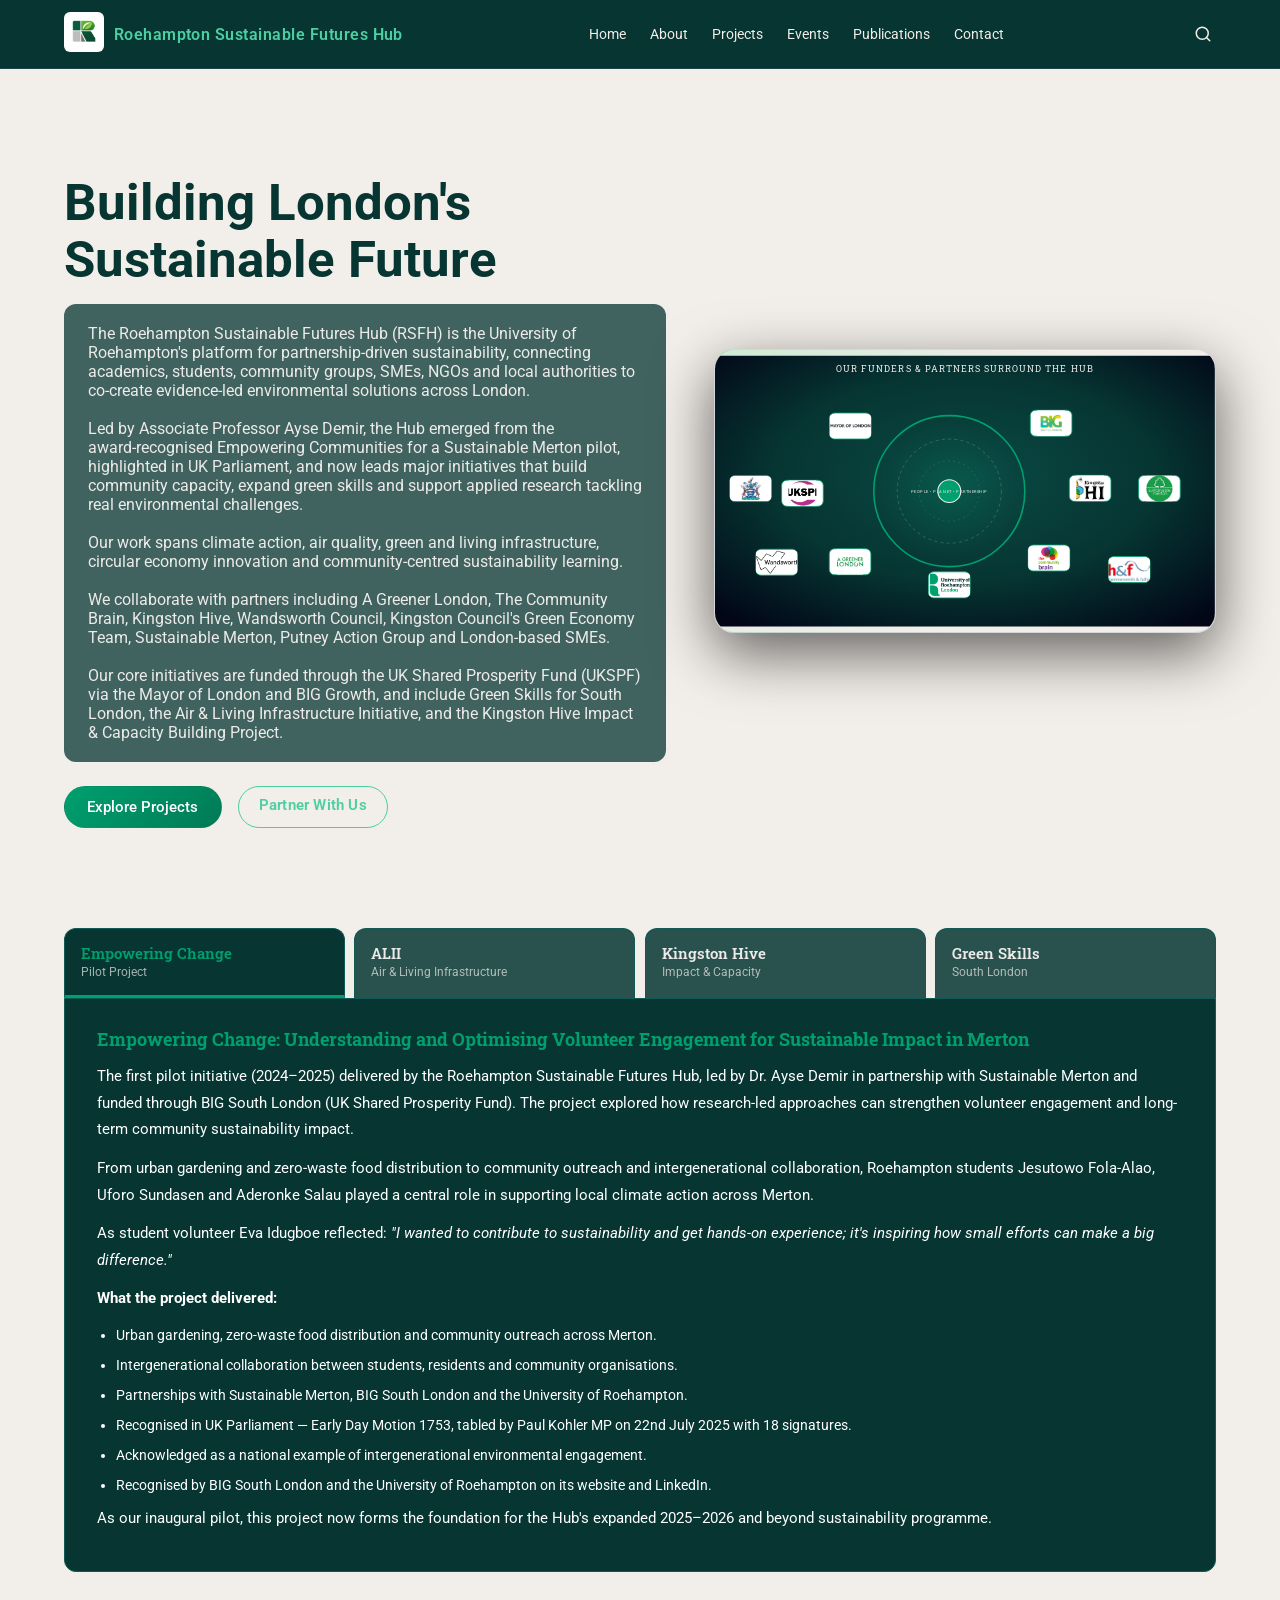
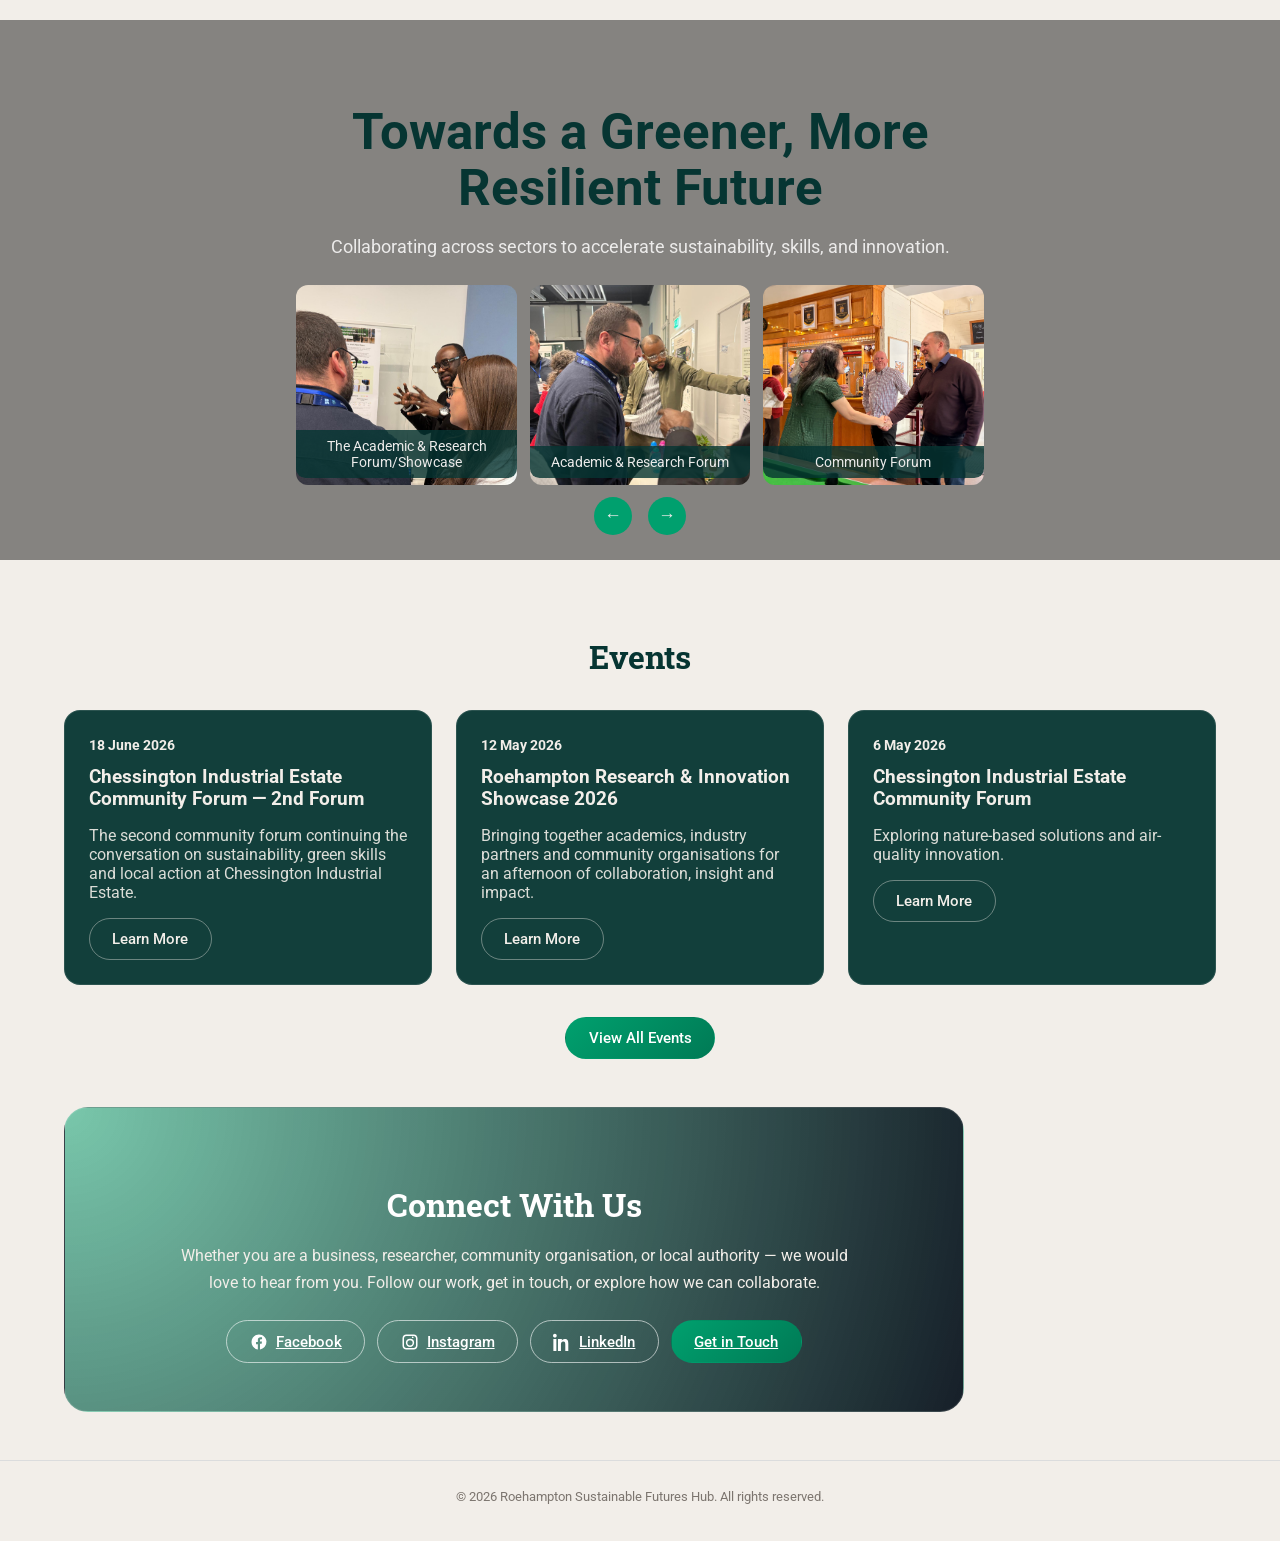
==== commit 432763a6: "projects, homepage and events page updates" ====
--- a/index.html
+++ b/index.html
@@ -61,15 +61,23 @@
           platform for partnership‑driven sustainability, connecting academics, students,
           community groups, SMEs, NGOs and local authorities to co‑create evidence‑led environmental
           solutions across London.
+          </p><br>
+        <p>
             Led by Associate Professor Ayse Demir, the Hub emerged from the award‑recognised
             Empowering Communities for a Sustainable Merton pilot, highlighted in UK Parliament,
             and now leads major initiatives that build community capacity, expand green skills and
             support applied research tackling real environmental challenges.
+        </p><br>
+        <p>
             Our work spans climate action, air quality, green and living infrastructure, circular economy
             innovation and community‑centred sustainability learning.
+        </p> <br>
+        <p>
             We collaborate with partners including A Greener London, The Community Brain, Kingston Hive,
             Wandsworth Council, Kingston Council's Green Economy Team, Sustainable Merton,
             Putney Action Group and London‑based SMEs.
+      </p><br>
+        <p>
             Our core initiatives are funded through the UK Shared Prosperity Fund (UKSPF) via the
             Mayor of London and BIG Growth, and include Green Skills for South London, the
             Air &amp; Living Infrastructure Initiative, and the Kingston Hive Impact &amp; Capacity
--- a/styles.css
+++ b/styles.css
@@ -1499,7 +1499,7 @@
 }
 
 .hero-content p {
-  text-align: justify;
+  /* text-align: justify; */
   max-width: 100%;
 }
 
@@ -1808,19 +1808,19 @@
 /* ============================================================
    PUBLICATIONS PAGE — Justified text
    ============================================================ */
-.pub-abstract,
+/* .pub-abstract,
 .pub-source,
 .pub-findings ul {
   text-align: justify;
-}
+} */
 
 /* ==================================================
    EVENTS PAGE — Justified text
    ================================================ */
-.event-card p,
+/* .event-card p,
 .event-extra p {
   text-align: justify;
-}
+} */
 
 /* ============================================================
    PROJECTS PAGE — Fix text visibility in project cards
@@ -2000,12 +2000,12 @@
 /* ==============================================
 JUSTIFYING THE "ACCORDION" TEXT IN THE HOME PAGE
 ===============================================*/
-.home-tab-panel p,
+/* .home-tab-panel p,
 .home-tab-panel li,
 .accordion-content p,
 .accordion-content li {
   text-align: justify;
-}
+} */
 
 /* =============================
         SEARCH BUTTON STYLING
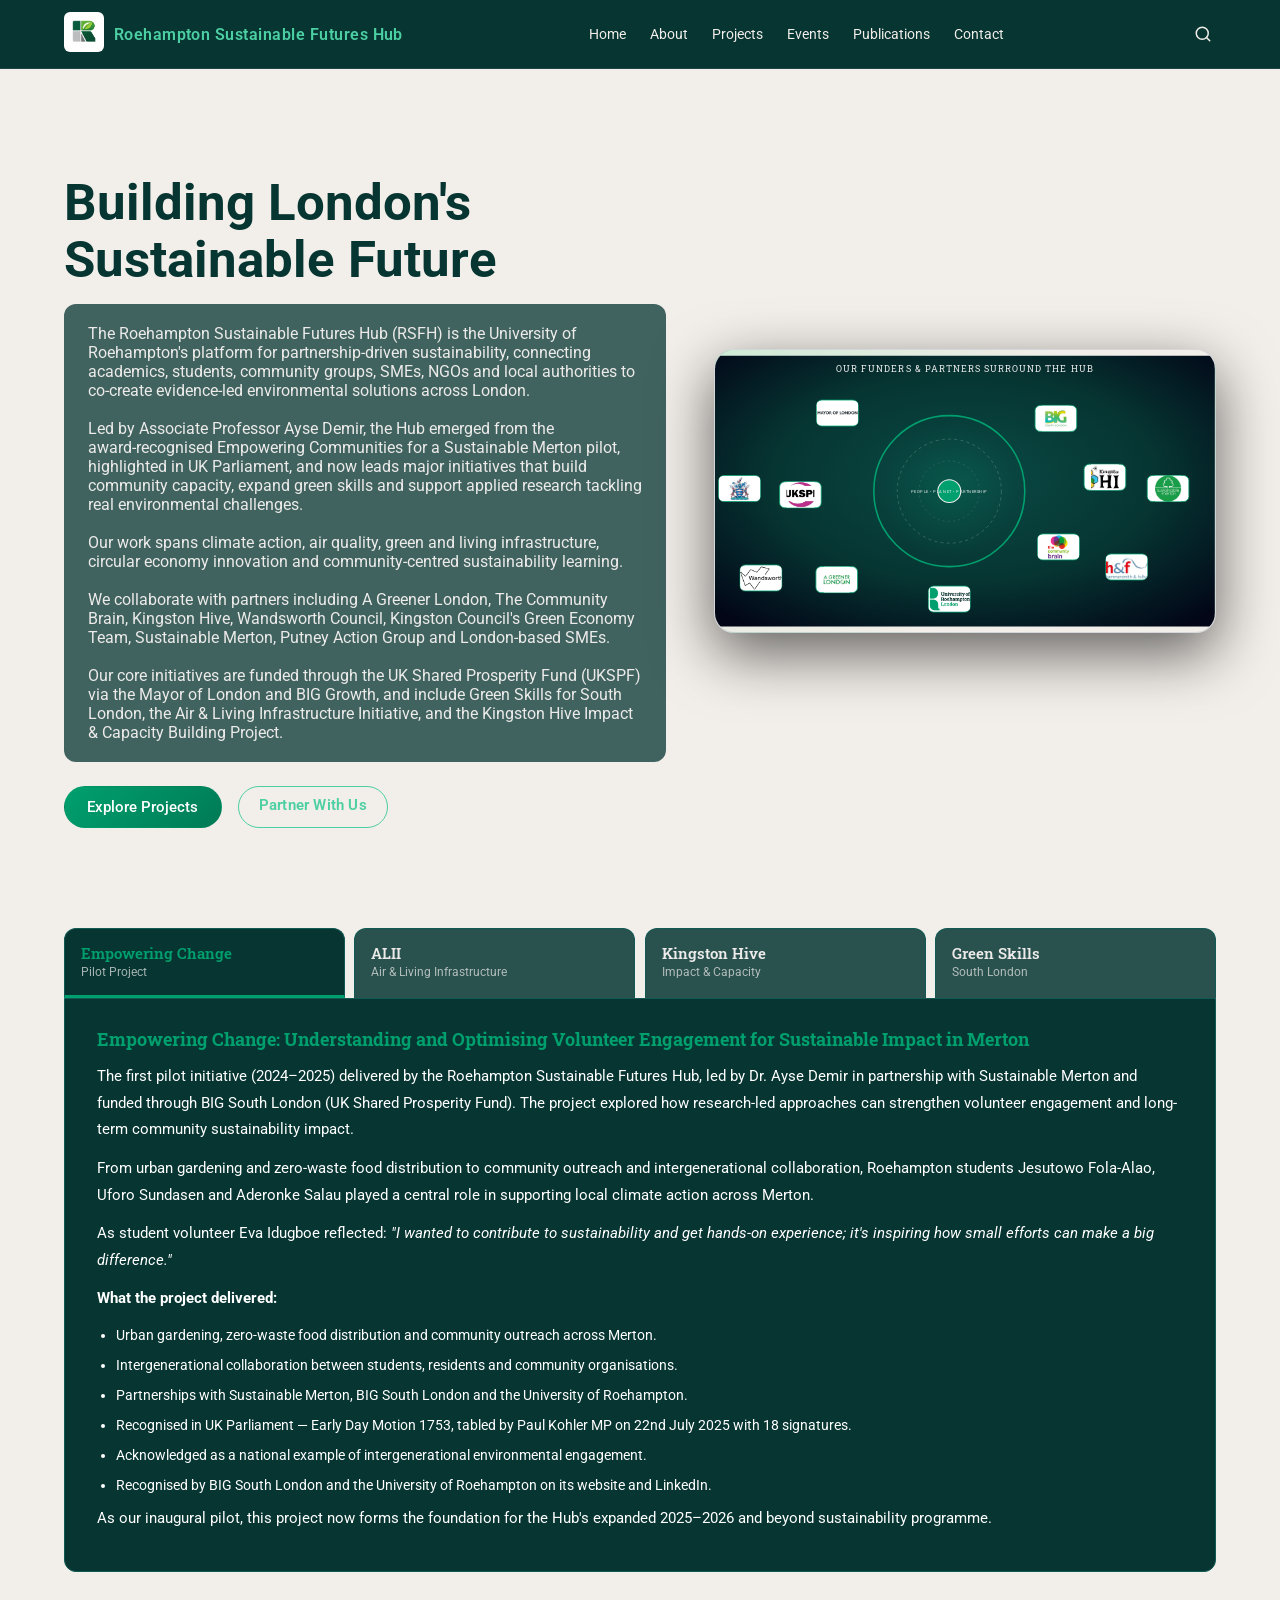
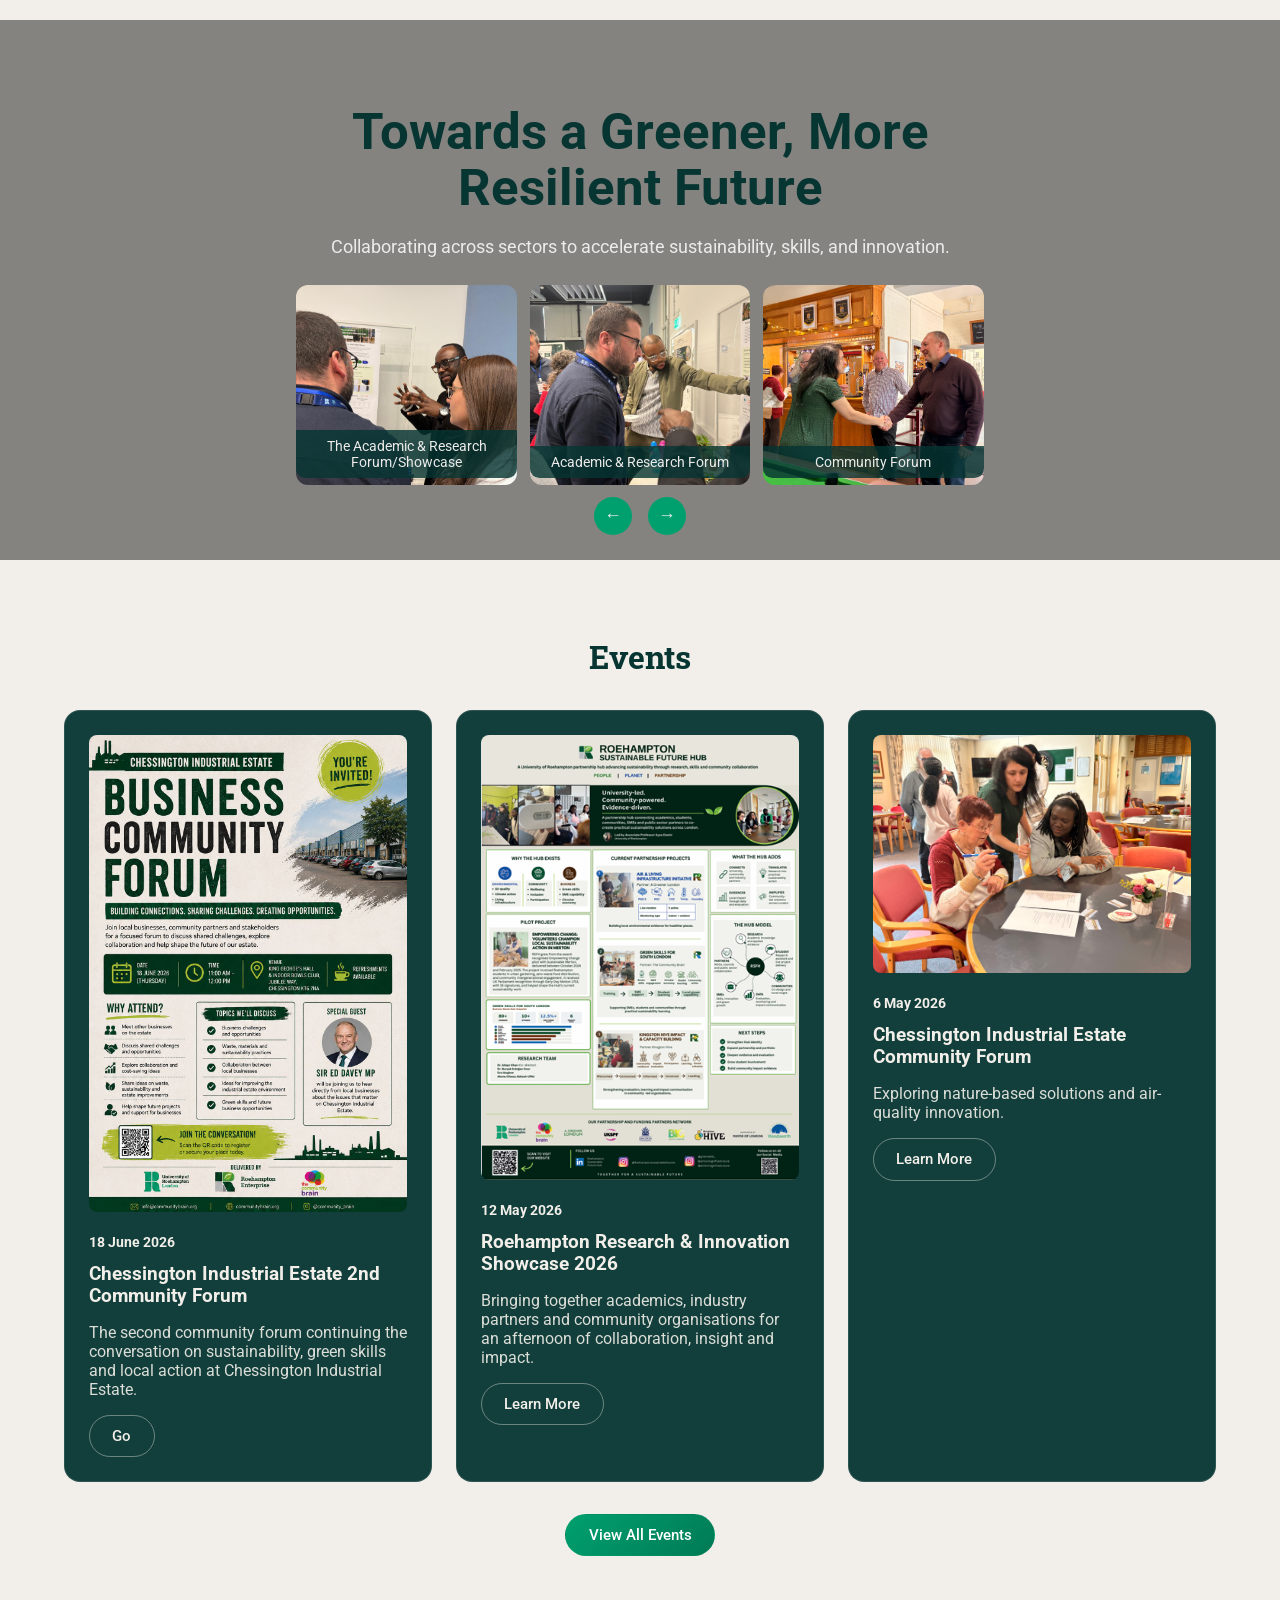
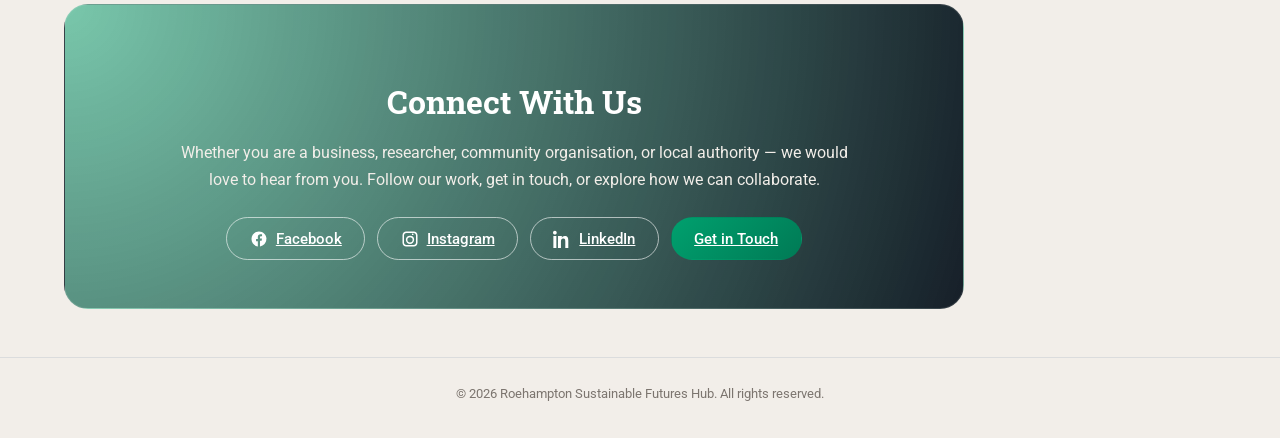
==== commit a9b159d6: "home/index page updates and events page updates" ====
--- a/index.html
+++ b/index.html
@@ -476,14 +476,16 @@
 
   <div class="event-grid">
   <article class="event-card">
+    <img src="Chessington-forum-2.jpeg" alt="Chessington Industrial Estate Business Community Forum flyer" style="width:100%; border-radius:0.5rem; margin-bottom:1rem;">
     <span class="event-date">18 June 2026</span>
-    <h3>Chessington Industrial Estate Community Forum — 2nd Forum</h3>
+    <h3>Chessington Industrial Estate 2nd Community Forum</h3>
     <p>The second community forum continuing the conversation on sustainability, green skills and local action at Chessington Industrial Estate.</p>
-    <a href="events.html#chessington-forum-2" class="btn secondary">Learn More</a>
+    <a href="events.html#chessington-forum-2" class="btn secondary">Go</a>
   </article>
 
 
   <article class="event-card">
+    <img src="poster.png" alt="Roehampton Research & Innovation Showcase 2026" style="width:100%; border-radius:0.5rem; margin-bottom:1rem;">
     <span class="event-date">12 May 2026</span>
     <h3>Roehampton Research &amp; Innovation Showcase 2026</h3>
     <p>Bringing together academics, industry partners and community organisations for an afternoon of collaboration, insight and impact.</p>
@@ -491,6 +493,7 @@
   </article>
 
   <article class="event-card">
+    <img src="The-comm-forum.jpg" alt="Chessington Industrial Estate Business Community Forum flyer" style="width:100%; border-radius:0.5rem; margin-bottom:1rem;">
     <span class="event-date">6 May 2026</span>
     <h3>Chessington Industrial Estate Community Forum</h3>
     <p>Exploring nature-based solutions and air-quality innovation.</p>
--- a/styles.css
+++ b/styles.css
@@ -2099,4 +2099,16 @@
 
 .about-text-box p:last-child {
   margin-bottom: 0;
+}
+
+
+/* ======================================
+Event carousel image zoom on hover 
+======================================= */
+.event-carousel-track img {
+  transition: transform 0.3s ease;
+}
+
+.event-carousel-track img:hover {
+  transform: scale(1.05);
 }
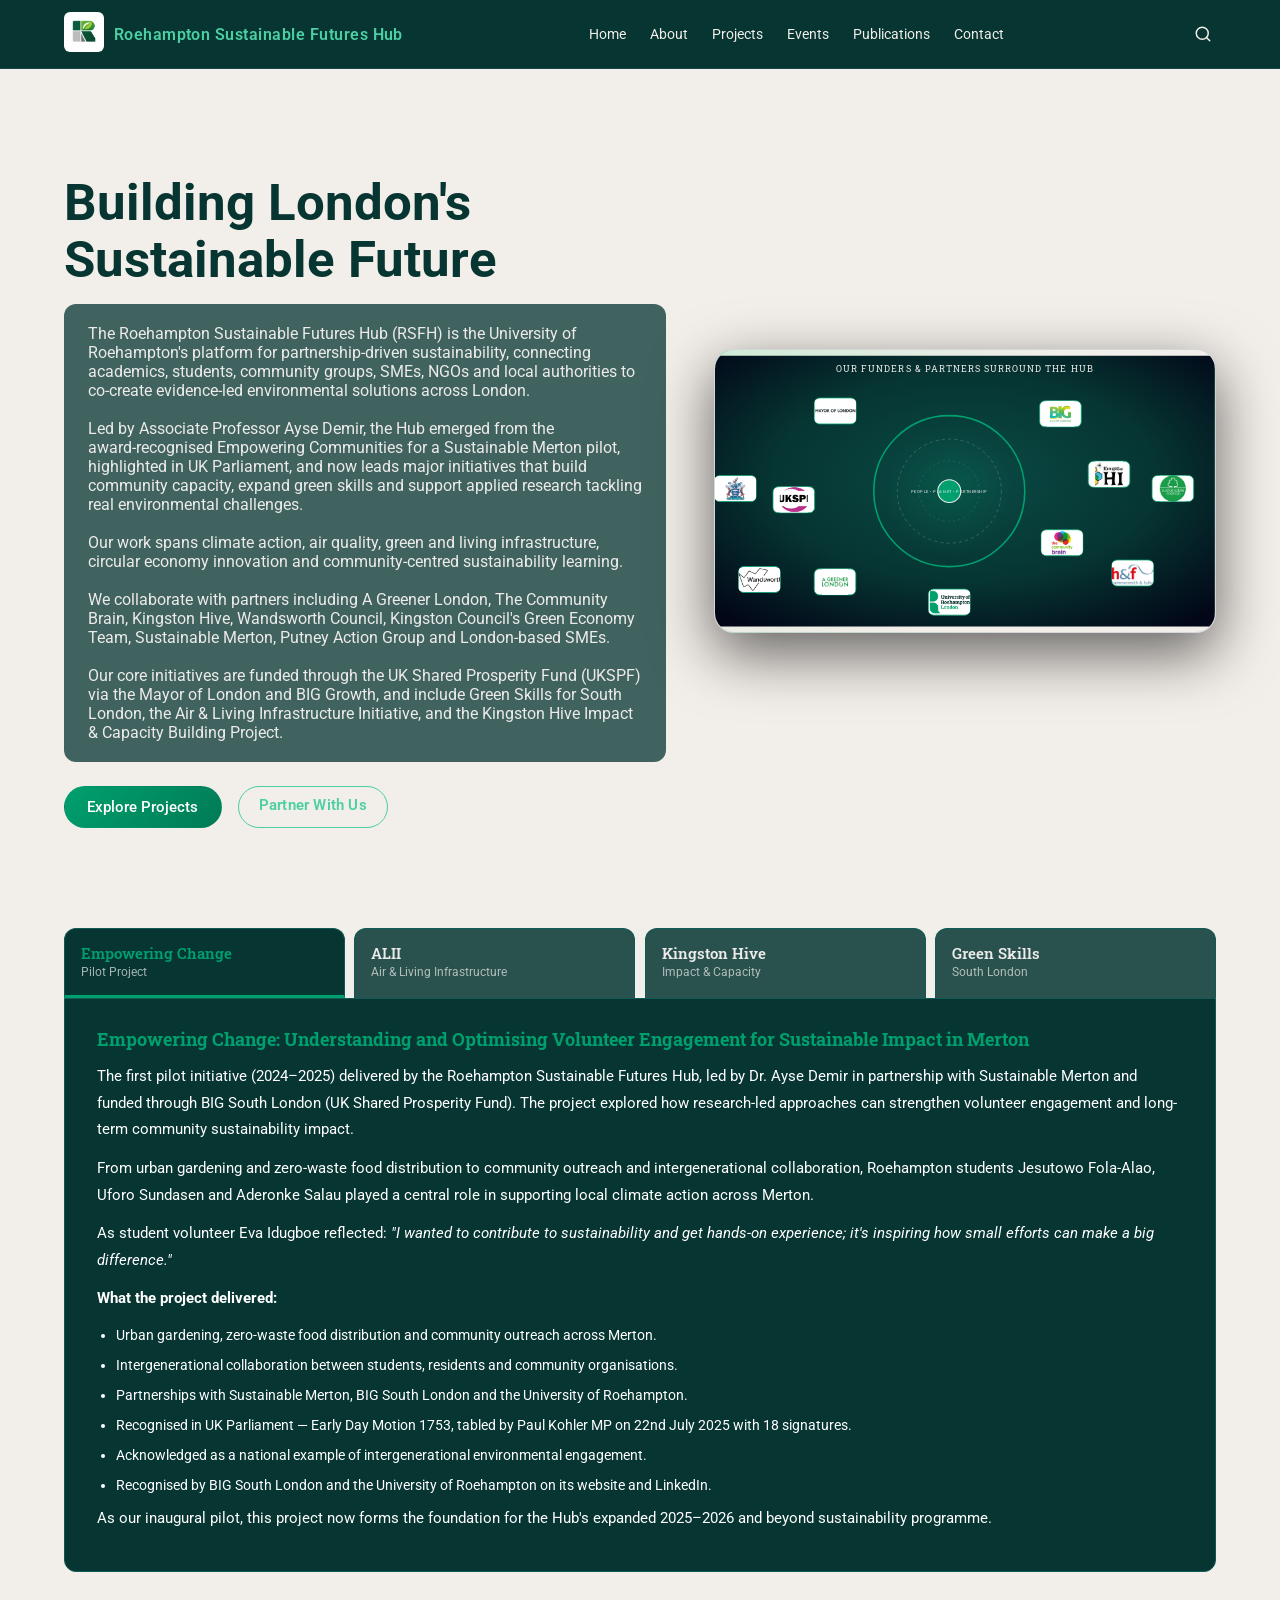
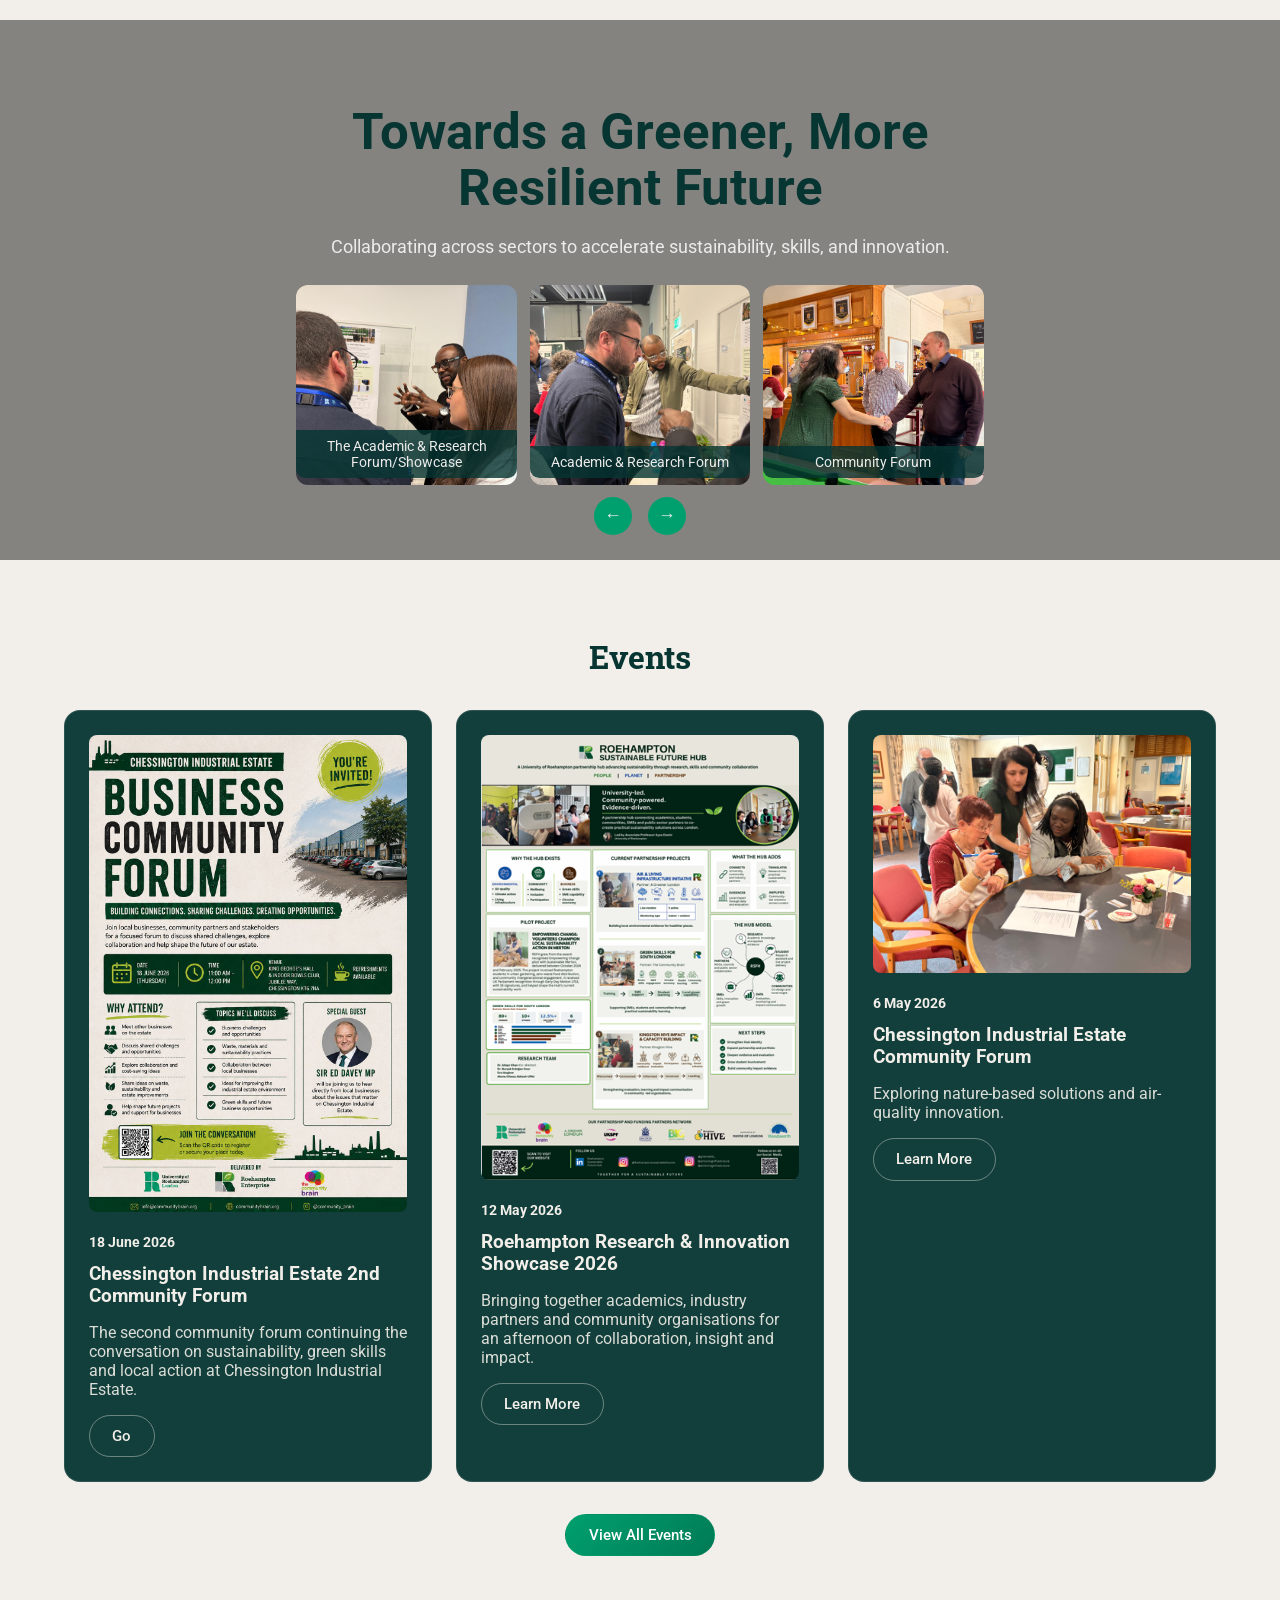
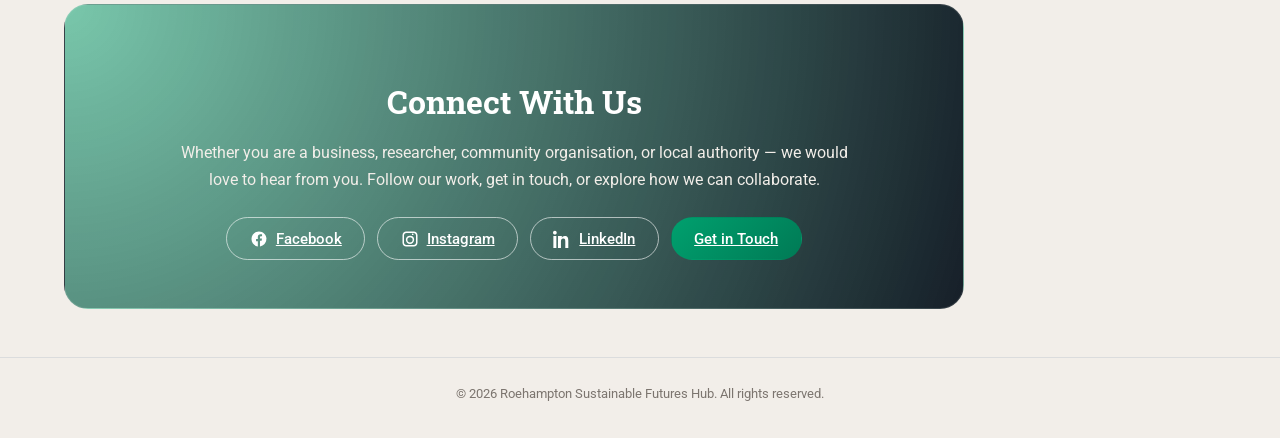
==== commit 27e3ad8d: "search page" ====
--- a/index.html
+++ b/index.html
@@ -28,21 +28,18 @@
   </nav>
 
   <!-- Search -->
-  <div class="site-search">
-    <button class="search-toggle" id="searchToggle" aria-label="Search">
-      <svg width="18" height="18" viewBox="0 0 24 24" fill="none" stroke="currentColor" stroke-width="2" stroke-linecap="round" stroke-linejoin="round">
-        <circle cx="11" cy="11" r="8"/>
-        <line x1="21" y1="21" x2="16.65" y2="16.65"/>
-      </svg>
-    </button>
-    <div class="search-bar" id="searchBar">
-      <form action="https://www.google.com/search" method="GET" target="_blank">
-        <input type="hidden" name="sitesearch" value="roehamptonsustainablefutureshub.co.uk">
-        <input type="text" name="q" placeholder="Search the site..." class="search-input" id="searchInput">
-        <button type="submit" class="search-submit">Go</button>
-      </form>
-    </div>
+<div class="site-search">
+  <button class="search-toggle" id="searchToggle" aria-label="Search">
+    <svg width="18" height="18" viewBox="0 0 24 24" fill="none" stroke="currentColor" stroke-width="2" stroke-linecap="round" stroke-linejoin="round">
+      <circle cx="11" cy="11" r="8"/>
+      <line x1="21" y1="21" x2="16.65" y2="16.65"/>
+    </svg>
+  </button>
+  <div class="search-bar" id="searchBar">
+    <input type="text" placeholder="Search the site..." class="search-input" id="searchInput">
+    <button class="search-submit" id="searchSubmit">Go</button>
   </div>
+</div>
 
   <button class="nav-toggle" id="navToggle">☰</button>
 </header>
--- a/styles.css
+++ b/styles.css
@@ -2008,20 +2008,26 @@
 } */
 
 /* =============================
-        SEARCH BUTTON STYLING
+   SEARCH BUTTON STYLING
 ================================*/
 .site-search { display: flex; align-items: center; position: relative; }
 .search-toggle { background: none; border: none; color: #F2EEE9; cursor: pointer; padding: 0.25rem; display: flex; align-items: center; transition: color 0.2s ease; }
 .search-toggle:hover { color: #4CCFA3; }
-.search-bar { display: none; position: absolute; top: 2.5rem; right: 0; background: #063532; border: 1px solid #0F5A54; border-radius: 0.75rem; padding: 0.5rem; z-index: 200; width: 280px; }
+.search-bar { display: none; position: absolute; top: 2.5rem; right: 0; background: #063532; border: 1px solid #0F5A54; border-radius: 0.75rem; padding: 0.5rem; z-index: 200; width: 300px; }
 .search-bar.open { display: block; }
-.search-bar form { display: flex; gap: 0.4rem; }
-.search-input { flex: 1; background: #0d2b28; border: 1px solid #0F5A54; border-radius: 0.5rem; color: #ECEBEA; padding: 0.45rem 0.7rem; font-size: 0.85rem; font-family: inherit; }
+.search-input { width: 100%; background: #0d2b28; border: 1px solid #0F5A54; border-radius: 0.5rem; color: #ECEBEA; padding: 0.45rem 0.7rem; font-size: 0.85rem; font-family: inherit; box-sizing: border-box; }
 .search-input::placeholder { color: rgba(236,235,234,0.5); }
 .search-input:focus { outline: none; border-color: #4CCFA3; }
-.search-submit { background: #00A06E; border: none; border-radius: 0.5rem; color: #fff; padding: 0.45rem 0.75rem; font-size: 0.85rem; cursor: pointer; transition: background 0.2s ease; }
-.search-submit:hover { background: #007A55; }
-@media (max-width: 720px) { .search-bar { right: -3rem; width: 240px; } }
+
+/* Search results dropdown */
+.search-results { margin-top: 0.5rem; display: flex; flex-direction: column; gap: 0.25rem; max-height: 260px; overflow-y: auto; }
+.search-result-item { background: #0d2b28; border: 1px solid #0F5A54; border-radius: 0.5rem; padding: 0.5rem 0.75rem; cursor: pointer; text-decoration: none; transition: background 0.2s ease; }
+.search-result-item:hover { background: rgba(0,160,110,0.2); }
+.search-result-item .result-title { color: #4CCFA3; font-size: 0.85rem; font-weight: 600; }
+.search-result-item .result-snippet { color: rgba(236,235,234,0.7); font-size: 0.78rem; margin-top: 0.2rem; }
+.search-no-results { color: rgba(236,235,234,0.5); font-size: 0.82rem; padding: 0.5rem 0.25rem; text-align: center; }
+
+@media (max-width: 720px) { .search-bar { right: -3rem; width: 260px; } }
 
 
 /* =================================================
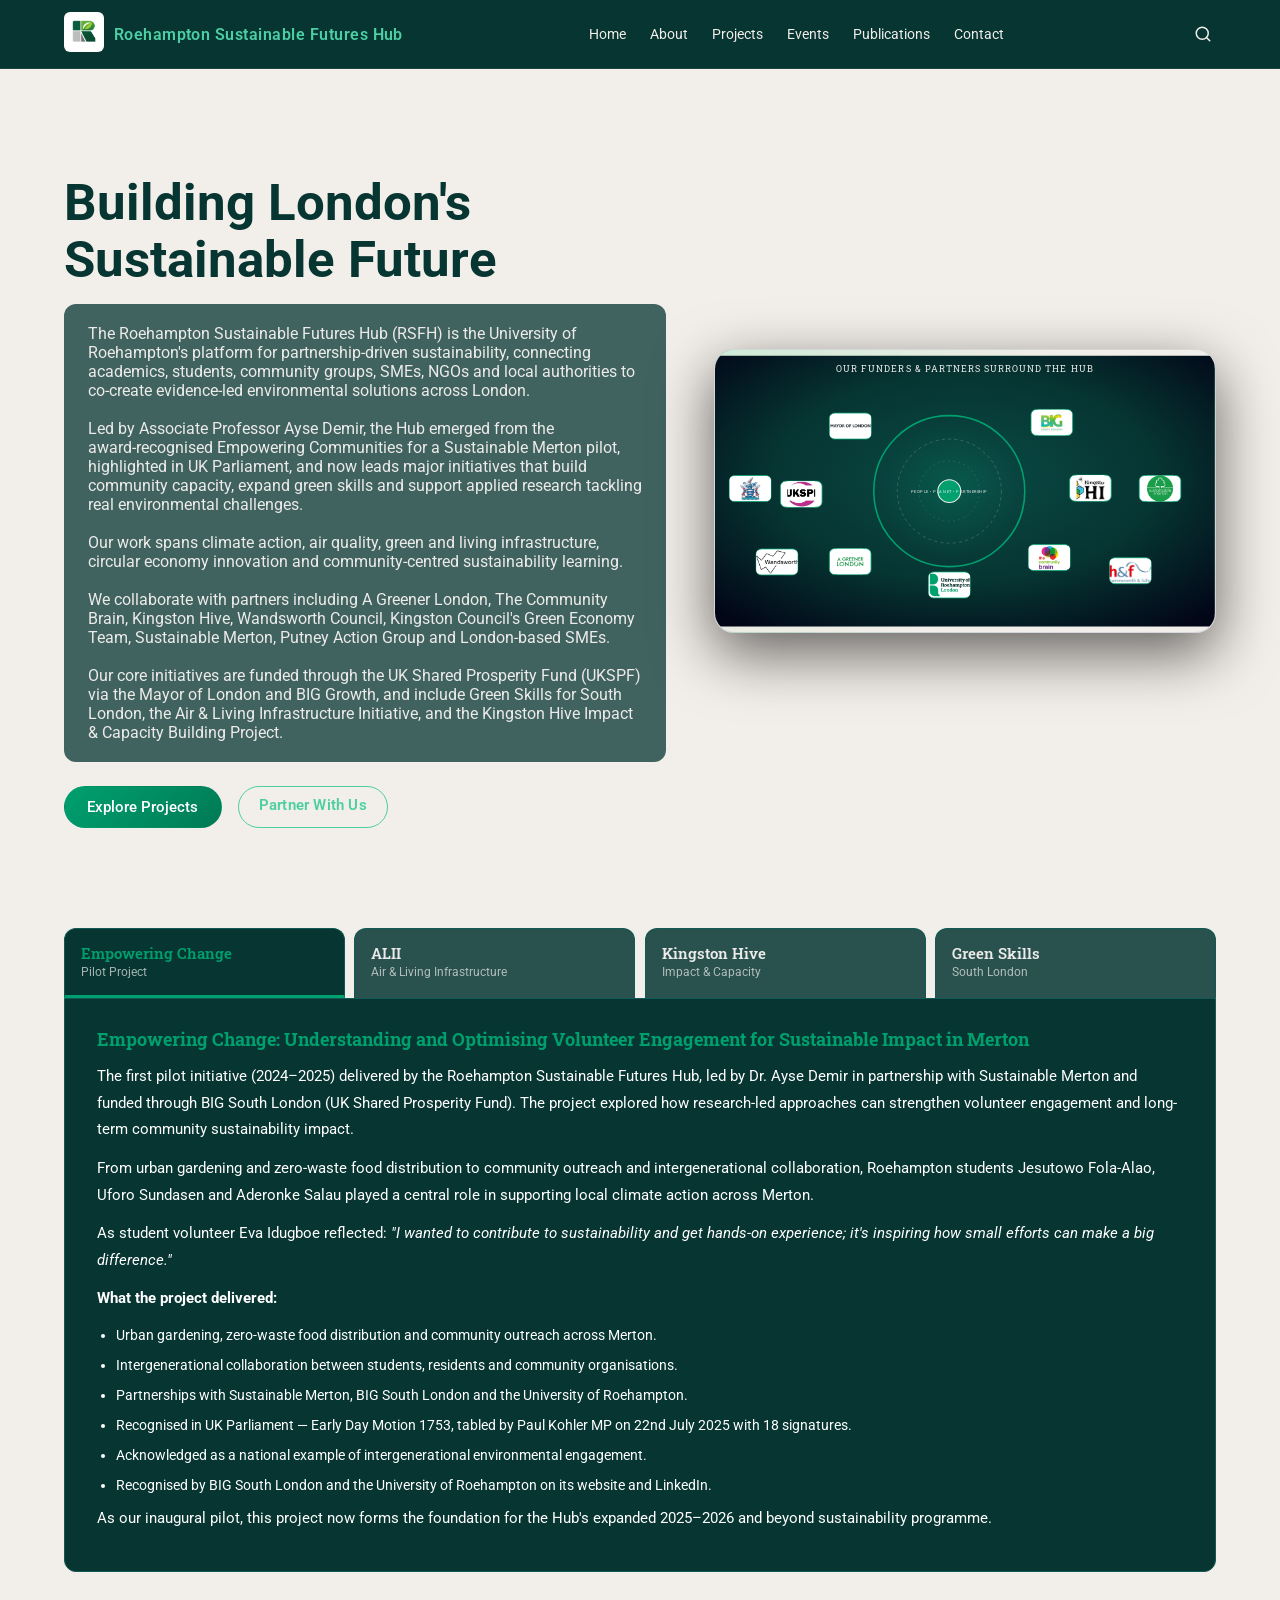
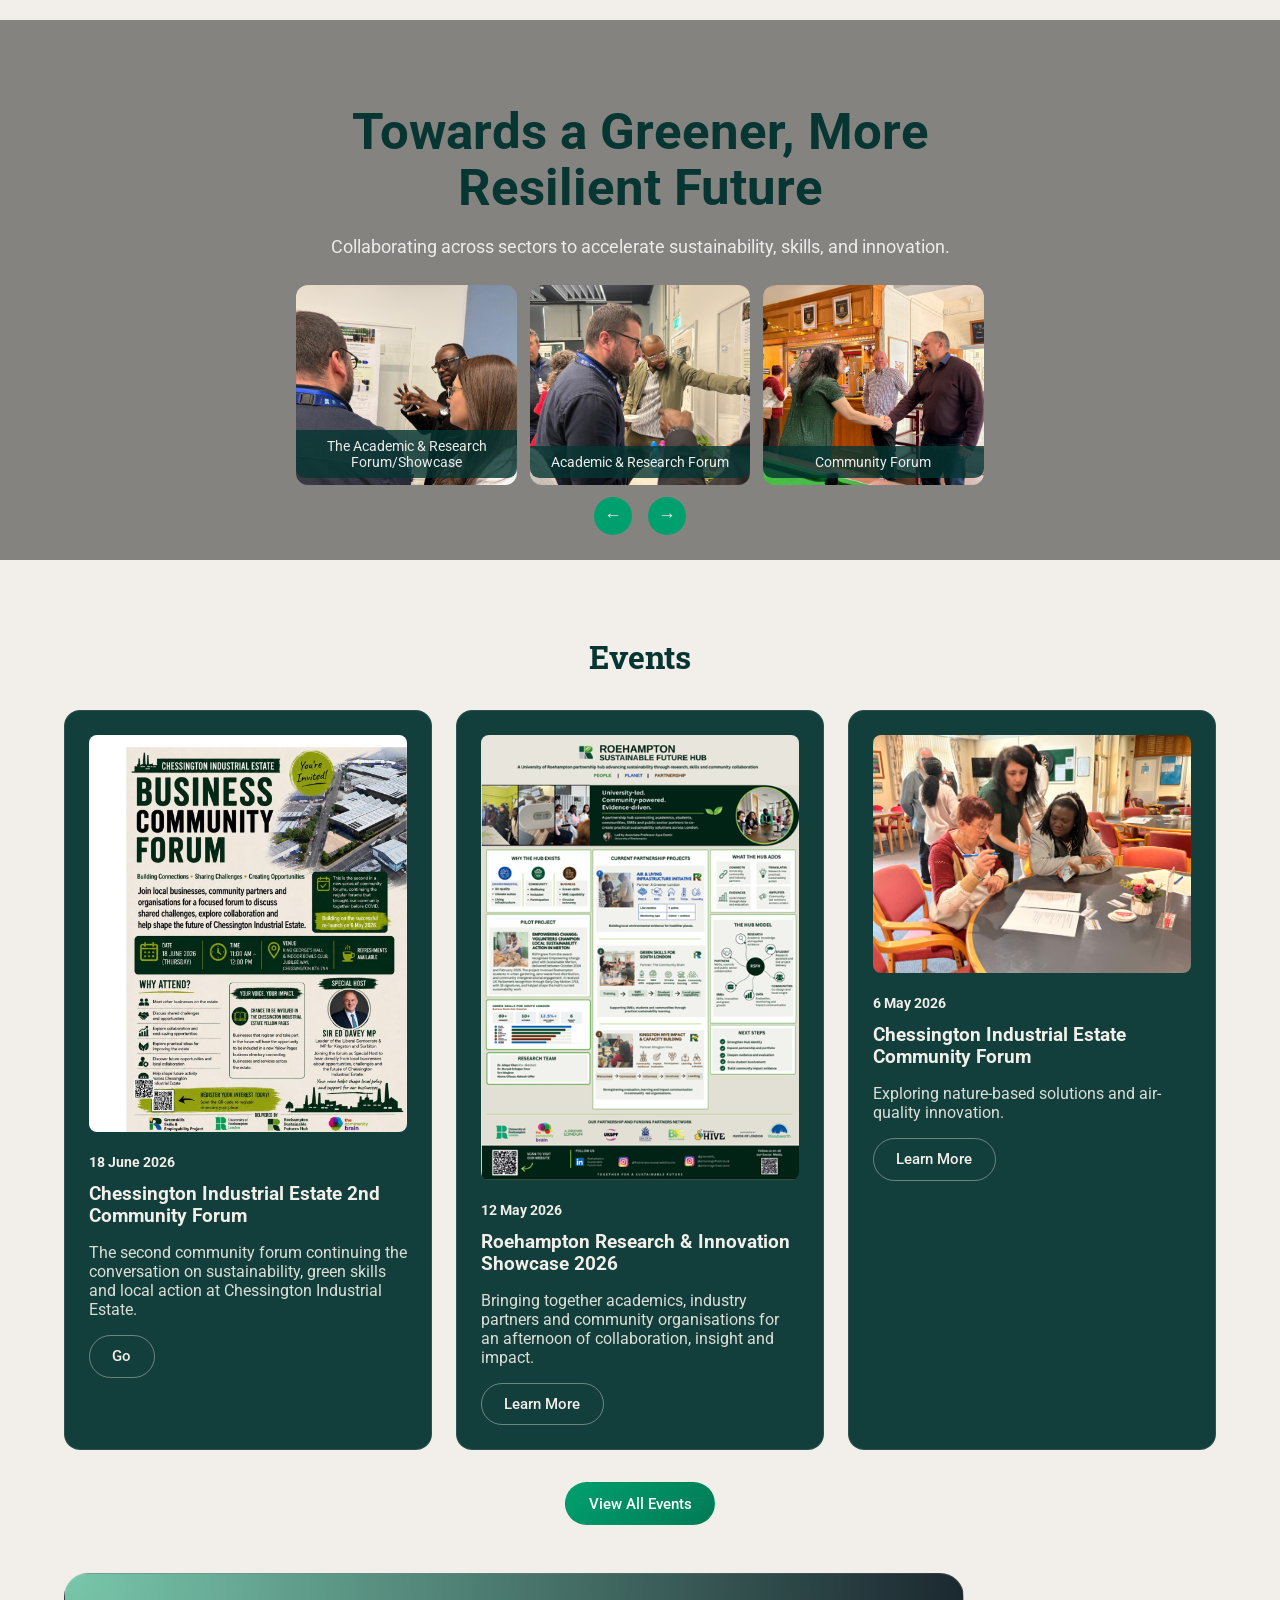
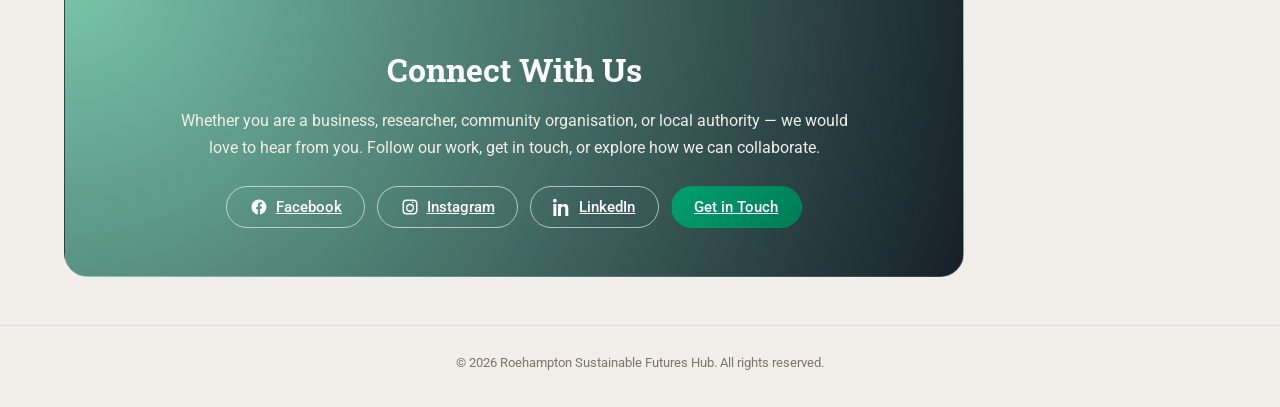
==== commit b4a8cb90: "update of 2nd community forum flier" ====
--- a/index.html
+++ b/index.html
@@ -473,7 +473,7 @@
 
   <div class="event-grid">
   <article class="event-card">
-    <img src="Chessington-forum-2.jpeg" alt="Chessington Industrial Estate Business Community Forum flyer" style="width:100%; border-radius:0.5rem; margin-bottom:1rem;">
+    <img src="chessington-2.jpeg" alt="Chessington Industrial Estate Business Community Forum flyer" style="width:100%; border-radius:0.5rem; margin-bottom:1rem;">
     <span class="event-date">18 June 2026</span>
     <h3>Chessington Industrial Estate 2nd Community Forum</h3>
     <p>The second community forum continuing the conversation on sustainability, green skills and local action at Chessington Industrial Estate.</p>
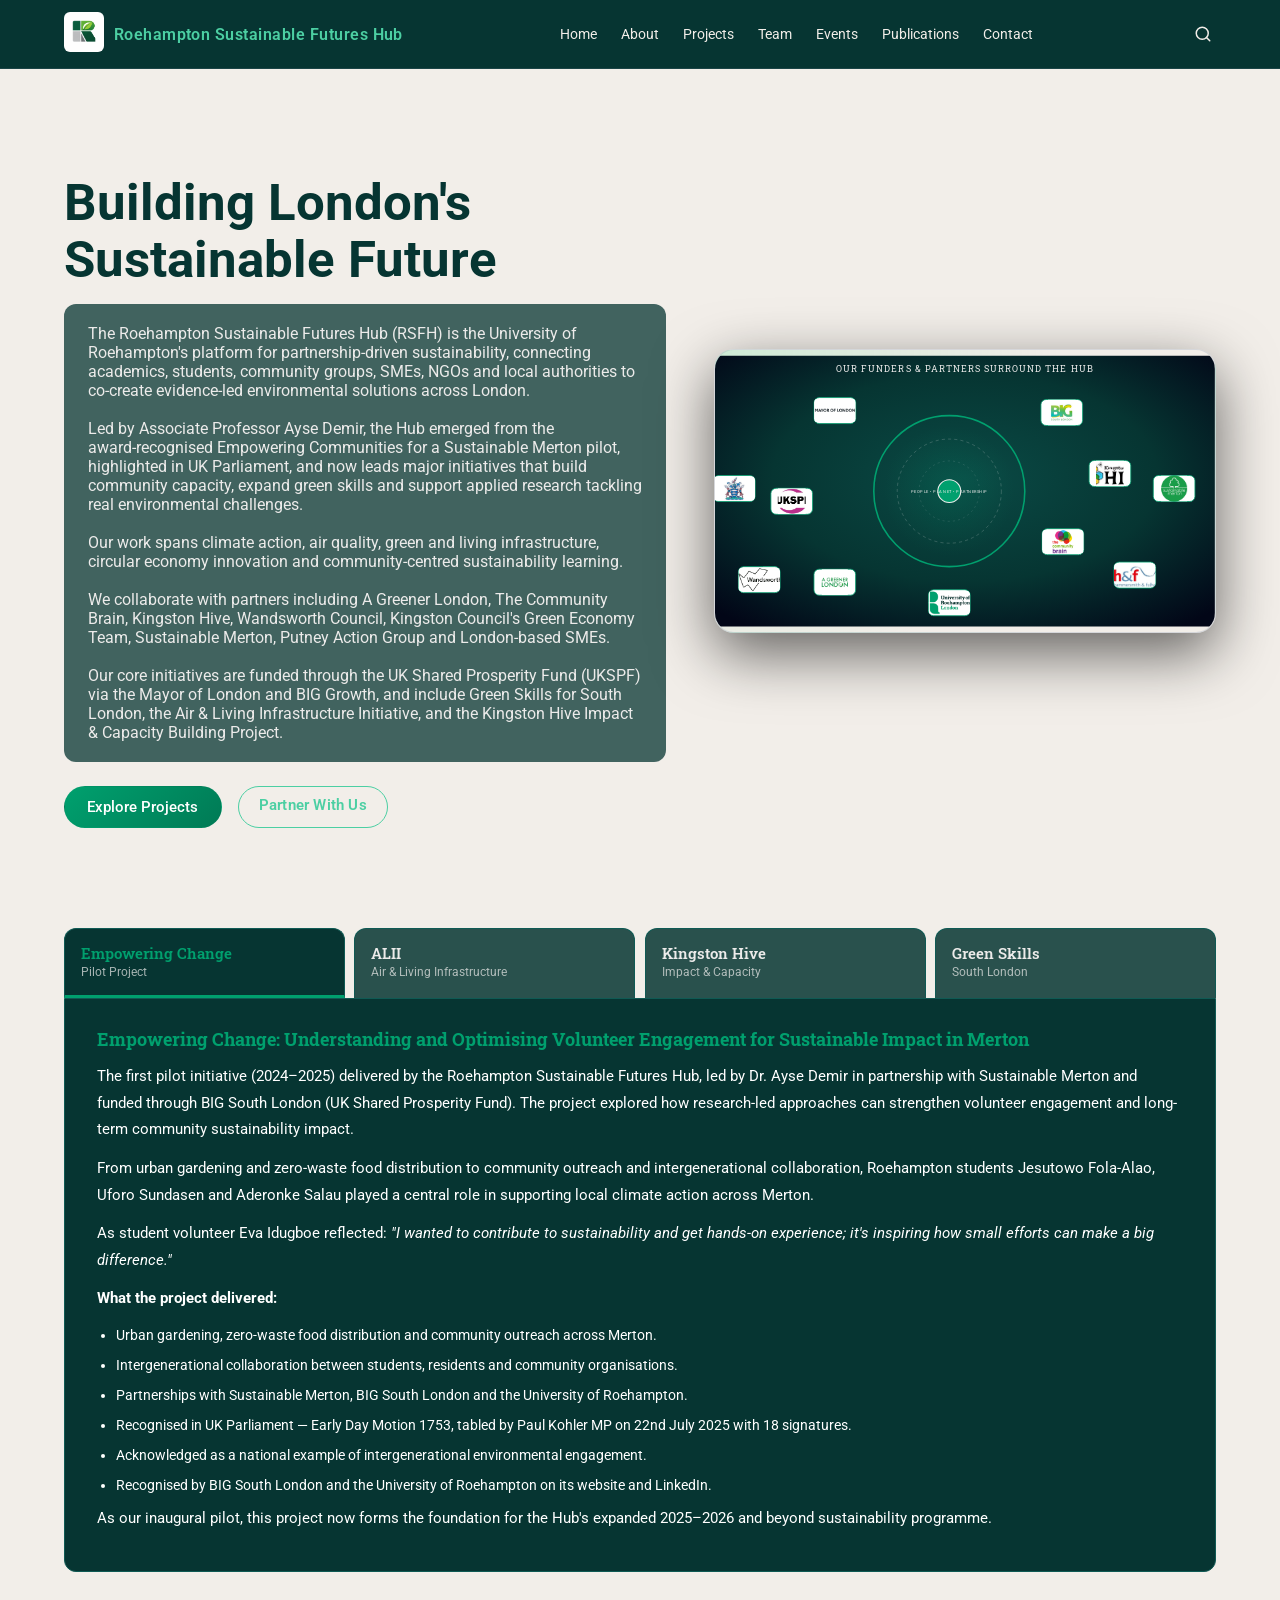
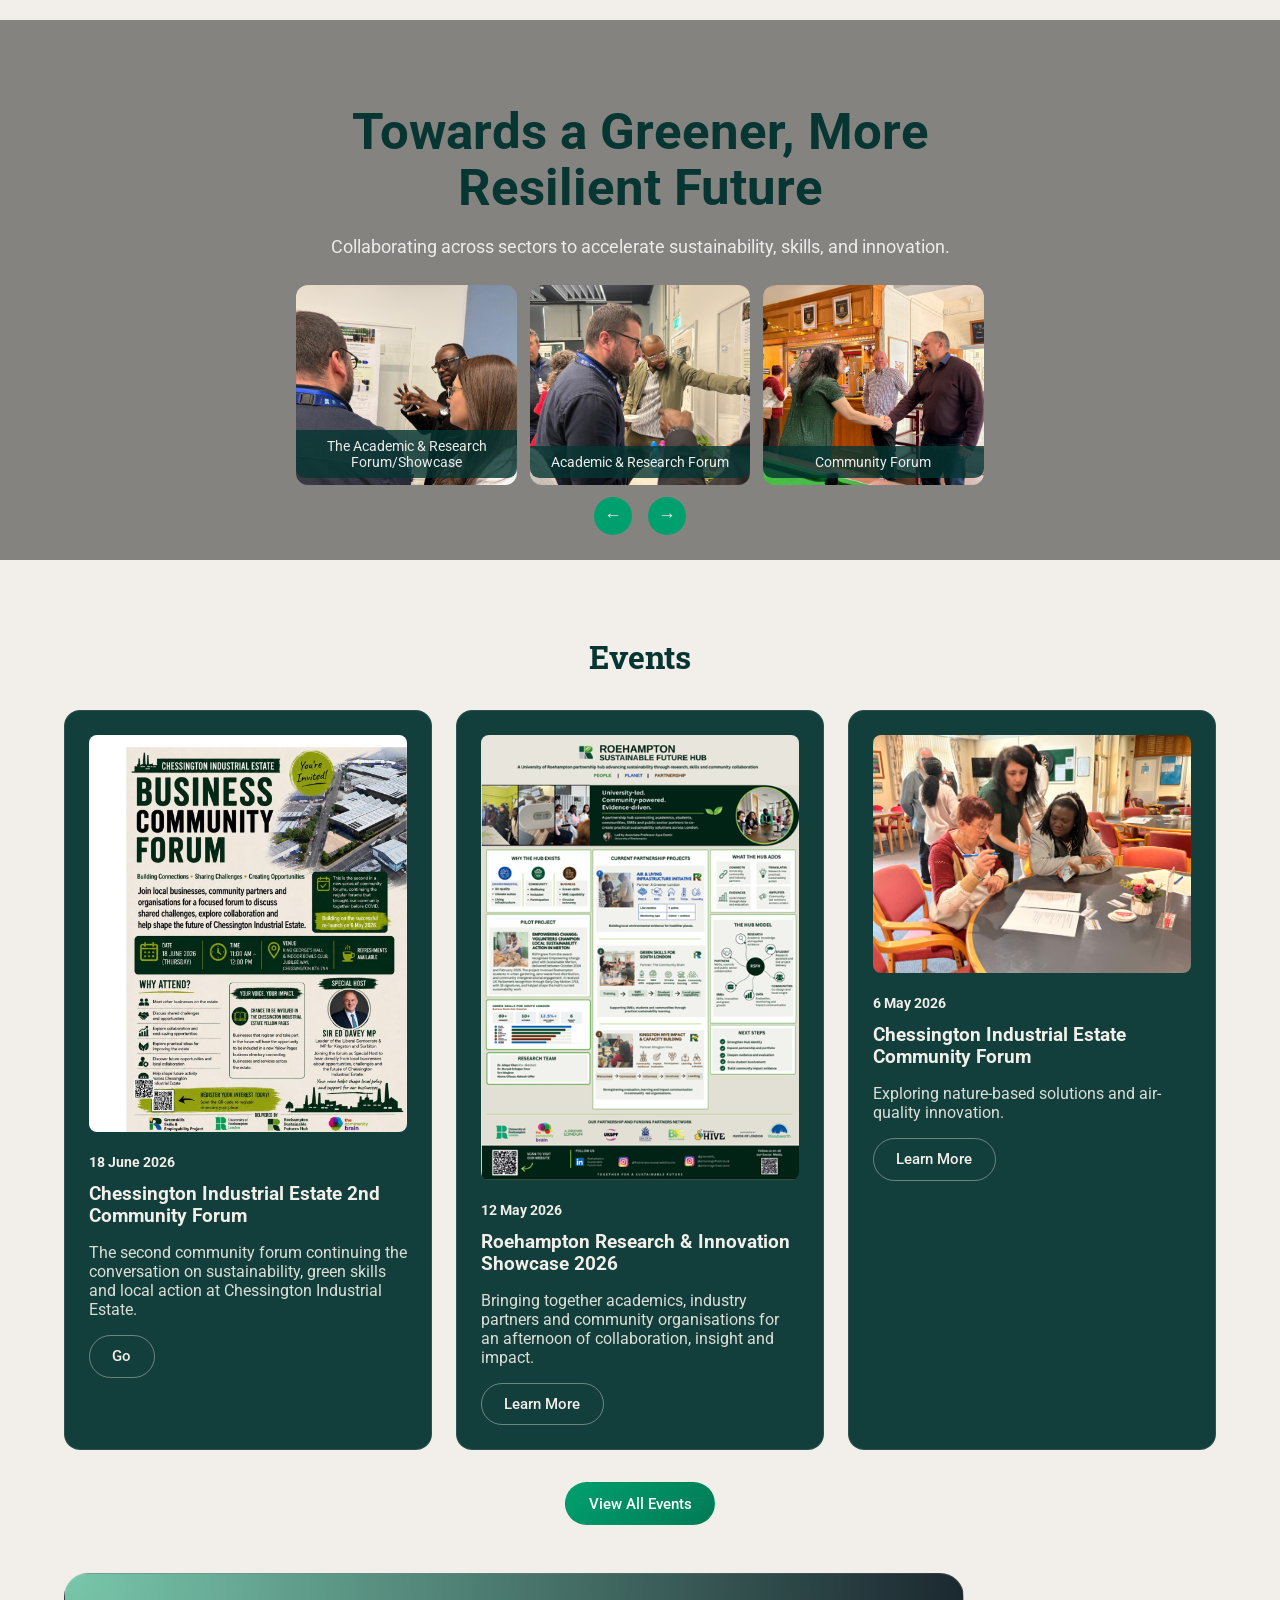
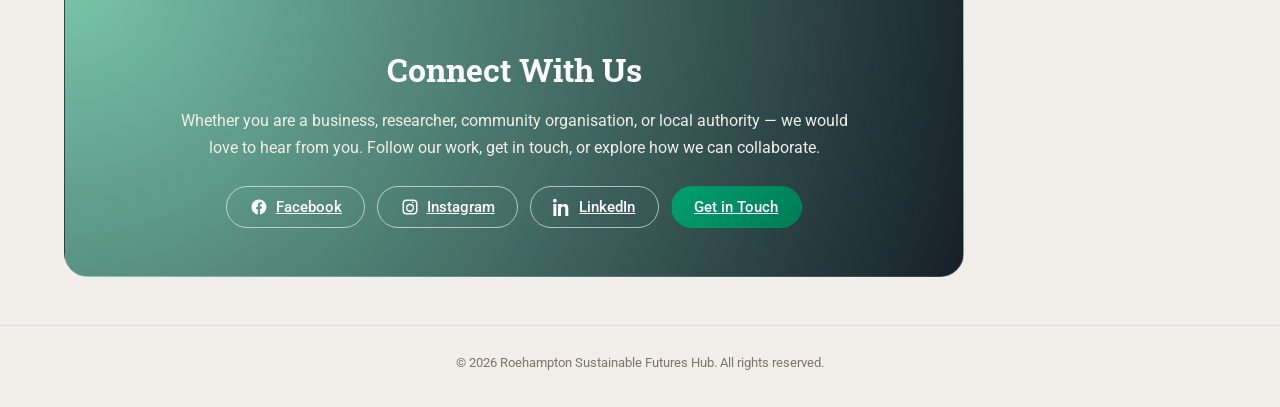
==== commit d6b7a9fb: "addition of teams page" ====
--- a/index.html
+++ b/index.html
@@ -22,9 +22,21 @@
     <a href="index.html">Home</a>
     <a href="about.html">About</a>
     <a href="projects.html">Projects</a>
+    <a href="team.html">Team</a>
+    <!-- <a href="impact.html">Impact</a> -->
     <a href="events.html">Events</a>
     <a href="publications.html">Publications</a>
+    <!-- <a href="partners.html">Partners</a> -->
     <a href="contact.html">Contact</a>
+
+
+
+    <!-- <a href="index.html">Home</a>
+    <a href="about.html">About</a>
+    <a href="projects.html">Projects</a>
+    <a href="events.html">Events</a>
+    <a href="publications.html">Publications</a>
+    <a href="contact.html">Contact</a> -->
   </nav>
 
   <!-- Search -->
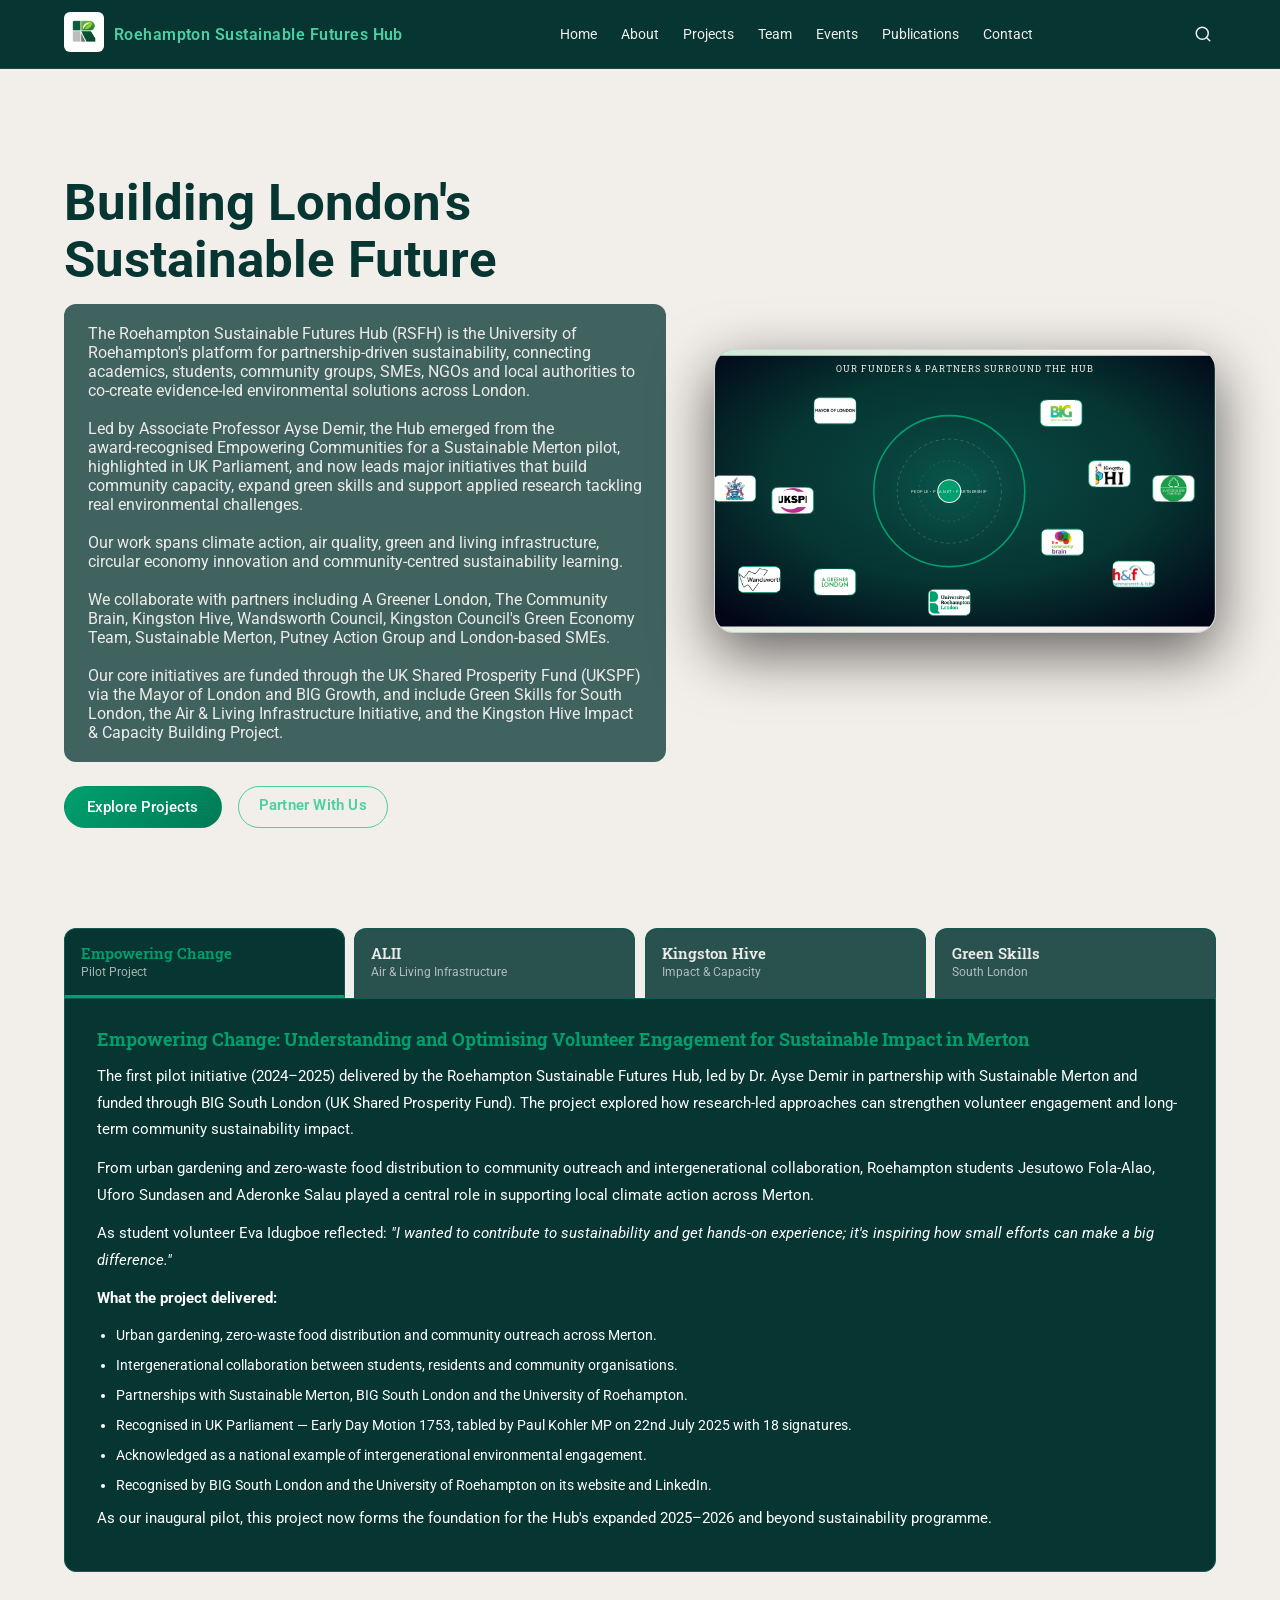
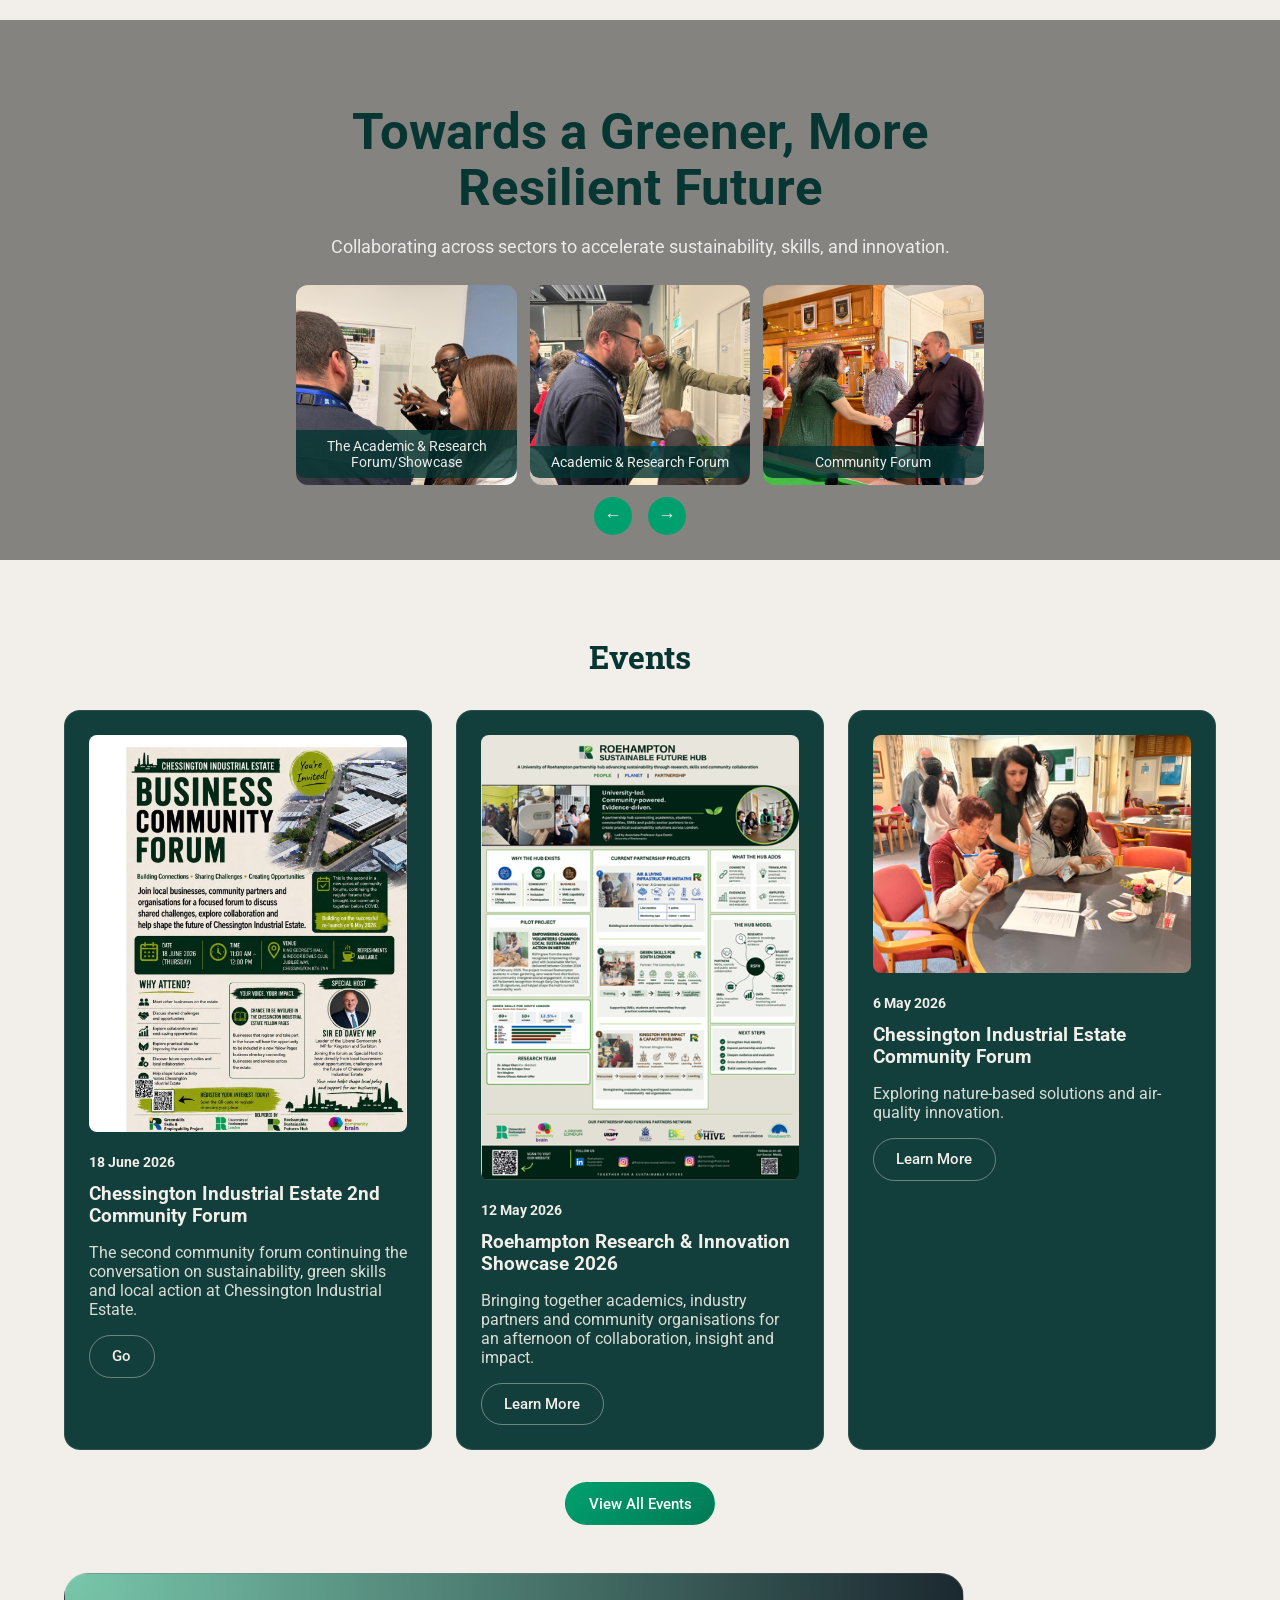
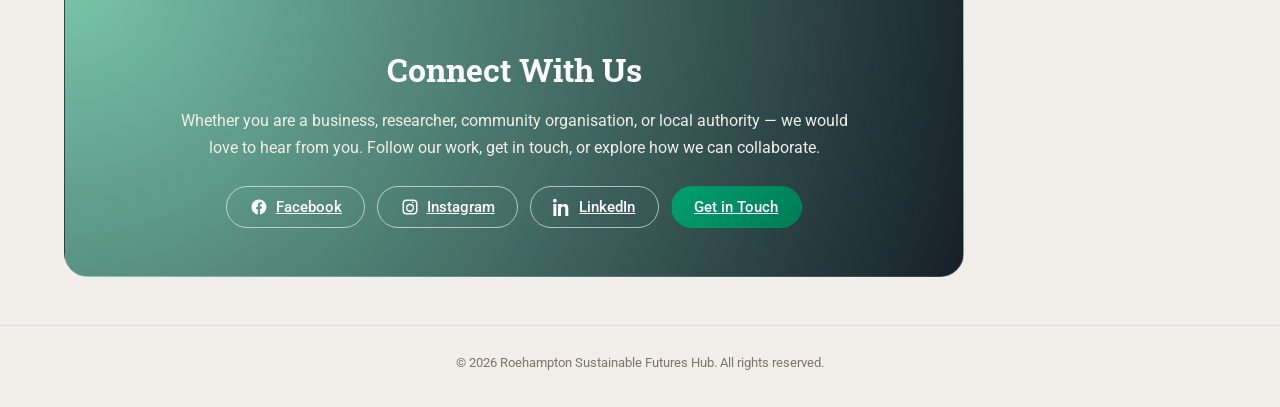
==== commit 24bcba52: "Update index.html kew research project" ====
--- a/index.html
+++ b/index.html
@@ -330,6 +330,20 @@
           <p>The project contributes to UKSPF priorities including non-financial SME support (OP11), knowledge transfer (OC10), improved organisational productivity (OC12) and adoption of improved internal processes (OC13). By connecting academic expertise, community trust and business relevance, Green Skills for South London is helping to build a greener, more resilient local economy — one business and one community at a time.</p>
         </div>
 
+                <!-- GREEN SKILLS TAB -->
+        <div class="home-tab-panel" id="tab-greenskills">
+          <h3>Green Skills &amp; Employability Project</h3>
+          <p>Green Skills for South London is a knowledge exchange and community and business development initiative at the University of Roehampton. Funded by the Mayor of London through the UK Shared Prosperity Fund (UKSPF), the project is led by Professor Ayse Demir in partnership with Community Brain. It builds practical green skills within South London SMEs, university students and communities through hands-on training, applied learning, and a train-the-trainer model.</p>
+          <p><strong>The Challenge</strong></p>
+          <p>South London's SMEs and communities are navigating the transition to a green economy without always having access to the practical tools, knowledge or networks they need. Sustainability can feel abstract, costly or irrelevant to day-to-day business operations. This project was designed to change that — making green skills accessible, actionable and directly relevant to real businesses and real communities.</p>
+          <p><strong>The Approach</strong></p>
+          <p>Through a train-the-trainer model, businesses act as both beneficiaries and multipliers — gaining skills themselves while building capacity to spread knowledge further. Delivery includes training materials, workshops, applied learning activities and a hackathon-style collective workshop, bringing together SMEs and university students to focus on collaboration and the practical application of green skills. Key focus areas include supporting SMEs to improve sustainability practices using action-oriented, business-relevant tools and language.</p>
+          <p><strong>The Partnership</strong></p>
+          <p>The project is led by Professor Ayse Demir at the University of Roehampton, whose academic team oversees project direction, learning design and delivery. Roehampton students contribute through applied learning activities, collaboration with SMEs, and participation in workshops and training sessions — gaining practical experience alongside academic learning. Community Brain is a key project partner, bringing deep place-based knowledge and long-standing relationships with local businesses and industrial communities, particularly within Chessington Industrial Estate. Their trust-first, community-led engagement model ensures project activity remains grounded, practical and business-led.</p>
+          <p><strong>The Impact</strong></p>
+          <p>The project contributes to UKSPF priorities including non-financial SME support (OP11), knowledge transfer (OC10), improved organisational productivity (OC12) and adoption of improved internal processes (OC13). By connecting academic expertise, community trust and business relevance, Green Skills for South London is helping to build a greener, more resilient local economy — one business and one community at a time.</p>
+        </div>
+
       </div>
     </div>
 
@@ -568,4 +582,4 @@
   <p>© <span id="year"></span> Roehampton Sustainable Futures Hub. All rights reserved.</p>
 </footer>
 </body>
-</html>+</html>
--- a/styles.css
+++ b/styles.css
@@ -1606,6 +1606,29 @@
 .carousel-btn:hover {
   background: #007A55;
 }
+
+
+/* ── Carousel dots indicator ── */
+.carousel-dots {
+  display: flex;
+  justify-content: center;
+  gap: 0.4rem;
+  margin-top: 0.5rem;
+}
+
+.carousel-dot {
+  width: 8px;
+  height: 8px;
+  border-radius: 999px;
+  background: rgba(236, 235, 234, 0.3);
+  transition: background 0.2s ease, width 0.2s ease;
+}
+
+.carousel-dot.active {
+  background: #4CCFA3;
+  width: 20px;
+}
+
 
 
 /* Accordion spacing on mobile */
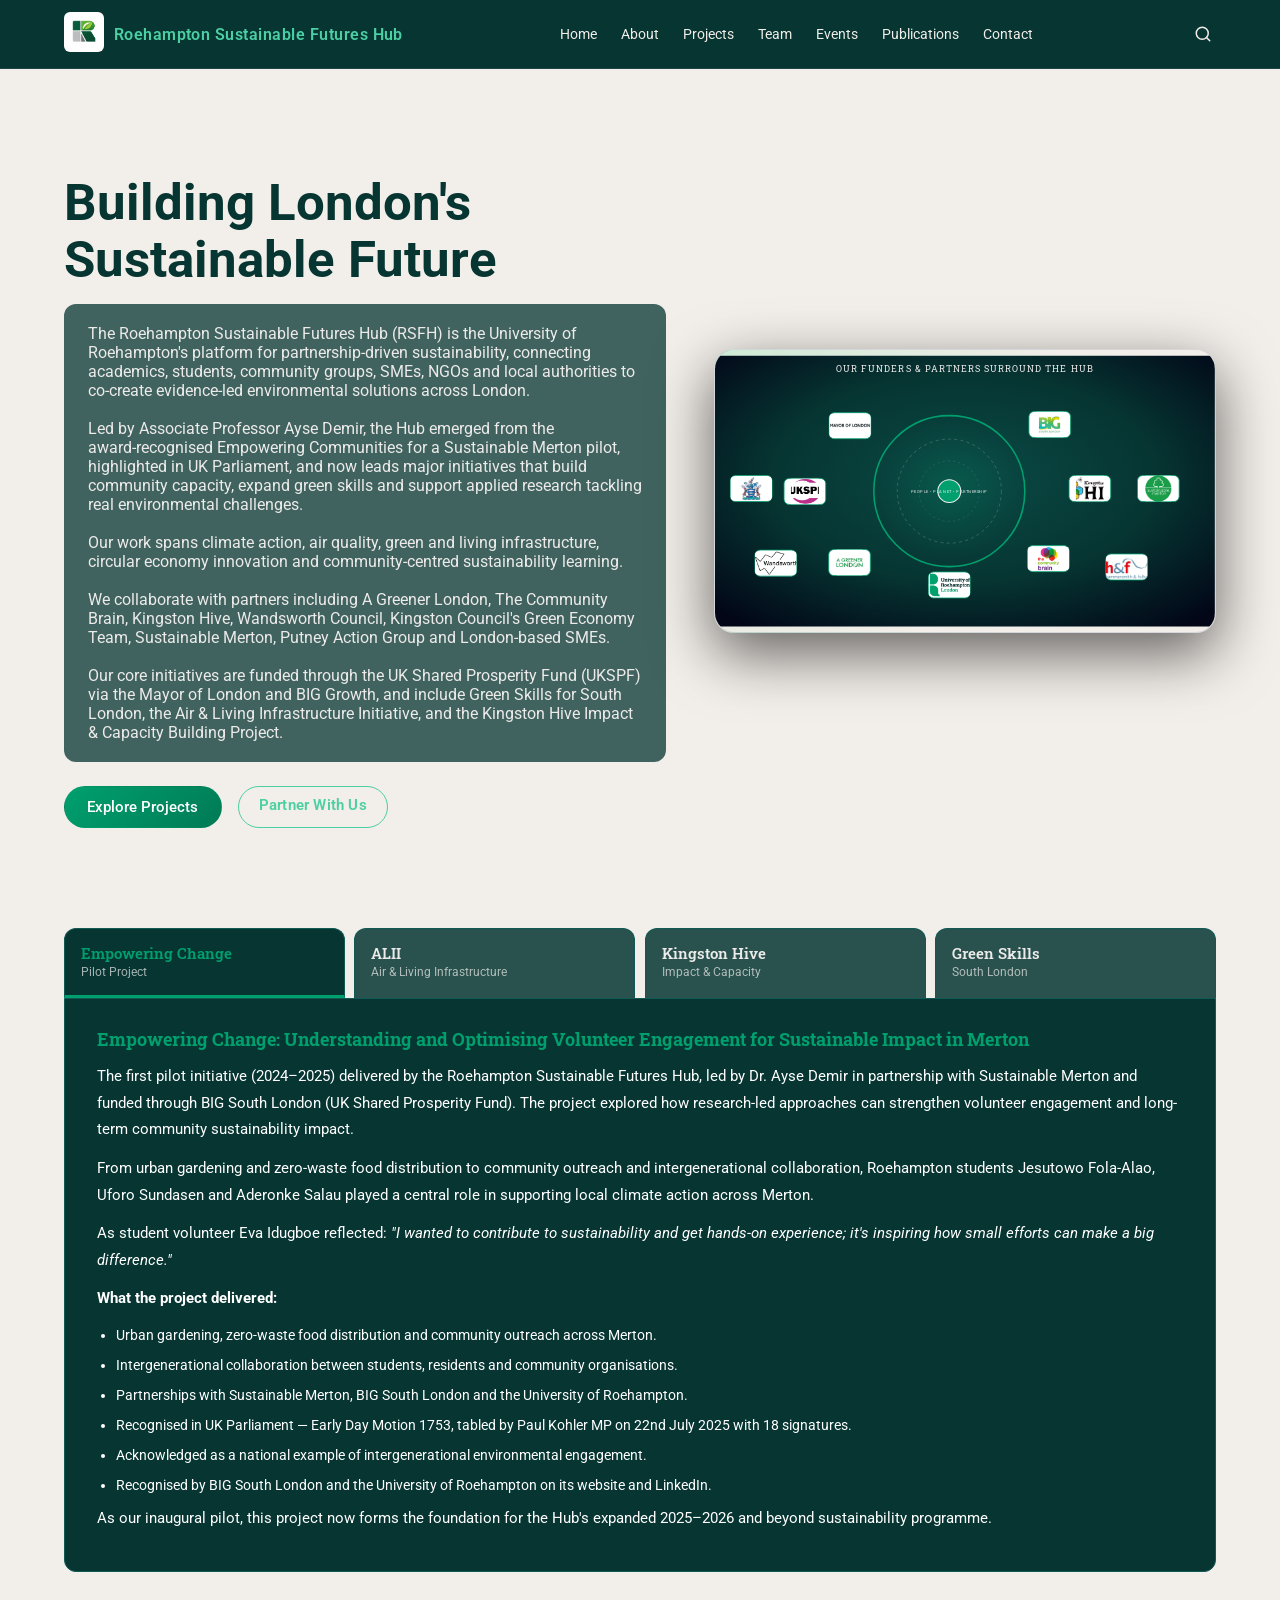
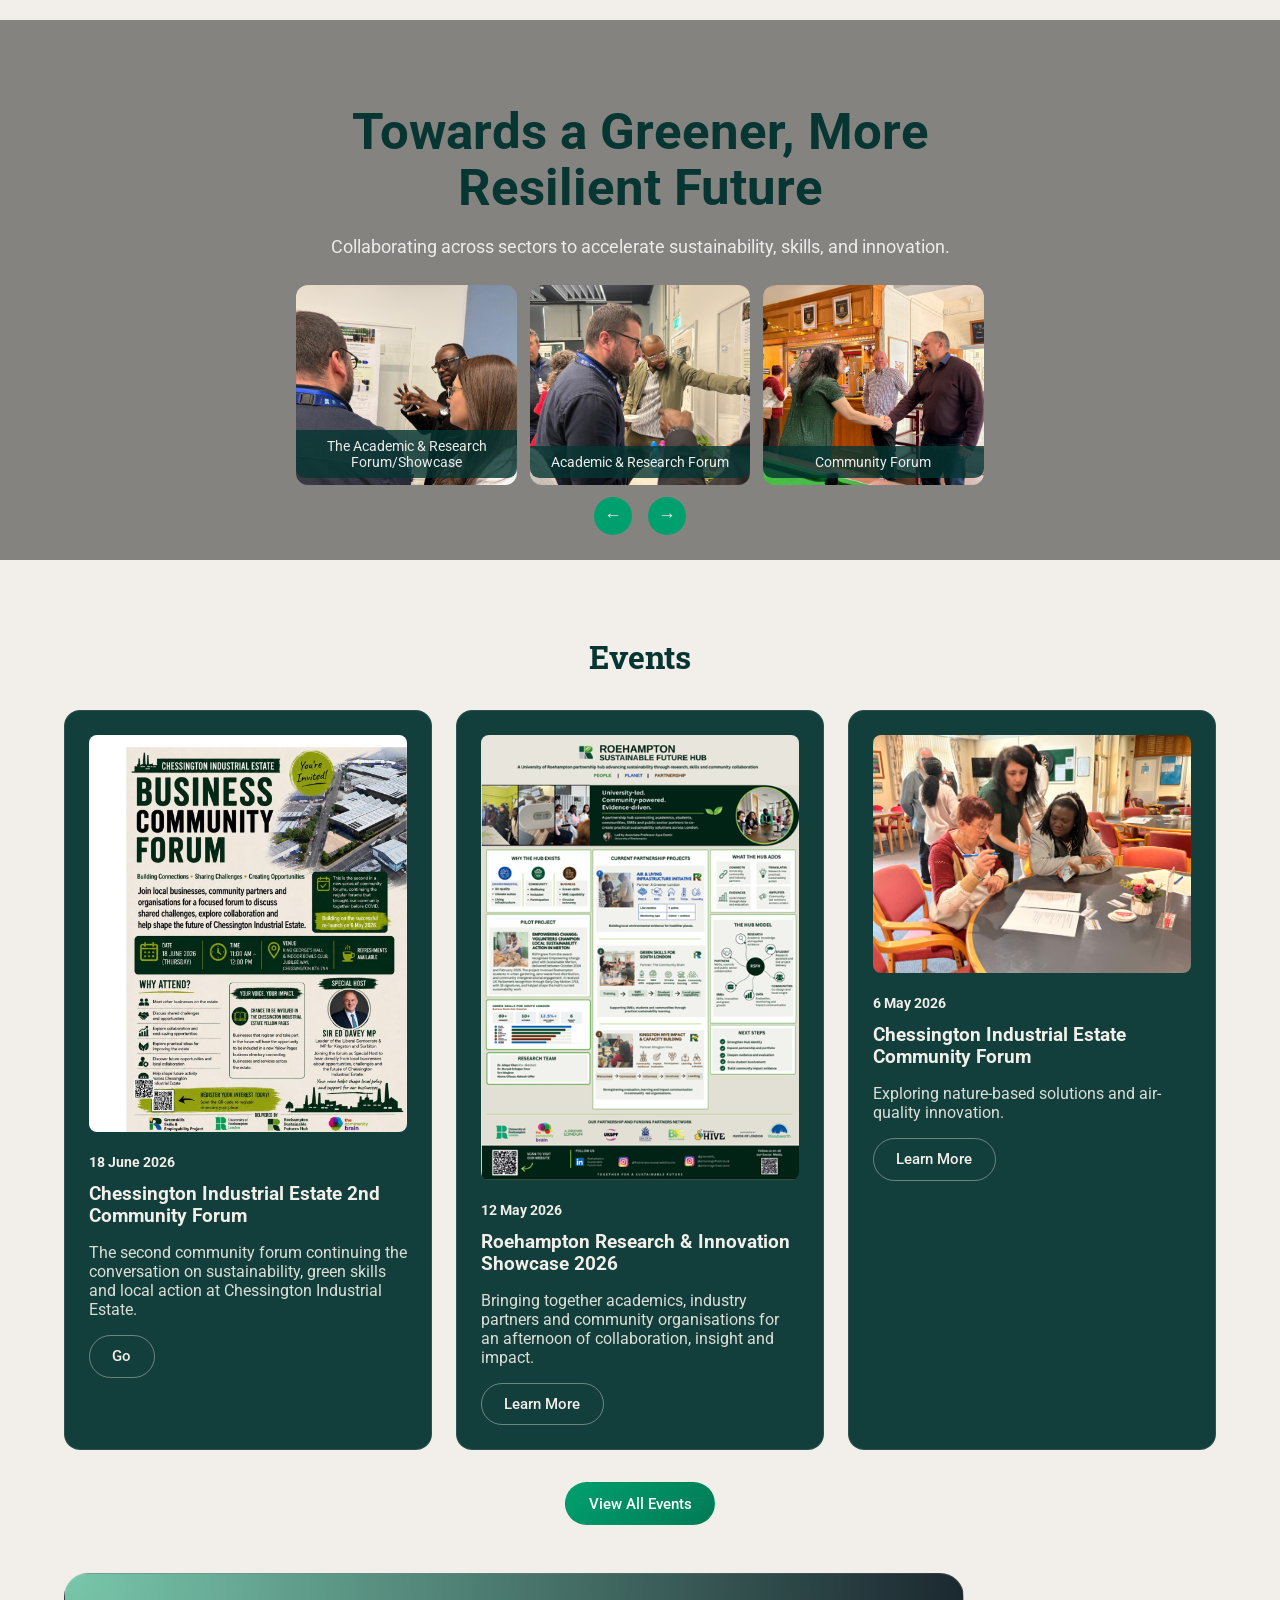
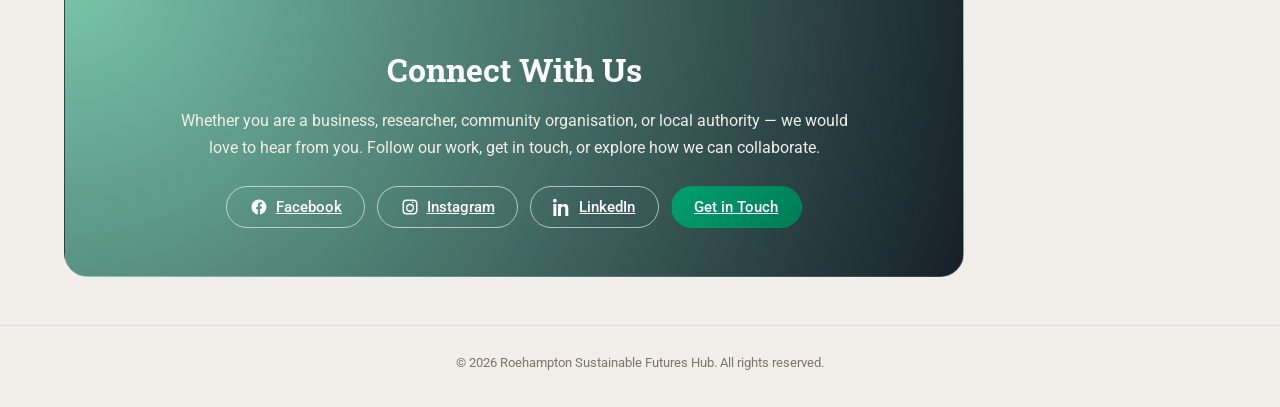
==== commit cd58709e: "Update index.html" ====
--- a/index.html
+++ b/index.html
@@ -330,7 +330,7 @@
           <p>The project contributes to UKSPF priorities including non-financial SME support (OP11), knowledge transfer (OC10), improved organisational productivity (OC12) and adoption of improved internal processes (OC13). By connecting academic expertise, community trust and business relevance, Green Skills for South London is helping to build a greener, more resilient local economy — one business and one community at a time.</p>
         </div>
 
-                <!-- GREEN SKILLS TAB -->
+        <!-- GREEN SKILLS TAB -->
         <div class="home-tab-panel" id="tab-greenskills">
           <h3>Green Skills &amp; Employability Project</h3>
           <p>Green Skills for South London is a knowledge exchange and community and business development initiative at the University of Roehampton. Funded by the Mayor of London through the UK Shared Prosperity Fund (UKSPF), the project is led by Professor Ayse Demir in partnership with Community Brain. It builds practical green skills within South London SMEs, university students and communities through hands-on training, applied learning, and a train-the-trainer model.</p>
